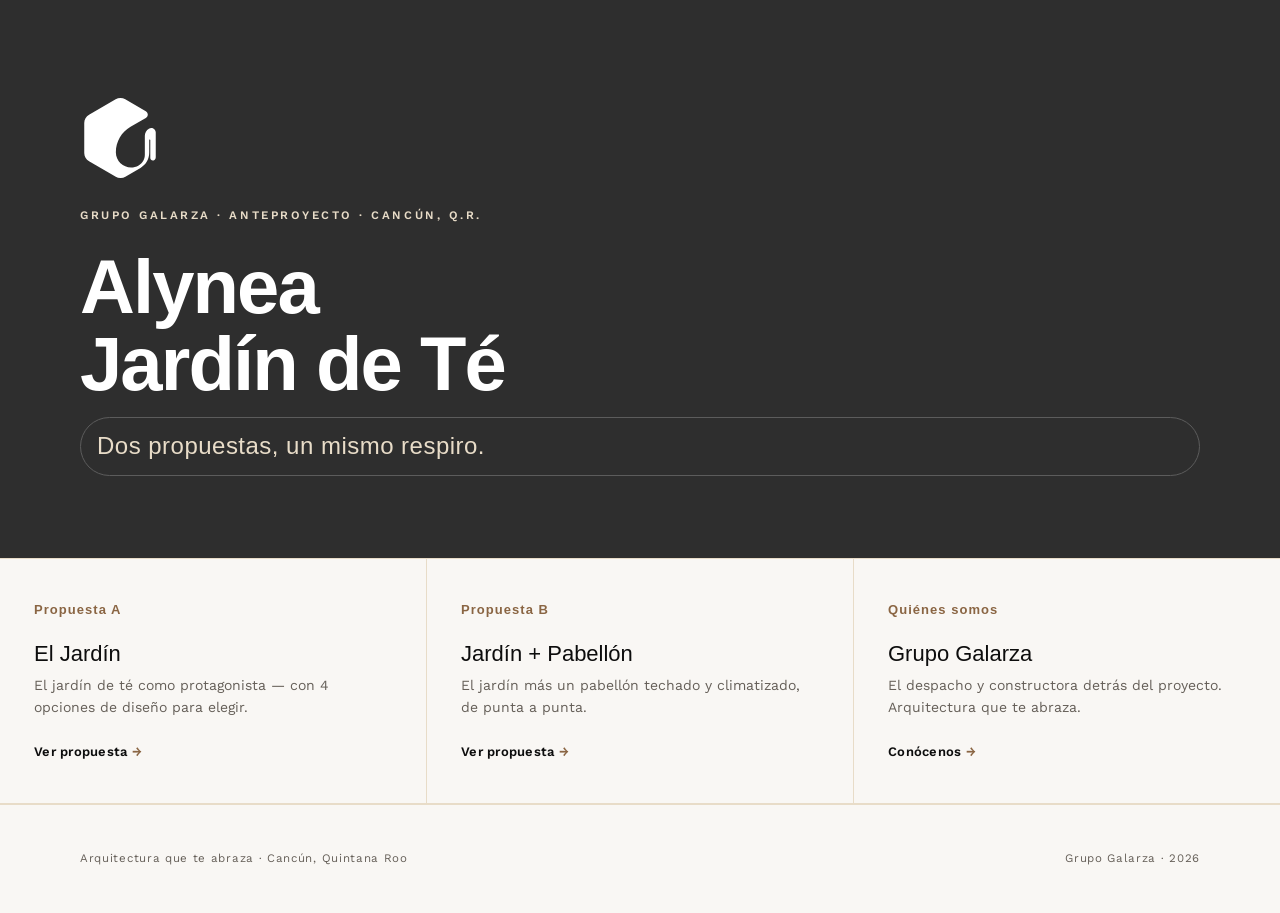
==== index.html @ d34dcee9 "Alynea - Jardin de Te: anteproyecto (Propuestas A y B)" ====
<!DOCTYPE html>
<html lang="es">
<head>
<meta charset="UTF-8">
<meta name="viewport" content="width=device-width, initial-scale=1.0">
<title>Alynea · Jardín de Té — Grupo Galarza</title>
<link rel="preconnect" href="https://fonts.googleapis.com"><link rel="preconnect" href="https://api.fontshare.com">
<link href="https://api.fontshare.com/v2/css?f[]=satoshi@300,400,500,700,900&display=swap" rel="stylesheet">
<link href="https://fonts.googleapis.com/css2?family=Work+Sans:wght@300;400;500;600;700&display=swap" rel="stylesheet">
<link rel="stylesheet" href="assets/brand/galarza.css">
<style>
  .hero{ min-height:62vh; display:flex; flex-direction:column; justify-content:center; padding:64px var(--pad) 48px; }
  .hero .iso{ width:80px; height:80px; margin-bottom:28px; }
  .hero .kick{ color:var(--arena); }
  .hero .tag{ font-family:var(--font-head); font-weight:500; font-size:clamp(18px,2.2vw,24px); color:var(--arena); margin-top:14px; }
  .cards{ display:grid; grid-template-columns:repeat(3,1fr); gap:1px; background:var(--line); border-top:1px solid var(--line); border-bottom:1px solid var(--line); }
  a.card{ background:var(--bg); padding:40px 34px; text-decoration:none; color:inherit; display:flex; flex-direction:column; min-height:230px; transition:background .25s ease; }
  a.card:hover{ background:#F3EEE6; }
  a.card .n{ font-family:var(--font-head); font-weight:700; font-size:13px; color:var(--ocre-text); letter-spacing:0.08em; margin-bottom:20px; }
  a.card h3{ margin:0 0 8px; }
  a.card p{ font-size:14px; color:var(--fg-muted); margin:0; line-height:1.55; }
  a.card .go{ margin-top:auto; font-family:var(--font-body); font-weight:600; font-size:13px; color:var(--fg-strong); letter-spacing:0.02em; padding-top:22px; }
  a.card .go::after{ content:" →"; color:var(--ocre-text); }
  @media (max-width:820px){ .cards{ grid-template-columns:1fr; } }
</style>
</head>
<body>

<header class="hero scheme-b">
  <svg class="iso" viewBox="0 0 223.18 249.69" style="color:#fff" aria-hidden="true"><path fill="currentColor" d="M98.65,169.26h0c0,36.53,39.54,59.35,71.16,41.09h0c11.94-6.89,19.3-19.63,19.3-33.42v-59.24c0-9.08,4.84-17.46,12.69-21.99h0c9.5-5.49,21.37,1.37,21.37,12.34v76.74c0,3.82-2.04,7.35-5.35,9.27h0c-5.19,2.99-11.68-.75-11.68-6.75v-56.13c0-1.13-1.21-1.83-2.19-1.26h0c-.73,.42-1.17,1.2-1.17,2.04v39.29c0,19.49-10.4,37.51-27.29,47.26l-47.08,27.18c-9.29,5.36-20.72,5.36-30.01,0L15,197.51c-9.29-5.36-15-15.26-15-25.99V77.93c0-10.72,5.72-20.63,15-25.99L98.01,4.02c9.29-5.36,20.72-5.36,30.01,0l64.16,37.04c8.18,4.73,8.18,16.54,0,21.26l-47.68,27.53c-28.36,16.38-45.84,46.64-45.84,79.4h0Z"/></svg>
  <p class="kicker kick">Grupo Galarza · Anteproyecto · Cancún, Q.R.</p>
  <h1 class="display" style="color:#fff;font-size:clamp(40px,6vw,76px);">Alynea<br>Jardín de Té</h1>
  <p class="tag">Dos propuestas, un mismo respiro.</p>
</header>

<nav class="cards" aria-label="Documentos">
  <a class="card" href="02-Propuesta-A.html">
    <div class="n">Propuesta A</div>
    <h3>El Jardín</h3>
    <p>El jardín de té como protagonista — con 4 opciones de diseño para elegir.</p>
    <span class="go">Ver propuesta</span>
  </a>
  <a class="card" href="03-Propuesta-B.html">
    <div class="n">Propuesta B</div>
    <h3>Jardín + Pabellón</h3>
    <p>El jardín más un pabellón techado y climatizado, de punta a punta.</p>
    <span class="go">Ver propuesta</span>
  </a>
  <a class="card" href="01-Grupo-Galarza.html">
    <div class="n">Quiénes somos</div>
    <h3>Grupo Galarza</h3>
    <p>El despacho y constructora detrás del proyecto. Arquitectura que te abraza.</p>
    <span class="go">Conócenos</span>
  </a>
</nav>

<footer class="foot" style="justify-content:space-between;">
  <span class="t">Arquitectura que te abraza · Cancún, Quintana Roo</span>
  <span class="t">Grupo Galarza · 2026</span>
</footer>

</body>
</html>
---- assets/brand/galarza.css ----
/* ===================================================================
   GRUPO GALARZA — Sistema de entregables
   Basado en el design system oficial (v2.0). Satoshi + Work Sans.
   Esquema A (claro) por defecto · Esquema B (oscuro) con .scheme-b
   =================================================================== */

/* ── FUENTES ─────────────────────────────────────────────────────── */
/* ── TOKENS ──────────────────────────────────────────────────────── */
:root{
  --blanco:#F9F7F4;
  --gris:#2E2E2E;
  --negro:#0D0D0D;
  --arena:#E8DCC8;
  --ocre:#A67C52;          /* acento para bordes/líneas y texto grande */
  --ocre-text:#8a6543;     /* ocre accesible para texto pequeño (≈4.7:1 sobre claro) */
  --ocre-hover:#8a6543;

  --fg:var(--gris);
  --fg-strong:var(--negro);
  --fg-muted:#655f58;      /* ≈5:1 sobre Blanco Roto (WCAG AA) */
  --bg:var(--blanco);
  --line:var(--arena);
  --line-strong:#d8ccb6;

  --font-head:'Satoshi',sans-serif;
  --font-body:'Work Sans',sans-serif;

  --maxw:1080px;
  --pad:80px;
}

*,*::before,*::after{box-sizing:border-box;}
html{ -webkit-text-size-adjust:100%; }
body{
  margin:0; background:var(--bg); color:var(--fg);
  font-family:var(--font-body); font-weight:400; line-height:1.7;
  -webkit-font-smoothing:antialiased; text-rendering:optimizeLegibility;
  overflow-x:hidden;
}
img{ display:block; max-width:100%; }

/* ── ESQUEMA OSCURO ──────────────────────────────────────────────── */
.scheme-b{
  --fg:var(--blanco);
  --fg-strong:#fff;
  --fg-muted:#b4aea5;      /* ≈6:1 sobre Gris Antracita */
  --ocre-text:#d9a878;     /* ocre claro accesible sobre fondo oscuro */
  --bg:var(--gris);
  --line:#4a4a4a;
  --line-strong:#5c5c5c;
  background:var(--gris); color:var(--blanco);
}
.scheme-b.deep{ --bg:var(--negro); background:var(--negro); }

/* ── TIPOGRAFÍA ──────────────────────────────────────────────────── */
.kicker{
  font-family:var(--font-body); font-weight:600; font-size:11.5px;
  letter-spacing:0.22em; text-transform:uppercase; color:var(--ocre-text);
  margin:0 0 22px;
}
.kicker.muted{ color:var(--fg-muted); }
.display{
  font-family:var(--font-head); font-weight:700;
  font-size:clamp(44px,6.5vw,84px); line-height:1.02; letter-spacing:-0.025em;
  color:var(--fg-strong); margin:0;
}
h1,.h1{ font-family:var(--font-head); font-weight:700; font-size:clamp(34px,4.6vw,54px); line-height:1.06; letter-spacing:-0.02em; color:var(--fg-strong); margin:0 0 24px; }
h2,.h2{ font-family:var(--font-head); font-weight:500; font-size:clamp(26px,3.4vw,38px); line-height:1.14; letter-spacing:-0.015em; color:var(--fg-strong); margin:0 0 20px; }
h3,.h3{ font-family:var(--font-head); font-weight:500; font-size:22px; line-height:1.2; color:var(--fg-strong); margin:0 0 12px; }
h4,.h4{ font-family:var(--font-head); font-weight:600; font-size:16px; line-height:1.3; color:var(--fg-strong); margin:0 0 8px; }
p{ margin:0 0 18px; font-size:16.5px; color:var(--fg); }
p:last-child{ margin-bottom:0; }
.lede{ font-family:var(--font-head); font-weight:400; font-size:clamp(20px,2.4vw,27px); line-height:1.45; letter-spacing:-0.01em; color:var(--fg-strong); }
.small{ font-size:14px; line-height:1.6; }
.muted{ color:var(--fg-muted); }
.caption{ font-family:var(--font-body); font-size:12px; letter-spacing:0.02em; color:var(--fg-muted); line-height:1.5; }
strong{ font-weight:600; color:var(--fg-strong); }
.ocre{ color:var(--ocre-text); }

/* ── LAYOUT ──────────────────────────────────────────────────────── */
.wrap{ max-width:var(--maxw); margin:0 auto; padding-left:var(--pad); padding-right:var(--pad); }
section{ position:relative; }
.section{ padding:96px 0; }
.section.tight{ padding:64px 0; }

/* ── BARRA DE MARCA (encabezado de cada página) ──────────────────── */
.brandbar{
  display:flex; align-items:center; justify-content:space-between;
  padding:22px var(--pad); border-bottom:1px solid var(--line);
  position:relative; z-index:3;
}
.brandbar .left{ display:flex; align-items:center; gap:14px; }
.brandbar .iso{ width:30px; height:30px; }
.brandbar .name{ font-family:var(--font-head); font-weight:700; font-size:14px; letter-spacing:0.14em; text-transform:uppercase; color:var(--fg-strong); }
.brandbar .doc{ font-family:var(--font-body); font-weight:500; font-size:11px; letter-spacing:0.16em; text-transform:uppercase; color:var(--fg-muted); }

/* ── RULES / DIVIDERS ────────────────────────────────────────────── */
.rule{ border:none; border-top:1px solid var(--line); margin:0; }
.rule-strong{ border:none; border-top:1px solid var(--line-strong); margin:0; }
.tick{ width:44px; height:2px; background:var(--ocre); border:none; margin:0 0 26px; }

/* ── COVER ───────────────────────────────────────────────────────── */
.cover{ min-height:100vh; display:flex; flex-direction:column; position:relative; overflow:hidden; }
.cover .cover-body{ flex:1; display:flex; flex-direction:column; justify-content:center; padding:0 var(--pad); position:relative; z-index:2; }
.cover .cover-foot{ padding:28px var(--pad); border-top:1px solid var(--line); display:flex; justify-content:space-between; align-items:flex-end; gap:24px; position:relative; z-index:2; }
.cover-media{ position:absolute; inset:0; z-index:0; }
.cover-media img{ width:100%; height:100%; object-fit:cover; }
.cover-media::after{ content:""; position:absolute; inset:0; background:linear-gradient(180deg, rgba(13,13,13,0.62) 0%, rgba(13,13,13,0.34) 40%, rgba(13,13,13,0.72) 100%); }
.wordmark{ width:min(360px,60%); height:auto; margin-bottom:38px; }
.wordmark.sm{ width:210px; }

/* ── GRIDS ───────────────────────────────────────────────────────── */
.grid{ display:grid; gap:56px; }
.grid-2{ grid-template-columns:1fr 1fr; }
.grid-5-7{ grid-template-columns:5fr 7fr; }
.grid-7-5{ grid-template-columns:7fr 5fr; }
.grid-3{ grid-template-columns:repeat(3,1fr); gap:1px; background:var(--line); border:1px solid var(--line); }
.grid-3 > *{ background:var(--bg); }

/* ── SERVICIOS / ECOSISTEMA ──────────────────────────────────────── */
.service{ padding:34px 30px; }
.service .idx{ font-family:var(--font-head); font-weight:500; font-size:13px; color:var(--ocre-text); letter-spacing:0.08em; margin-bottom:18px; }
.service h4{ margin-bottom:8px; }
.service p{ font-size:14px; color:var(--fg-muted); margin:0; line-height:1.6; }

/* ── VALORES / LISTA ─────────────────────────────────────────────── */
.vlist{ list-style:none; margin:0; padding:0; }
.vlist li{ display:grid; grid-template-columns:150px 1fr; gap:28px; padding:22px 0; border-top:1px solid var(--line); align-items:baseline; }
.vlist li:last-child{ border-bottom:1px solid var(--line); }
.vlist .term{ font-family:var(--font-head); font-weight:500; font-size:18px; color:var(--fg-strong); }
.vlist .def{ font-size:15px; color:var(--fg-muted); line-height:1.6; }

/* ── STAT / DATO ─────────────────────────────────────────────────── */
.stats{ display:flex; flex-wrap:wrap; gap:56px; }
.stat .n{ font-family:var(--font-head); font-weight:700; font-size:clamp(34px,4.4vw,52px); line-height:1; letter-spacing:-0.02em; color:var(--fg-strong); }
.stat .n .u{ font-size:0.45em; font-weight:500; color:var(--ocre-text); margin-left:4px; letter-spacing:0; }
.stat .l{ font-family:var(--font-body); font-weight:500; font-size:11.5px; letter-spacing:0.14em; text-transform:uppercase; color:var(--fg-muted); margin-top:12px; }

/* ── FIGURE ──────────────────────────────────────────────────────── */
.figure{ margin:0; break-inside:avoid; }
.figure img{ width:100%; border-radius:4px; }
.grid-2 .figure img{ aspect-ratio:3/2; object-fit:cover; }   /* alinea las figuras del sitio */

/* ── MUNDO ALYNEA (grid de imágenes de marca) ────────────────────── */
.moodgrid{ display:grid; grid-template-columns:repeat(4,1fr); gap:16px; }
.moodgrid .figure img{ width:100%; aspect-ratio:4/5; object-fit:cover; border-radius:4px; }
@media (max-width:900px){ .moodgrid{ grid-template-columns:1fr 1fr; } }
.figure figcaption{ margin-top:14px; display:flex; gap:10px; align-items:baseline; }
.figure figcaption .fnum{ font-family:var(--font-head); font-weight:600; font-size:11px; color:var(--ocre-text); letter-spacing:0.1em; }
.figure.bleed img{ border-radius:0; }

/* ── CALLOUT ─────────────────────────────────────────────────────── */
.callout{ border-left:2px solid var(--ocre); padding:6px 0 6px 26px; }
.callout p{ font-family:var(--font-head); font-weight:400; font-size:19px; line-height:1.5; color:var(--fg-strong); letter-spacing:-0.01em; }

/* ── TAG / PILL ──────────────────────────────────────────────────── */
.tags{ display:flex; flex-wrap:wrap; gap:10px; }
.tag{ font-family:var(--font-body); font-weight:500; font-size:12.5px; letter-spacing:0.02em; color:var(--fg); border:1px solid var(--line-strong); border-radius:999px; padding:8px 16px; }
.scheme-b .tag{ border-color:var(--line-strong); }

/* ── LISTA DE ALCANCE ────────────────────────────────────────────── */
.checklist{ list-style:none; margin:0; padding:0; }
.checklist li{ position:relative; padding:14px 0 14px 30px; border-top:1px solid var(--line); font-size:15.5px; color:var(--fg); }
.checklist li:last-child{ border-bottom:1px solid var(--line); }
.checklist li::before{ content:""; position:absolute; left:0; top:22px; width:9px; height:9px; border:1.5px solid var(--ocre); border-radius:50%; }

/* ── STEPS / PROCESO ─────────────────────────────────────────────── */
.steps{ counter-reset:step; display:grid; gap:1px; background:var(--line); border:1px solid var(--line); }
.steps .step{ background:var(--bg); padding:30px; }
.steps .step .k{ font-family:var(--font-head); font-weight:700; font-size:13px; color:var(--ocre-text); letter-spacing:0.1em; margin-bottom:16px; }
.steps .step h4{ margin-bottom:8px; }
.steps .step p{ font-size:13.5px; color:var(--fg-muted); margin:0; line-height:1.55; }

/* ── CONTACTO (estilo tarjeta) ───────────────────────────────────── */
.contact-grid{ display:grid; grid-template-columns:1fr 1fr; gap:8px 48px; max-width:560px; }
.contact-row{ display:grid; grid-template-columns:26px 1fr; gap:10px; padding:9px 0; border-top:1px solid var(--line); align-items:baseline; }
.contact-row .lab{ font-family:var(--font-body); font-weight:600; font-size:12px; color:var(--ocre-text); }
.contact-row .val{ font-size:14px; color:var(--fg); }

/* ── FOOTER ──────────────────────────────────────────────────────── */
.foot{ padding:44px var(--pad); display:flex; justify-content:space-between; align-items:center; gap:20px; border-top:1px solid var(--line); }
.foot .iso{ width:26px; height:26px; }
.foot .t{ font-size:11.5px; letter-spacing:0.06em; color:var(--fg-muted); }

/* ── UTILS ───────────────────────────────────────────────────────── */
.mono-num{ font-variant-numeric:tabular-nums; }
.center{ text-align:center; }
.mt-0{ margin-top:0; } .mb-0{ margin-bottom:0; }
.maxw-60{ max-width:60ch; } .maxw-52{ max-width:52ch; }

/* ── RESPONSIVE ──────────────────────────────────────────────────── */
@media (max-width:900px){
  :root{ --pad:34px; }
  .grid-2,.grid-5-7,.grid-7-5,.grid-3,.contact-grid{ grid-template-columns:1fr; }
  .grid{ gap:36px; }
  .grid-3,.steps{ border-left:none; border-right:none; }
  .vlist li{ grid-template-columns:1fr; gap:6px; }
}

/* ── ANIMACIONES: SCROLL REVEAL ──────────────────────────────────── */
.reveal{ opacity:0; transform:translateY(22px); transition:opacity .8s cubic-bezier(.22,.61,.36,1), transform .8s cubic-bezier(.22,.61,.36,1); }
.reveal.in{ opacity:1; transform:none; }
.reveal.d1{ transition-delay:.08s; } .reveal.d2{ transition-delay:.16s; } .reveal.d3{ transition-delay:.24s; } .reveal.d4{ transition-delay:.32s; } .reveal.d5{ transition-delay:.40s; }
.reveal-line{ transform-origin:left center; transform:scaleX(0); transition:transform .9s cubic-bezier(.22,.61,.36,1); }
.reveal-line.in{ transform:scaleX(1); }

/* Cover: fade-up del contenido + lento zoom de la imagen (Ken Burns) */
.cover-media img{ animation:kenburns 18s ease-out both; }
@keyframes kenburns{ from{ transform:scale(1.08); } to{ transform:scale(1.0); } }
.cover .cover-body > *{ opacity:0; transform:translateY(16px); animation:coverup .9s cubic-bezier(.22,.61,.36,1) forwards; }
.cover .cover-body > *:nth-child(1){ animation-delay:.15s; }
.cover .cover-body > *:nth-child(2){ animation-delay:.28s; }
.cover .cover-body > *:nth-child(3){ animation-delay:.40s; }
.cover .cover-body > *:nth-child(4){ animation-delay:.52s; }
@keyframes coverup{ to{ opacity:1; transform:none; } }

/* ── GALERÍA DE OPCIONES (interactiva) ───────────────────────────── */
.optgallery{ }
.opt-tabs{ display:flex; flex-wrap:wrap; gap:6px; margin-bottom:22px; border-bottom:1px solid var(--line); }
.opt-tab{
  appearance:none; background:none; border:none; cursor:pointer;
  font-family:var(--font-head); font-weight:500; font-size:14px; color:var(--fg-muted);
  padding:12px 18px 14px; position:relative; letter-spacing:-0.01em; transition:color .3s ease;
  border-bottom:2px solid transparent; margin-bottom:-1px;
}
.opt-tab .on{ font-family:var(--font-body); font-weight:600; font-size:10.5px; letter-spacing:0.12em; text-transform:uppercase; color:var(--ocre-text); display:block; margin-bottom:3px; }
.opt-tab:hover{ color:var(--fg); }
.opt-tab.is-active{ color:var(--fg-strong); border-bottom-color:var(--ocre-text); }
.opt-stage{ position:relative; }
/* Sin JS: se muestran las 3 opciones apiladas (nada queda oculto). Con JS (.has-js): galería por tabs. */
.opt-panel{ display:block; margin:0 0 22px; }
.opt-tabs{ display:none; }
.has-js .opt-tabs{ display:flex; }
.has-js .opt-panel{ display:none; margin:0; }
.has-js .opt-panel.is-active{ display:block; animation:panelin .55s cubic-bezier(.22,.61,.36,1) both; }
@keyframes panelin{ from{ opacity:0; transform:translateY(10px) scale(.995); } to{ opacity:1; transform:none; } }
.opt-panel img{ width:100%; aspect-ratio:3/2; object-fit:cover; border-radius:4px; }  /* ratio uniforme: sin saltos al cambiar de opción */
.opt-desc{ display:grid; grid-template-columns:auto 1fr; gap:18px; align-items:baseline; margin-top:18px; }
.opt-desc .ot{ font-family:var(--font-head); font-weight:500; font-size:18px; color:var(--fg-strong); white-space:nowrap; }
.opt-desc .od{ font-size:14.5px; color:var(--fg-muted); line-height:1.6; }
.opt-hint{ margin-top:14px; font-size:12px; color:var(--fg-muted); letter-spacing:0.02em; }
.opt-hint b{ color:var(--ocre-text); font-weight:600; }

@media (prefers-reduced-motion: reduce){
  .reveal,.reveal-line{ transition:none; opacity:1; transform:none; }
  .cover-media img{ animation:none; }
  .cover .cover-body > *{ animation:none; opacity:1; transform:none; }
  .opt-panel.is-active{ animation:none; }
}

/* ── PRINT ───────────────────────────────────────────────────────── */
@media print{
  .reveal,.reveal-line{ opacity:1 !important; transform:none !important; }
  .cover-media img{ animation:none !important; }
  .cover .cover-body > *{ animation:none !important; opacity:1 !important; transform:none !important; }
  .opt-tabs{ display:none !important; }
  .opt-panel{ display:block !important; margin-bottom:20px; animation:none !important; }
  .opt-panel .opt-desc{ break-inside:avoid; }
  @page{ size:A4; margin:0; }
  body{ -webkit-print-color-adjust:exact; print-color-adjust:exact; }
  .cover{ min-height:100vh; page-break-after:always; }
  .page-break{ page-break-before:always; }
  .no-print{ display:none !important; }
}
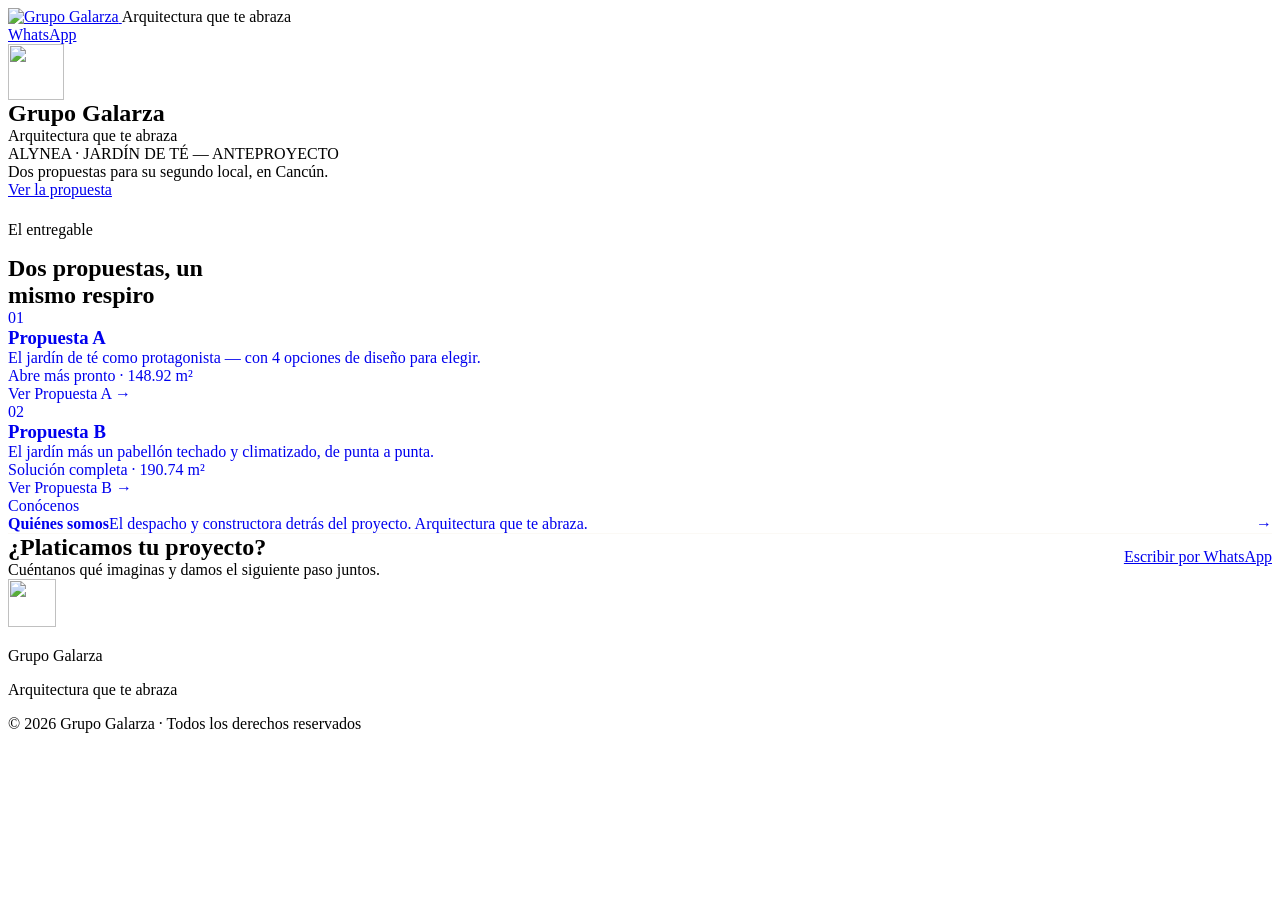
==== commit 7ed0e155: "Migrar a la plantilla Astro del motor de entregables Grupo Galarza Reemplaza el sitio estatico hecho" ====
--- a/index.html
+++ b/index.html
@@ -1,63 +1,16 @@
-<!DOCTYPE html>
-<html lang="es">
-<head>
-<meta charset="UTF-8">
-<meta name="viewport" content="width=device-width, initial-scale=1.0">
-<title>Alynea · Jardín de Té — Grupo Galarza</title>
-<link rel="preconnect" href="https://fonts.googleapis.com"><link rel="preconnect" href="https://api.fontshare.com">
-<link href="https://api.fontshare.com/v2/css?f[]=satoshi@300,400,500,700,900&display=swap" rel="stylesheet">
-<link href="https://fonts.googleapis.com/css2?family=Work+Sans:wght@300;400;500;600;700&display=swap" rel="stylesheet">
-<link rel="stylesheet" href="assets/brand/galarza.css">
-<style>
-  .hero{ min-height:62vh; display:flex; flex-direction:column; justify-content:center; padding:64px var(--pad) 48px; }
-  .hero .iso{ width:80px; height:80px; margin-bottom:28px; }
-  .hero .kick{ color:var(--arena); }
-  .hero .tag{ font-family:var(--font-head); font-weight:500; font-size:clamp(18px,2.2vw,24px); color:var(--arena); margin-top:14px; }
-  .cards{ display:grid; grid-template-columns:repeat(3,1fr); gap:1px; background:var(--line); border-top:1px solid var(--line); border-bottom:1px solid var(--line); }
-  a.card{ background:var(--bg); padding:40px 34px; text-decoration:none; color:inherit; display:flex; flex-direction:column; min-height:230px; transition:background .25s ease; }
-  a.card:hover{ background:#F3EEE6; }
-  a.card .n{ font-family:var(--font-head); font-weight:700; font-size:13px; color:var(--ocre-text); letter-spacing:0.08em; margin-bottom:20px; }
-  a.card h3{ margin:0 0 8px; }
-  a.card p{ font-size:14px; color:var(--fg-muted); margin:0; line-height:1.55; }
-  a.card .go{ margin-top:auto; font-family:var(--font-body); font-weight:600; font-size:13px; color:var(--fg-strong); letter-spacing:0.02em; padding-top:22px; }
-  a.card .go::after{ content:" →"; color:var(--ocre-text); }
-  @media (max-width:820px){ .cards{ grid-template-columns:1fr; } }
-</style>
-</head>
-<body>
-
-<header class="hero scheme-b">
-  <svg class="iso" viewBox="0 0 223.18 249.69" style="color:#fff" aria-hidden="true"><path fill="currentColor" d="M98.65,169.26h0c0,36.53,39.54,59.35,71.16,41.09h0c11.94-6.89,19.3-19.63,19.3-33.42v-59.24c0-9.08,4.84-17.46,12.69-21.99h0c9.5-5.49,21.37,1.37,21.37,12.34v76.74c0,3.82-2.04,7.35-5.35,9.27h0c-5.19,2.99-11.68-.75-11.68-6.75v-56.13c0-1.13-1.21-1.83-2.19-1.26h0c-.73,.42-1.17,1.2-1.17,2.04v39.29c0,19.49-10.4,37.51-27.29,47.26l-47.08,27.18c-9.29,5.36-20.72,5.36-30.01,0L15,197.51c-9.29-5.36-15-15.26-15-25.99V77.93c0-10.72,5.72-20.63,15-25.99L98.01,4.02c9.29-5.36,20.72-5.36,30.01,0l64.16,37.04c8.18,4.73,8.18,16.54,0,21.26l-47.68,27.53c-28.36,16.38-45.84,46.64-45.84,79.4h0Z"/></svg>
-  <p class="kicker kick">Grupo Galarza · Anteproyecto · Cancún, Q.R.</p>
-  <h1 class="display" style="color:#fff;font-size:clamp(40px,6vw,76px);">Alynea<br>Jardín de Té</h1>
-  <p class="tag">Dos propuestas, un mismo respiro.</p>
-</header>
-
-<nav class="cards" aria-label="Documentos">
-  <a class="card" href="02-Propuesta-A.html">
-    <div class="n">Propuesta A</div>
-    <h3>El Jardín</h3>
-    <p>El jardín de té como protagonista — con 4 opciones de diseño para elegir.</p>
-    <span class="go">Ver propuesta</span>
-  </a>
-  <a class="card" href="03-Propuesta-B.html">
-    <div class="n">Propuesta B</div>
-    <h3>Jardín + Pabellón</h3>
-    <p>El jardín más un pabellón techado y climatizado, de punta a punta.</p>
-    <span class="go">Ver propuesta</span>
-  </a>
-  <a class="card" href="01-Grupo-Galarza.html">
-    <div class="n">Quiénes somos</div>
-    <h3>Grupo Galarza</h3>
-    <p>El despacho y constructora detrás del proyecto. Arquitectura que te abraza.</p>
-    <span class="go">Conócenos</span>
-  </a>
-</nav>
-
-<footer class="foot" style="justify-content:space-between;">
-  <span class="t">Arquitectura que te abraza · Cancún, Quintana Roo</span>
-  <span class="t">Grupo Galarza · 2026</span>
-</footer>
-
-</body>
-</html>
+<!DOCTYPE html><html lang="es" style="--clientePrimario: #C9B8E0;--clienteSecundario: #A9D8BE;--clienteAcento: #E6A87E;"> <head><meta charset="utf-8"><meta name="viewport" content="width=device-width, initial-scale=1"><title>Alynea · Jardín de Té</title><meta name="description" content="Dos propuestas para su segundo local, en Cancún."><!-- Open Graph --><meta property="og:type" content="website"><meta property="og:title" content="Alynea · Jardín de Té"><meta property="og:description" content="Dos propuestas para su segundo local, en Cancún."><meta property="og:url" content="https://grupogalarza.github.io/alynea/"><link rel="icon" type="image/svg+xml" href="/alynea/brand/isotipo-negro.svg"><!-- has-js: se activa apenas corre JS; sin JS el contenido sigue legible. --><script>
+      document.documentElement.classList.add('has-js');
+    </script><!-- Reveal-scroll (anime.js v4, self-hosted). Sin JS o si algo falla, los
+         elementos [data-reveal]/[data-reveal-title] quedan en su estado
+         estático normal (100% visibles) — no hay pre-hide por CSS a propósito,
+         ver docs/APRENDIZAJES.md § Fase 3.
+         GOTCHA: un script tag con atributo src se trata como is:inline
+         (passthrough crudo, sin bundling de Vite) — el import de animejs
+         nunca se resolvería en el build. El import va DENTRO de un tag
+         SIN atributos para que Astro lo procese/bundlee. --><script type="module" src="/alynea/_astro/Base.astro_astro_type_script_index_0_lang.B79JQ8iV.js"></script><!-- Paleta del cliente: variables --cliente-* (NO las tocan los componentes galarza/). --><link rel="stylesheet" href="/alynea/_astro/grupo-galarza.CFqa31GN.css">
+<style>.gg-hero[data-astro-cid-5wiz7kos]{background:radial-gradient(120% 120% at 100% 0%,rgba(166,124,82,.22) 0%,transparent 55%),var(--scheme-b-bg-deep);padding-block:var(--space-32) var(--space-24)}.gg-hero__inner[data-astro-cid-5wiz7kos]{max-width:900px}.gg-hero__iso[data-astro-cid-5wiz7kos]{display:block;margin-bottom:var(--space-8)}.gg-hero__wordmark[data-astro-cid-5wiz7kos]{margin:0;max-width:14ch}.gg-hero__tagline[data-astro-cid-5wiz7kos]{margin:var(--space-3) 0 0;font-family:var(--font-heading);font-weight:500;font-size:var(--text-lg);color:var(--detail)}.gg-hero__breadcrumb[data-astro-cid-5wiz7kos]{margin:var(--space-6) 0 0;font-family:var(--font-body);font-weight:500;font-size:var(--text-md);letter-spacing:var(--tracking-wide);text-transform:uppercase;color:var(--fg-muted)}.gg-hero__sub[data-astro-cid-5wiz7kos]{margin:var(--space-4) 0 0;max-width:46ch;color:var(--fg-muted)}.gg-cta[data-astro-cid-h3vn2gkp]{background:var(--scheme-b-bg-deep);border-top:1px solid rgba(232,220,200,.18)}.gg-cta__inner[data-astro-cid-h3vn2gkp]{display:flex;align-items:center;justify-content:space-between;gap:var(--space-8);flex-wrap:wrap}.gg-cta__titulo[data-astro-cid-h3vn2gkp]{margin:0}.gg-cta__texto[data-astro-cid-h3vn2gkp]{margin:var(--space-3) 0 0;color:var(--fg-muted)}.gg-cta__btn[data-astro-cid-h3vn2gkp]{flex-shrink:0}.hero-cta[data-astro-cid-j7pv25f6]{margin-top:var(--space-8)}.acento-cliente[data-astro-cid-j7pv25f6]{height:6px;background:linear-gradient(90deg,var(--cliente-primario) 0%,var(--cliente-secundario) 50%,var(--cliente-acento) 100%)}.documentos__titulo[data-astro-cid-j7pv25f6]{margin:var(--space-2) 0 var(--space-12);max-width:20ch}.documentos__grid[data-astro-cid-j7pv25f6]{margin-top:var(--space-8)}.doc-card[data-astro-cid-j7pv25f6]{position:relative;display:flex;flex-direction:column;gap:var(--space-3);padding:var(--space-8);background:var(--color-blanco-roto);border:1px solid var(--divider);border-radius:var(--radius-lg);text-decoration:none;transition:border-color .2s ease,box-shadow .2s ease,transform .2s ease}.doc-card[data-astro-cid-j7pv25f6]:hover{border-color:var(--divider-strong);box-shadow:var(--shadow-md);transform:translateY(-2px)}.doc-card__idx[data-astro-cid-j7pv25f6]{margin:0;color:var(--cta-text)}.doc-card__titulo[data-astro-cid-j7pv25f6],.doc-card__desc[data-astro-cid-j7pv25f6],.doc-card__dato[data-astro-cid-j7pv25f6]{margin:0}.doc-card__cta[data-astro-cid-j7pv25f6]{align-self:flex-start;margin-top:var(--space-2);pointer-events:none}.doc-ref[data-astro-cid-j7pv25f6]{display:flex;align-items:baseline;flex-wrap:wrap;gap:var(--space-2) var(--space-4);padding-block:var(--space-6);margin-top:var(--space-10);border-top:1px solid var(--divider);text-decoration:none;transition:color .2s ease}.doc-ref[data-astro-cid-j7pv25f6]:hover{color:var(--cta-text)}.doc-ref__eyebrow[data-astro-cid-j7pv25f6]{margin:0;flex-basis:100%}.doc-ref__titulo[data-astro-cid-j7pv25f6]{margin:0;font-size:var(--text-lg)}.doc-ref__desc[data-astro-cid-j7pv25f6]{margin:0;flex:1 1 260px;color:var(--fg-muted)}.doc-ref__flecha[data-astro-cid-j7pv25f6]{font-family:var(--font-heading);font-size:var(--text-lg);color:var(--cta-text)}
+</style></head> <body style="--clientePrimario: #C9B8E0;--clienteSecundario: #A9D8BE;--clienteAcento: #E6A87E;">  <header class="gg-header no-print" data-astro-cid-jdhq7kue> <div class="container gg-header__inner" data-astro-cid-jdhq7kue> <div class="gg-header__brand-group" data-astro-cid-jdhq7kue> <a href="/alynea/" class="gg-header__brand" aria-label="Grupo Galarza — inicio" data-astro-cid-jdhq7kue> <img src="/alynea/brand/logo-negro.svg" alt="Grupo Galarza" class="gg-header__logo" width="150" height="28" data-astro-cid-jdhq7kue> </a> <span class="label gg-header__tagline" data-astro-cid-jdhq7kue>Arquitectura que te abraza</span> </div> <style>astro-island,astro-slot,astro-static-slot{display:contents}</style><script>(()=>{var a=(s,i,o)=>{let r=async()=>{await(await s())()},t=typeof i.value=="object"?i.value:void 0,c={rootMargin:t==null?void 0:t.rootMargin},n=new IntersectionObserver(e=>{for(let l of e)if(l.isIntersecting){n.disconnect(),r();break}},c);for(let e of o.children)n.observe(e)};(self.Astro||(self.Astro={})).visible=a;window.dispatchEvent(new Event("astro:visible"));})();</script><script>(()=>{var A=Object.defineProperty;var g=(i,o,a)=>o in i?A(i,o,{enumerable:!0,configurable:!0,writable:!0,value:a}):i[o]=a;var d=(i,o,a)=>g(i,typeof o!="symbol"?o+"":o,a);{let i={0:t=>m(t),1:t=>a(t),2:t=>new RegExp(t),3:t=>new Date(t),4:t=>new Map(a(t)),5:t=>new Set(a(t)),6:t=>BigInt(t),7:t=>new URL(t),8:t=>new Uint8Array(t),9:t=>new Uint16Array(t),10:t=>new Uint32Array(t),11:t=>1/0*t},o=t=>{let[l,e]=t;return l in i?i[l](e):void 0},a=t=>t.map(o),m=t=>typeof t!="object"||t===null?t:Object.fromEntries(Object.entries(t).map(([l,e])=>[l,o(e)]));class y extends HTMLElement{constructor(){super(...arguments);d(this,"Component");d(this,"hydrator");d(this,"hydrate",async()=>{var b;if(!this.hydrator||!this.isConnected)return;let e=(b=this.parentElement)==null?void 0:b.closest("astro-island[ssr]");if(e){e.addEventListener("astro:hydrate",this.hydrate,{once:!0});return}let c=this.querySelectorAll("astro-slot"),n={},h=this.querySelectorAll("template[data-astro-template]");for(let r of h){let s=r.closest(this.tagName);s!=null&&s.isSameNode(this)&&(n[r.getAttribute("data-astro-template")||"default"]=r.innerHTML,r.remove())}for(let r of c){let s=r.closest(this.tagName);s!=null&&s.isSameNode(this)&&(n[r.getAttribute("name")||"default"]=r.innerHTML)}let p;try{p=this.hasAttribute("props")?m(JSON.parse(this.getAttribute("props"))):{}}catch(r){let s=this.getAttribute("component-url")||"<unknown>",v=this.getAttribute("component-export");throw v&&(s+=` (export ${v})`),console.error(`[hydrate] Error parsing props for component ${s}`,this.getAttribute("props"),r),r}let u;await this.hydrator(this)(this.Component,p,n,{client:this.getAttribute("client")}),this.removeAttribute("ssr"),this.dispatchEvent(new CustomEvent("astro:hydrate"))});d(this,"unmount",()=>{this.isConnected||this.dispatchEvent(new CustomEvent("astro:unmount"))})}disconnectedCallback(){document.removeEventListener("astro:after-swap",this.unmount),document.addEventListener("astro:after-swap",this.unmount,{once:!0})}connectedCallback(){if(!this.hasAttribute("await-children")||document.readyState==="interactive"||document.readyState==="complete")this.childrenConnectedCallback();else{let e=()=>{document.removeEventListener("DOMContentLoaded",e),c.disconnect(),this.childrenConnectedCallback()},c=new MutationObserver(()=>{var n;((n=this.lastChild)==null?void 0:n.nodeType)===Node.COMMENT_NODE&&this.lastChild.nodeValue==="astro:end"&&(this.lastChild.remove(),e())});c.observe(this,{childList:!0}),document.addEventListener("DOMContentLoaded",e)}}async childrenConnectedCallback(){let e=this.getAttribute("before-hydration-url");e&&await import(e),this.start()}async start(){let e=JSON.parse(this.getAttribute("opts")),c=this.getAttribute("client");if(Astro[c]===void 0){window.addEventListener(`astro:${c}`,()=>this.start(),{once:!0});return}try{await Astro[c](async()=>{let n=this.getAttribute("renderer-url"),[h,{default:p}]=await Promise.all([import(this.getAttribute("component-url")),n?import(n):()=>()=>{}]),u=this.getAttribute("component-export")||"default";if(!u.includes("."))this.Component=h[u];else{this.Component=h;for(let f of u.split("."))this.Component=this.Component[f]}return this.hydrator=p,this.hydrate},e,this)}catch(n){console.error(`[astro-island] Error hydrating ${this.getAttribute("component-url")}`,n)}}attributeChangedCallback(){this.hydrate()}}d(y,"observedAttributes",["props"]),customElements.get("astro-island")||customElements.define("astro-island",y)}})();</script><astro-island uid="Z2793uD" prefix="r7" component-url="/alynea/_astro/Magnet.DsvVa4Si.js" component-export="default" renderer-url="/alynea/_astro/client.nFz3bvDj.js" props="{&quot;strength&quot;:[0,0.25],&quot;data-astro-cid-jdhq7kue&quot;:[0,true]}" ssr client="visible" opts="{&quot;name&quot;:&quot;Magnet&quot;,&quot;value&quot;:true}" await-children><div class="magnet"><astro-slot> <a class="btn btn-ghost gg-header__whatsapp" href="https://wa.me/529988703670?text=Hola%20Grupo%20Galarza%2C%20vi%20la%20propuesta%20de%20Alynea%20y%20me%20interesa%20platicar." target="_blank" rel="noopener" data-astro-cid-jdhq7kue>
+WhatsApp
+</a> </astro-slot></div><!--astro:end--></astro-island> </div> </header>  <section class="gg-hero scheme-b" data-reveal data-astro-cid-5wiz7kos> <div class="container gg-hero__inner" data-astro-cid-5wiz7kos> <img src="/alynea/brand/isotipo-arena.svg" alt="" class="gg-hero__iso" width="56" height="56" aria-hidden="true" data-astro-cid-5wiz7kos> <h1 class="display gg-hero__wordmark" data-astro-cid-5wiz7kos>Grupo Galarza</h1> <p class="gg-hero__tagline" data-astro-cid-5wiz7kos>Arquitectura que te abraza</p> <p class="gg-hero__breadcrumb" data-astro-cid-5wiz7kos>Alynea · Jardín de Té — anteproyecto</p> <p class="body-lg gg-hero__sub" data-astro-cid-5wiz7kos>Dos propuestas para su segundo local, en Cancún.</p>  <div class="hero-cta" data-astro-cid-j7pv25f6> <astro-island uid="QxH9H" prefix="r4" component-url="/alynea/_astro/Magnet.DsvVa4Si.js" component-export="default" renderer-url="/alynea/_astro/client.nFz3bvDj.js" props="{&quot;data-astro-cid-j7pv25f6&quot;:[0,true]}" ssr client="visible" opts="{&quot;name&quot;:&quot;Magnet&quot;,&quot;value&quot;:true}" await-children><div class="magnet"><astro-slot> <a class="btn btn-cta" href="#documentos" data-astro-cid-j7pv25f6>Ver la propuesta</a> </astro-slot></div><!--astro:end--></astro-island> </div>  </div> </section>   <div class="acento-cliente" aria-hidden="true" data-astro-cid-j7pv25f6></div> <main class="section" data-astro-cid-j7pv25f6> <div class="container" data-astro-cid-j7pv25f6> <nav aria-label="Documentos del proyecto" id="documentos" data-astro-cid-j7pv25f6> <p class="label" data-reveal data-astro-cid-j7pv25f6>El entregable</p> <h2 class="documentos__titulo" data-reveal-title data-astro-cid-j7pv25f6>Dos propuestas, un mismo respiro</h2> <div class="grid grid-auto documentos__grid" data-astro-cid-j7pv25f6> <astro-island uid="Z2x4H1n" prefix="r5" component-url="/alynea/_astro/TiltedCard.B5UEDt1S.js" component-export="default" renderer-url="/alynea/_astro/client.nFz3bvDj.js" props="{&quot;data-astro-cid-j7pv25f6&quot;:[0,true]}" ssr client="visible" opts="{&quot;name&quot;:&quot;TiltedCard&quot;,&quot;value&quot;:true}" await-children><div class="tilted-card"><astro-slot> <a class="doc-card" data-reveal href="/alynea/propuesta-a" data-astro-cid-j7pv25f6> <span class="doc-card__idx label" aria-hidden="true" data-astro-cid-j7pv25f6>01</span> <h3 class="doc-card__titulo" data-astro-cid-j7pv25f6>Propuesta A</h3> <p class="body-sm doc-card__desc" data-astro-cid-j7pv25f6>El jardín de té como protagonista — con 4 opciones de diseño para elegir.</p> <p class="caption doc-card__dato" data-astro-cid-j7pv25f6> Abre más pronto · 148.92 m² </p> <span class="btn btn-ghost doc-card__cta" data-astro-cid-j7pv25f6>Ver Propuesta A →</span> </a> </astro-slot></div><!--astro:end--></astro-island><astro-island uid="ZjYHI3" prefix="r6" component-url="/alynea/_astro/TiltedCard.B5UEDt1S.js" component-export="default" renderer-url="/alynea/_astro/client.nFz3bvDj.js" props="{&quot;data-astro-cid-j7pv25f6&quot;:[0,true]}" ssr client="visible" opts="{&quot;name&quot;:&quot;TiltedCard&quot;,&quot;value&quot;:true}" await-children><div class="tilted-card"><astro-slot> <a class="doc-card" data-reveal href="/alynea/propuesta-b" data-astro-cid-j7pv25f6> <span class="doc-card__idx label" aria-hidden="true" data-astro-cid-j7pv25f6>02</span> <h3 class="doc-card__titulo" data-astro-cid-j7pv25f6>Propuesta B</h3> <p class="body-sm doc-card__desc" data-astro-cid-j7pv25f6>El jardín más un pabellón techado y climatizado, de punta a punta.</p> <p class="caption doc-card__dato" data-astro-cid-j7pv25f6> Solución completa · 190.74 m² </p> <span class="btn btn-ghost doc-card__cta" data-astro-cid-j7pv25f6>Ver Propuesta B →</span> </a> </astro-slot></div><!--astro:end--></astro-island> </div> </nav> <a class="doc-ref" data-reveal href="/alynea/grupo-galarza" data-astro-cid-j7pv25f6> <span class="doc-ref__eyebrow label" data-astro-cid-j7pv25f6>Conócenos</span> <h3 class="doc-ref__titulo" data-astro-cid-j7pv25f6>Quiénes somos</h3> <p class="body-sm doc-ref__desc" data-astro-cid-j7pv25f6>El despacho y constructora detrás del proyecto. Arquitectura que te abraza.</p> <span class="doc-ref__flecha" aria-hidden="true" data-astro-cid-j7pv25f6>→</span> </a> </div> </main> <section class="gg-cta scheme-b section-sm" data-astro-cid-h3vn2gkp> <div class="container gg-cta__inner" data-astro-cid-h3vn2gkp> <div data-astro-cid-h3vn2gkp> <h2 class="gg-cta__titulo" data-astro-cid-h3vn2gkp>¿Platicamos tu proyecto?</h2> <p class="body-lg gg-cta__texto" data-astro-cid-h3vn2gkp>Cuéntanos qué imaginas y damos el siguiente paso juntos.</p> </div> <a class="btn btn-cta gg-cta__btn" href="https://wa.me/529988703670?text=Hola%20Grupo%20Galarza%2C%20vi%20la%20propuesta%20de%20Alynea%20y%20me%20interesa%20platicar." target="_blank" rel="noopener" data-astro-cid-h3vn2gkp>
+Escribir por WhatsApp
+</a> </div> </section>  <footer class="gg-footer scheme-b" data-astro-cid-f2x45eq6> <div class="container gg-footer__inner" data-astro-cid-f2x45eq6> <div class="gg-footer__brand" data-astro-cid-f2x45eq6> <img src="/alynea/brand/isotipo-arena.svg" alt="" class="isotipo" width="48" height="48" aria-hidden="true" data-astro-cid-f2x45eq6> <div data-astro-cid-f2x45eq6> <p class="gg-footer__nombre" data-astro-cid-f2x45eq6>Grupo Galarza</p> <p class="caption gg-footer__tag" data-astro-cid-f2x45eq6>Arquitectura que te abraza</p> </div> </div> <p class="caption gg-footer__legal" data-astro-cid-f2x45eq6>© 2026 Grupo Galarza · Todos los derechos reservados</p> </div> </footer>   </body></html> 
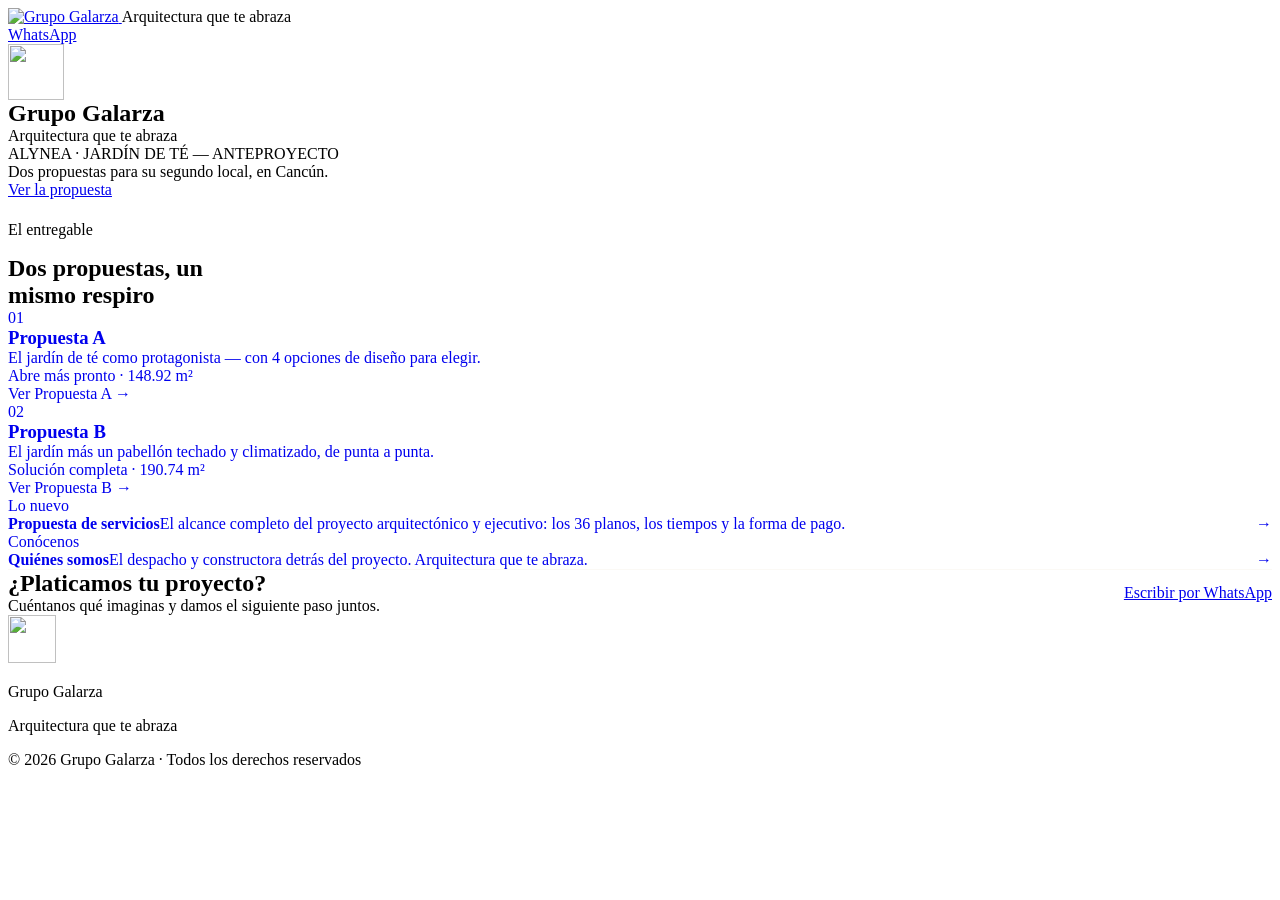
==== commit 3ffc3590: "Agrega la propuesta de servicios y saca el sitio de los buscadores - /alynea/propuesta/ : propuesta " ====
--- a/index.html
+++ b/index.html
@@ -1,4 +1,4 @@
-<!DOCTYPE html><html lang="es" style="--clientePrimario: #C9B8E0;--clienteSecundario: #A9D8BE;--clienteAcento: #E6A87E;"> <head><meta charset="utf-8"><meta name="viewport" content="width=device-width, initial-scale=1"><title>Alynea · Jardín de Té</title><meta name="description" content="Dos propuestas para su segundo local, en Cancún."><!-- Open Graph --><meta property="og:type" content="website"><meta property="og:title" content="Alynea · Jardín de Té"><meta property="og:description" content="Dos propuestas para su segundo local, en Cancún."><meta property="og:url" content="https://grupogalarza.github.io/alynea/"><link rel="icon" type="image/svg+xml" href="/alynea/brand/isotipo-negro.svg"><!-- has-js: se activa apenas corre JS; sin JS el contenido sigue legible. --><script>
+<!DOCTYPE html><html lang="es" style="--clientePrimario: #C9B8E0;--clienteSecundario: #A9D8BE;--clienteAcento: #E6A87E;"> <head><meta charset="utf-8"><meta name="robots" content="noindex, nofollow"><meta name="viewport" content="width=device-width, initial-scale=1"><title>Alynea · Jardín de Té</title><meta name="description" content="Dos propuestas para su segundo local, en Cancún."><!-- Open Graph --><meta property="og:type" content="website"><meta property="og:title" content="Alynea · Jardín de Té"><meta property="og:description" content="Dos propuestas para su segundo local, en Cancún."><meta property="og:url" content="https://grupogalarza.github.io/alynea/"><link rel="icon" type="image/svg+xml" href="/alynea/brand/isotipo-negro.svg"><!-- has-js: se activa apenas corre JS; sin JS el contenido sigue legible. --><script>
       document.documentElement.classList.add('has-js');
     </script><!-- Reveal-scroll (anime.js v4, self-hosted). Sin JS o si algo falla, los
          elementos [data-reveal]/[data-reveal-title] quedan en su estado
@@ -11,6 +11,6 @@
 <style>.gg-hero[data-astro-cid-5wiz7kos]{background:radial-gradient(120% 120% at 100% 0%,rgba(166,124,82,.22) 0%,transparent 55%),var(--scheme-b-bg-deep);padding-block:var(--space-32) var(--space-24)}.gg-hero__inner[data-astro-cid-5wiz7kos]{max-width:900px}.gg-hero__iso[data-astro-cid-5wiz7kos]{display:block;margin-bottom:var(--space-8)}.gg-hero__wordmark[data-astro-cid-5wiz7kos]{margin:0;max-width:14ch}.gg-hero__tagline[data-astro-cid-5wiz7kos]{margin:var(--space-3) 0 0;font-family:var(--font-heading);font-weight:500;font-size:var(--text-lg);color:var(--detail)}.gg-hero__breadcrumb[data-astro-cid-5wiz7kos]{margin:var(--space-6) 0 0;font-family:var(--font-body);font-weight:500;font-size:var(--text-md);letter-spacing:var(--tracking-wide);text-transform:uppercase;color:var(--fg-muted)}.gg-hero__sub[data-astro-cid-5wiz7kos]{margin:var(--space-4) 0 0;max-width:46ch;color:var(--fg-muted)}.gg-cta[data-astro-cid-h3vn2gkp]{background:var(--scheme-b-bg-deep);border-top:1px solid rgba(232,220,200,.18)}.gg-cta__inner[data-astro-cid-h3vn2gkp]{display:flex;align-items:center;justify-content:space-between;gap:var(--space-8);flex-wrap:wrap}.gg-cta__titulo[data-astro-cid-h3vn2gkp]{margin:0}.gg-cta__texto[data-astro-cid-h3vn2gkp]{margin:var(--space-3) 0 0;color:var(--fg-muted)}.gg-cta__btn[data-astro-cid-h3vn2gkp]{flex-shrink:0}.hero-cta[data-astro-cid-j7pv25f6]{margin-top:var(--space-8)}.acento-cliente[data-astro-cid-j7pv25f6]{height:6px;background:linear-gradient(90deg,var(--cliente-primario) 0%,var(--cliente-secundario) 50%,var(--cliente-acento) 100%)}.documentos__titulo[data-astro-cid-j7pv25f6]{margin:var(--space-2) 0 var(--space-12);max-width:20ch}.documentos__grid[data-astro-cid-j7pv25f6]{margin-top:var(--space-8)}.doc-card[data-astro-cid-j7pv25f6]{position:relative;display:flex;flex-direction:column;gap:var(--space-3);padding:var(--space-8);background:var(--color-blanco-roto);border:1px solid var(--divider);border-radius:var(--radius-lg);text-decoration:none;transition:border-color .2s ease,box-shadow .2s ease,transform .2s ease}.doc-card[data-astro-cid-j7pv25f6]:hover{border-color:var(--divider-strong);box-shadow:var(--shadow-md);transform:translateY(-2px)}.doc-card__idx[data-astro-cid-j7pv25f6]{margin:0;color:var(--cta-text)}.doc-card__titulo[data-astro-cid-j7pv25f6],.doc-card__desc[data-astro-cid-j7pv25f6],.doc-card__dato[data-astro-cid-j7pv25f6]{margin:0}.doc-card__cta[data-astro-cid-j7pv25f6]{align-self:flex-start;margin-top:var(--space-2);pointer-events:none}.doc-ref[data-astro-cid-j7pv25f6]{display:flex;align-items:baseline;flex-wrap:wrap;gap:var(--space-2) var(--space-4);padding-block:var(--space-6);margin-top:var(--space-10);border-top:1px solid var(--divider);text-decoration:none;transition:color .2s ease}.doc-ref[data-astro-cid-j7pv25f6]:hover{color:var(--cta-text)}.doc-ref__eyebrow[data-astro-cid-j7pv25f6]{margin:0;flex-basis:100%}.doc-ref__titulo[data-astro-cid-j7pv25f6]{margin:0;font-size:var(--text-lg)}.doc-ref__desc[data-astro-cid-j7pv25f6]{margin:0;flex:1 1 260px;color:var(--fg-muted)}.doc-ref__flecha[data-astro-cid-j7pv25f6]{font-family:var(--font-heading);font-size:var(--text-lg);color:var(--cta-text)}
 </style></head> <body style="--clientePrimario: #C9B8E0;--clienteSecundario: #A9D8BE;--clienteAcento: #E6A87E;">  <header class="gg-header no-print" data-astro-cid-jdhq7kue> <div class="container gg-header__inner" data-astro-cid-jdhq7kue> <div class="gg-header__brand-group" data-astro-cid-jdhq7kue> <a href="/alynea/" class="gg-header__brand" aria-label="Grupo Galarza — inicio" data-astro-cid-jdhq7kue> <img src="/alynea/brand/logo-negro.svg" alt="Grupo Galarza" class="gg-header__logo" width="150" height="28" data-astro-cid-jdhq7kue> </a> <span class="label gg-header__tagline" data-astro-cid-jdhq7kue>Arquitectura que te abraza</span> </div> <style>astro-island,astro-slot,astro-static-slot{display:contents}</style><script>(()=>{var a=(s,i,o)=>{let r=async()=>{await(await s())()},t=typeof i.value=="object"?i.value:void 0,c={rootMargin:t==null?void 0:t.rootMargin},n=new IntersectionObserver(e=>{for(let l of e)if(l.isIntersecting){n.disconnect(),r();break}},c);for(let e of o.children)n.observe(e)};(self.Astro||(self.Astro={})).visible=a;window.dispatchEvent(new Event("astro:visible"));})();</script><script>(()=>{var A=Object.defineProperty;var g=(i,o,a)=>o in i?A(i,o,{enumerable:!0,configurable:!0,writable:!0,value:a}):i[o]=a;var d=(i,o,a)=>g(i,typeof o!="symbol"?o+"":o,a);{let i={0:t=>m(t),1:t=>a(t),2:t=>new RegExp(t),3:t=>new Date(t),4:t=>new Map(a(t)),5:t=>new Set(a(t)),6:t=>BigInt(t),7:t=>new URL(t),8:t=>new Uint8Array(t),9:t=>new Uint16Array(t),10:t=>new Uint32Array(t),11:t=>1/0*t},o=t=>{let[l,e]=t;return l in i?i[l](e):void 0},a=t=>t.map(o),m=t=>typeof t!="object"||t===null?t:Object.fromEntries(Object.entries(t).map(([l,e])=>[l,o(e)]));class y extends HTMLElement{constructor(){super(...arguments);d(this,"Component");d(this,"hydrator");d(this,"hydrate",async()=>{var b;if(!this.hydrator||!this.isConnected)return;let e=(b=this.parentElement)==null?void 0:b.closest("astro-island[ssr]");if(e){e.addEventListener("astro:hydrate",this.hydrate,{once:!0});return}let c=this.querySelectorAll("astro-slot"),n={},h=this.querySelectorAll("template[data-astro-template]");for(let r of h){let s=r.closest(this.tagName);s!=null&&s.isSameNode(this)&&(n[r.getAttribute("data-astro-template")||"default"]=r.innerHTML,r.remove())}for(let r of c){let s=r.closest(this.tagName);s!=null&&s.isSameNode(this)&&(n[r.getAttribute("name")||"default"]=r.innerHTML)}let p;try{p=this.hasAttribute("props")?m(JSON.parse(this.getAttribute("props"))):{}}catch(r){let s=this.getAttribute("component-url")||"<unknown>",v=this.getAttribute("component-export");throw v&&(s+=` (export ${v})`),console.error(`[hydrate] Error parsing props for component ${s}`,this.getAttribute("props"),r),r}let u;await this.hydrator(this)(this.Component,p,n,{client:this.getAttribute("client")}),this.removeAttribute("ssr"),this.dispatchEvent(new CustomEvent("astro:hydrate"))});d(this,"unmount",()=>{this.isConnected||this.dispatchEvent(new CustomEvent("astro:unmount"))})}disconnectedCallback(){document.removeEventListener("astro:after-swap",this.unmount),document.addEventListener("astro:after-swap",this.unmount,{once:!0})}connectedCallback(){if(!this.hasAttribute("await-children")||document.readyState==="interactive"||document.readyState==="complete")this.childrenConnectedCallback();else{let e=()=>{document.removeEventListener("DOMContentLoaded",e),c.disconnect(),this.childrenConnectedCallback()},c=new MutationObserver(()=>{var n;((n=this.lastChild)==null?void 0:n.nodeType)===Node.COMMENT_NODE&&this.lastChild.nodeValue==="astro:end"&&(this.lastChild.remove(),e())});c.observe(this,{childList:!0}),document.addEventListener("DOMContentLoaded",e)}}async childrenConnectedCallback(){let e=this.getAttribute("before-hydration-url");e&&await import(e),this.start()}async start(){let e=JSON.parse(this.getAttribute("opts")),c=this.getAttribute("client");if(Astro[c]===void 0){window.addEventListener(`astro:${c}`,()=>this.start(),{once:!0});return}try{await Astro[c](async()=>{let n=this.getAttribute("renderer-url"),[h,{default:p}]=await Promise.all([import(this.getAttribute("component-url")),n?import(n):()=>()=>{}]),u=this.getAttribute("component-export")||"default";if(!u.includes("."))this.Component=h[u];else{this.Component=h;for(let f of u.split("."))this.Component=this.Component[f]}return this.hydrator=p,this.hydrate},e,this)}catch(n){console.error(`[astro-island] Error hydrating ${this.getAttribute("component-url")}`,n)}}attributeChangedCallback(){this.hydrate()}}d(y,"observedAttributes",["props"]),customElements.get("astro-island")||customElements.define("astro-island",y)}})();</script><astro-island uid="Z2793uD" prefix="r7" component-url="/alynea/_astro/Magnet.DsvVa4Si.js" component-export="default" renderer-url="/alynea/_astro/client.nFz3bvDj.js" props="{&quot;strength&quot;:[0,0.25],&quot;data-astro-cid-jdhq7kue&quot;:[0,true]}" ssr client="visible" opts="{&quot;name&quot;:&quot;Magnet&quot;,&quot;value&quot;:true}" await-children><div class="magnet"><astro-slot> <a class="btn btn-ghost gg-header__whatsapp" href="https://wa.me/529988703670?text=Hola%20Grupo%20Galarza%2C%20vi%20la%20propuesta%20de%20Alynea%20y%20me%20interesa%20platicar." target="_blank" rel="noopener" data-astro-cid-jdhq7kue>
 WhatsApp
-</a> </astro-slot></div><!--astro:end--></astro-island> </div> </header>  <section class="gg-hero scheme-b" data-reveal data-astro-cid-5wiz7kos> <div class="container gg-hero__inner" data-astro-cid-5wiz7kos> <img src="/alynea/brand/isotipo-arena.svg" alt="" class="gg-hero__iso" width="56" height="56" aria-hidden="true" data-astro-cid-5wiz7kos> <h1 class="display gg-hero__wordmark" data-astro-cid-5wiz7kos>Grupo Galarza</h1> <p class="gg-hero__tagline" data-astro-cid-5wiz7kos>Arquitectura que te abraza</p> <p class="gg-hero__breadcrumb" data-astro-cid-5wiz7kos>Alynea · Jardín de Té — anteproyecto</p> <p class="body-lg gg-hero__sub" data-astro-cid-5wiz7kos>Dos propuestas para su segundo local, en Cancún.</p>  <div class="hero-cta" data-astro-cid-j7pv25f6> <astro-island uid="QxH9H" prefix="r4" component-url="/alynea/_astro/Magnet.DsvVa4Si.js" component-export="default" renderer-url="/alynea/_astro/client.nFz3bvDj.js" props="{&quot;data-astro-cid-j7pv25f6&quot;:[0,true]}" ssr client="visible" opts="{&quot;name&quot;:&quot;Magnet&quot;,&quot;value&quot;:true}" await-children><div class="magnet"><astro-slot> <a class="btn btn-cta" href="#documentos" data-astro-cid-j7pv25f6>Ver la propuesta</a> </astro-slot></div><!--astro:end--></astro-island> </div>  </div> </section>   <div class="acento-cliente" aria-hidden="true" data-astro-cid-j7pv25f6></div> <main class="section" data-astro-cid-j7pv25f6> <div class="container" data-astro-cid-j7pv25f6> <nav aria-label="Documentos del proyecto" id="documentos" data-astro-cid-j7pv25f6> <p class="label" data-reveal data-astro-cid-j7pv25f6>El entregable</p> <h2 class="documentos__titulo" data-reveal-title data-astro-cid-j7pv25f6>Dos propuestas, un mismo respiro</h2> <div class="grid grid-auto documentos__grid" data-astro-cid-j7pv25f6> <astro-island uid="Z2x4H1n" prefix="r5" component-url="/alynea/_astro/TiltedCard.B5UEDt1S.js" component-export="default" renderer-url="/alynea/_astro/client.nFz3bvDj.js" props="{&quot;data-astro-cid-j7pv25f6&quot;:[0,true]}" ssr client="visible" opts="{&quot;name&quot;:&quot;TiltedCard&quot;,&quot;value&quot;:true}" await-children><div class="tilted-card"><astro-slot> <a class="doc-card" data-reveal href="/alynea/propuesta-a" data-astro-cid-j7pv25f6> <span class="doc-card__idx label" aria-hidden="true" data-astro-cid-j7pv25f6>01</span> <h3 class="doc-card__titulo" data-astro-cid-j7pv25f6>Propuesta A</h3> <p class="body-sm doc-card__desc" data-astro-cid-j7pv25f6>El jardín de té como protagonista — con 4 opciones de diseño para elegir.</p> <p class="caption doc-card__dato" data-astro-cid-j7pv25f6> Abre más pronto · 148.92 m² </p> <span class="btn btn-ghost doc-card__cta" data-astro-cid-j7pv25f6>Ver Propuesta A →</span> </a> </astro-slot></div><!--astro:end--></astro-island><astro-island uid="ZjYHI3" prefix="r6" component-url="/alynea/_astro/TiltedCard.B5UEDt1S.js" component-export="default" renderer-url="/alynea/_astro/client.nFz3bvDj.js" props="{&quot;data-astro-cid-j7pv25f6&quot;:[0,true]}" ssr client="visible" opts="{&quot;name&quot;:&quot;TiltedCard&quot;,&quot;value&quot;:true}" await-children><div class="tilted-card"><astro-slot> <a class="doc-card" data-reveal href="/alynea/propuesta-b" data-astro-cid-j7pv25f6> <span class="doc-card__idx label" aria-hidden="true" data-astro-cid-j7pv25f6>02</span> <h3 class="doc-card__titulo" data-astro-cid-j7pv25f6>Propuesta B</h3> <p class="body-sm doc-card__desc" data-astro-cid-j7pv25f6>El jardín más un pabellón techado y climatizado, de punta a punta.</p> <p class="caption doc-card__dato" data-astro-cid-j7pv25f6> Solución completa · 190.74 m² </p> <span class="btn btn-ghost doc-card__cta" data-astro-cid-j7pv25f6>Ver Propuesta B →</span> </a> </astro-slot></div><!--astro:end--></astro-island> </div> </nav> <a class="doc-ref" data-reveal href="/alynea/grupo-galarza" data-astro-cid-j7pv25f6> <span class="doc-ref__eyebrow label" data-astro-cid-j7pv25f6>Conócenos</span> <h3 class="doc-ref__titulo" data-astro-cid-j7pv25f6>Quiénes somos</h3> <p class="body-sm doc-ref__desc" data-astro-cid-j7pv25f6>El despacho y constructora detrás del proyecto. Arquitectura que te abraza.</p> <span class="doc-ref__flecha" aria-hidden="true" data-astro-cid-j7pv25f6>→</span> </a> </div> </main> <section class="gg-cta scheme-b section-sm" data-astro-cid-h3vn2gkp> <div class="container gg-cta__inner" data-astro-cid-h3vn2gkp> <div data-astro-cid-h3vn2gkp> <h2 class="gg-cta__titulo" data-astro-cid-h3vn2gkp>¿Platicamos tu proyecto?</h2> <p class="body-lg gg-cta__texto" data-astro-cid-h3vn2gkp>Cuéntanos qué imaginas y damos el siguiente paso juntos.</p> </div> <a class="btn btn-cta gg-cta__btn" href="https://wa.me/529988703670?text=Hola%20Grupo%20Galarza%2C%20vi%20la%20propuesta%20de%20Alynea%20y%20me%20interesa%20platicar." target="_blank" rel="noopener" data-astro-cid-h3vn2gkp>
+</a> </astro-slot></div><!--astro:end--></astro-island> </div> </header>  <section class="gg-hero scheme-b" data-reveal data-astro-cid-5wiz7kos> <div class="container gg-hero__inner" data-astro-cid-5wiz7kos> <img src="/alynea/brand/isotipo-arena.svg" alt="" class="gg-hero__iso" width="56" height="56" aria-hidden="true" data-astro-cid-5wiz7kos> <h1 class="display gg-hero__wordmark" data-astro-cid-5wiz7kos>Grupo Galarza</h1> <p class="gg-hero__tagline" data-astro-cid-5wiz7kos>Arquitectura que te abraza</p> <p class="gg-hero__breadcrumb" data-astro-cid-5wiz7kos>Alynea · Jardín de Té — anteproyecto</p> <p class="body-lg gg-hero__sub" data-astro-cid-5wiz7kos>Dos propuestas para su segundo local, en Cancún.</p>  <div class="hero-cta" data-astro-cid-j7pv25f6> <astro-island uid="QxH9H" prefix="r4" component-url="/alynea/_astro/Magnet.DsvVa4Si.js" component-export="default" renderer-url="/alynea/_astro/client.nFz3bvDj.js" props="{&quot;data-astro-cid-j7pv25f6&quot;:[0,true]}" ssr client="visible" opts="{&quot;name&quot;:&quot;Magnet&quot;,&quot;value&quot;:true}" await-children><div class="magnet"><astro-slot> <a class="btn btn-cta" href="#documentos" data-astro-cid-j7pv25f6>Ver la propuesta</a> </astro-slot></div><!--astro:end--></astro-island> </div>  </div> </section>   <div class="acento-cliente" aria-hidden="true" data-astro-cid-j7pv25f6></div> <main class="section" data-astro-cid-j7pv25f6> <div class="container" data-astro-cid-j7pv25f6> <nav aria-label="Documentos del proyecto" id="documentos" data-astro-cid-j7pv25f6> <p class="label" data-reveal data-astro-cid-j7pv25f6>El entregable</p> <h2 class="documentos__titulo" data-reveal-title data-astro-cid-j7pv25f6>Dos propuestas, un mismo respiro</h2> <div class="grid grid-auto documentos__grid" data-astro-cid-j7pv25f6> <astro-island uid="Z2x4H1n" prefix="r5" component-url="/alynea/_astro/TiltedCard.B5UEDt1S.js" component-export="default" renderer-url="/alynea/_astro/client.nFz3bvDj.js" props="{&quot;data-astro-cid-j7pv25f6&quot;:[0,true]}" ssr client="visible" opts="{&quot;name&quot;:&quot;TiltedCard&quot;,&quot;value&quot;:true}" await-children><div class="tilted-card"><astro-slot> <a class="doc-card" data-reveal href="/alynea/propuesta-a" data-astro-cid-j7pv25f6> <span class="doc-card__idx label" aria-hidden="true" data-astro-cid-j7pv25f6>01</span> <h3 class="doc-card__titulo" data-astro-cid-j7pv25f6>Propuesta A</h3> <p class="body-sm doc-card__desc" data-astro-cid-j7pv25f6>El jardín de té como protagonista — con 4 opciones de diseño para elegir.</p> <p class="caption doc-card__dato" data-astro-cid-j7pv25f6> Abre más pronto · 148.92 m² </p> <span class="btn btn-ghost doc-card__cta" data-astro-cid-j7pv25f6>Ver Propuesta A →</span> </a> </astro-slot></div><!--astro:end--></astro-island><astro-island uid="ZjYHI3" prefix="r6" component-url="/alynea/_astro/TiltedCard.B5UEDt1S.js" component-export="default" renderer-url="/alynea/_astro/client.nFz3bvDj.js" props="{&quot;data-astro-cid-j7pv25f6&quot;:[0,true]}" ssr client="visible" opts="{&quot;name&quot;:&quot;TiltedCard&quot;,&quot;value&quot;:true}" await-children><div class="tilted-card"><astro-slot> <a class="doc-card" data-reveal href="/alynea/propuesta-b" data-astro-cid-j7pv25f6> <span class="doc-card__idx label" aria-hidden="true" data-astro-cid-j7pv25f6>02</span> <h3 class="doc-card__titulo" data-astro-cid-j7pv25f6>Propuesta B</h3> <p class="body-sm doc-card__desc" data-astro-cid-j7pv25f6>El jardín más un pabellón techado y climatizado, de punta a punta.</p> <p class="caption doc-card__dato" data-astro-cid-j7pv25f6> Solución completa · 190.74 m² </p> <span class="btn btn-ghost doc-card__cta" data-astro-cid-j7pv25f6>Ver Propuesta B →</span> </a> </astro-slot></div><!--astro:end--></astro-island> </div> </nav> <a class="doc-ref" data-reveal href="/alynea/propuesta" data-astro-cid-j7pv25f6 style="border-top:2px solid var(--cliente-primario)"> <span class="doc-ref__eyebrow label" data-astro-cid-j7pv25f6>Lo nuevo</span> <h3 class="doc-ref__titulo" data-astro-cid-j7pv25f6>Propuesta de servicios</h3> <p class="body-sm doc-ref__desc" data-astro-cid-j7pv25f6>El alcance completo del proyecto arquitectónico y ejecutivo: los 36 planos, los tiempos y la forma de pago.</p> <span class="doc-ref__flecha" aria-hidden="true" data-astro-cid-j7pv25f6>→</span> </a> <a class="doc-ref" data-reveal href="/alynea/grupo-galarza" data-astro-cid-j7pv25f6> <span class="doc-ref__eyebrow label" data-astro-cid-j7pv25f6>Conócenos</span> <h3 class="doc-ref__titulo" data-astro-cid-j7pv25f6>Quiénes somos</h3> <p class="body-sm doc-ref__desc" data-astro-cid-j7pv25f6>El despacho y constructora detrás del proyecto. Arquitectura que te abraza.</p> <span class="doc-ref__flecha" aria-hidden="true" data-astro-cid-j7pv25f6>→</span> </a> </div> </main> <section class="gg-cta scheme-b section-sm" data-astro-cid-h3vn2gkp> <div class="container gg-cta__inner" data-astro-cid-h3vn2gkp> <div data-astro-cid-h3vn2gkp> <h2 class="gg-cta__titulo" data-astro-cid-h3vn2gkp>¿Platicamos tu proyecto?</h2> <p class="body-lg gg-cta__texto" data-astro-cid-h3vn2gkp>Cuéntanos qué imaginas y damos el siguiente paso juntos.</p> </div> <a class="btn btn-cta gg-cta__btn" href="https://wa.me/529988703670?text=Hola%20Grupo%20Galarza%2C%20vi%20la%20propuesta%20de%20Alynea%20y%20me%20interesa%20platicar." target="_blank" rel="noopener" data-astro-cid-h3vn2gkp>
 Escribir por WhatsApp
 </a> </div> </section>  <footer class="gg-footer scheme-b" data-astro-cid-f2x45eq6> <div class="container gg-footer__inner" data-astro-cid-f2x45eq6> <div class="gg-footer__brand" data-astro-cid-f2x45eq6> <img src="/alynea/brand/isotipo-arena.svg" alt="" class="isotipo" width="48" height="48" aria-hidden="true" data-astro-cid-f2x45eq6> <div data-astro-cid-f2x45eq6> <p class="gg-footer__nombre" data-astro-cid-f2x45eq6>Grupo Galarza</p> <p class="caption gg-footer__tag" data-astro-cid-f2x45eq6>Arquitectura que te abraza</p> </div> </div> <p class="caption gg-footer__legal" data-astro-cid-f2x45eq6>© 2026 Grupo Galarza · Todos los derechos reservados</p> </div> </footer>   </body></html> 
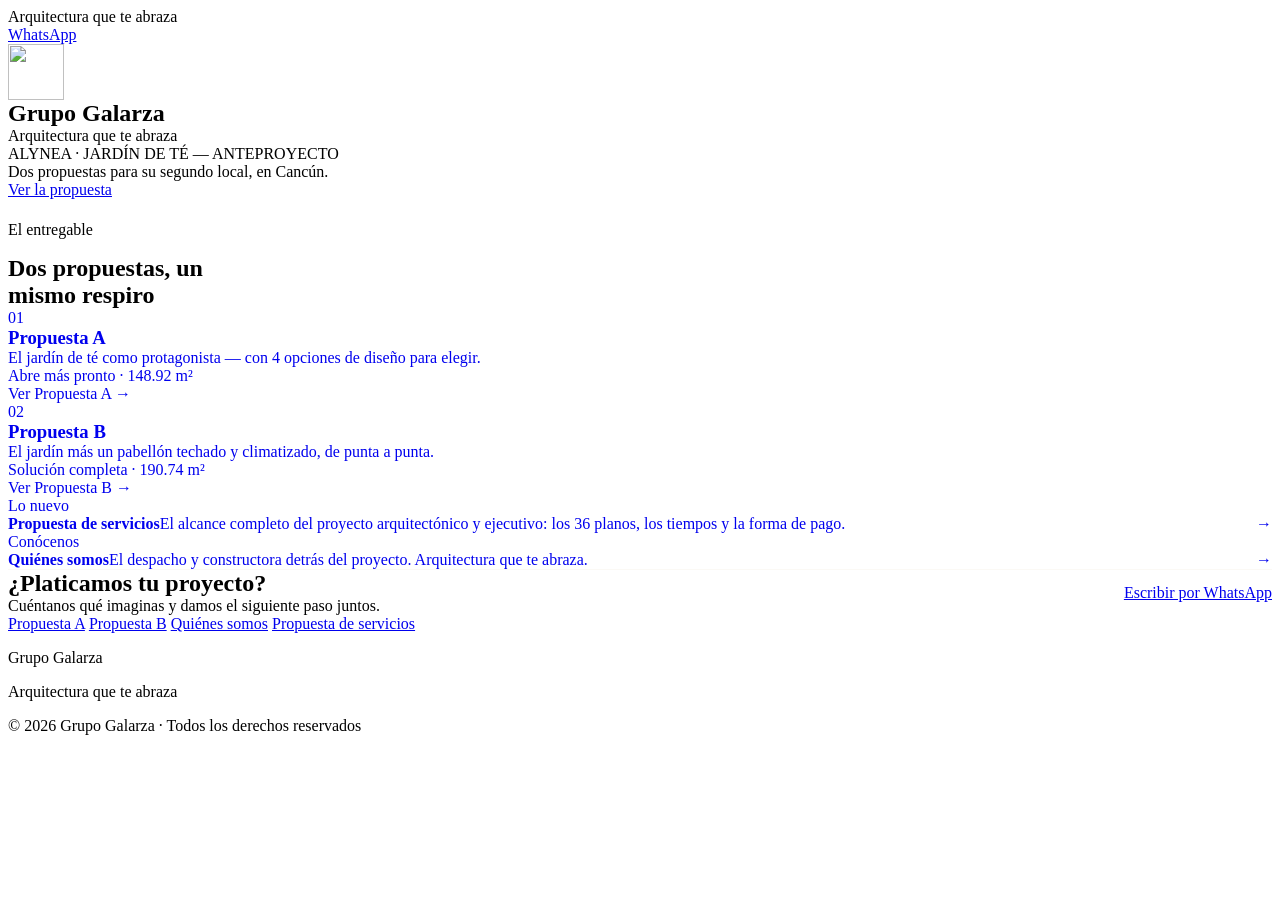
==== commit 8a1d2d99: "Auditoria de diseno completa (8 lentes): correcciones sitio Alynea Bloqueante: - Contraste --fg-mute" ====
--- a/index.html
+++ b/index.html
@@ -9,8 +9,8 @@
          nunca se resolvería en el build. El import va DENTRO de un tag
          SIN atributos para que Astro lo procese/bundlee. --><script type="module" src="/alynea/_astro/Base.astro_astro_type_script_index_0_lang.B79JQ8iV.js"></script><!-- Paleta del cliente: variables --cliente-* (NO las tocan los componentes galarza/). --><link rel="stylesheet" href="/alynea/_astro/grupo-galarza.CFqa31GN.css">
 <style>.gg-hero[data-astro-cid-5wiz7kos]{background:radial-gradient(120% 120% at 100% 0%,rgba(166,124,82,.22) 0%,transparent 55%),var(--scheme-b-bg-deep);padding-block:var(--space-32) var(--space-24)}.gg-hero__inner[data-astro-cid-5wiz7kos]{max-width:900px}.gg-hero__iso[data-astro-cid-5wiz7kos]{display:block;margin-bottom:var(--space-8)}.gg-hero__wordmark[data-astro-cid-5wiz7kos]{margin:0;max-width:14ch}.gg-hero__tagline[data-astro-cid-5wiz7kos]{margin:var(--space-3) 0 0;font-family:var(--font-heading);font-weight:500;font-size:var(--text-lg);color:var(--detail)}.gg-hero__breadcrumb[data-astro-cid-5wiz7kos]{margin:var(--space-6) 0 0;font-family:var(--font-body);font-weight:500;font-size:var(--text-md);letter-spacing:var(--tracking-wide);text-transform:uppercase;color:var(--fg-muted)}.gg-hero__sub[data-astro-cid-5wiz7kos]{margin:var(--space-4) 0 0;max-width:46ch;color:var(--fg-muted)}.gg-cta[data-astro-cid-h3vn2gkp]{background:var(--scheme-b-bg-deep);border-top:1px solid rgba(232,220,200,.18)}.gg-cta__inner[data-astro-cid-h3vn2gkp]{display:flex;align-items:center;justify-content:space-between;gap:var(--space-8);flex-wrap:wrap}.gg-cta__titulo[data-astro-cid-h3vn2gkp]{margin:0}.gg-cta__texto[data-astro-cid-h3vn2gkp]{margin:var(--space-3) 0 0;color:var(--fg-muted)}.gg-cta__btn[data-astro-cid-h3vn2gkp]{flex-shrink:0}.hero-cta[data-astro-cid-j7pv25f6]{margin-top:var(--space-8)}.acento-cliente[data-astro-cid-j7pv25f6]{height:6px;background:linear-gradient(90deg,var(--cliente-primario) 0%,var(--cliente-secundario) 50%,var(--cliente-acento) 100%)}.documentos__titulo[data-astro-cid-j7pv25f6]{margin:var(--space-2) 0 var(--space-12);max-width:20ch}.documentos__grid[data-astro-cid-j7pv25f6]{margin-top:var(--space-8)}.doc-card[data-astro-cid-j7pv25f6]{position:relative;display:flex;flex-direction:column;gap:var(--space-3);padding:var(--space-8);background:var(--color-blanco-roto);border:1px solid var(--divider);border-radius:var(--radius-lg);text-decoration:none;transition:border-color .2s ease,box-shadow .2s ease,transform .2s ease}.doc-card[data-astro-cid-j7pv25f6]:hover{border-color:var(--divider-strong);box-shadow:var(--shadow-md);transform:translateY(-2px)}.doc-card__idx[data-astro-cid-j7pv25f6]{margin:0;color:var(--cta-text)}.doc-card__titulo[data-astro-cid-j7pv25f6],.doc-card__desc[data-astro-cid-j7pv25f6],.doc-card__dato[data-astro-cid-j7pv25f6]{margin:0}.doc-card__cta[data-astro-cid-j7pv25f6]{align-self:flex-start;margin-top:var(--space-2);pointer-events:none}.doc-ref[data-astro-cid-j7pv25f6]{display:flex;align-items:baseline;flex-wrap:wrap;gap:var(--space-2) var(--space-4);padding-block:var(--space-6);margin-top:var(--space-10);border-top:1px solid var(--divider);text-decoration:none;transition:color .2s ease}.doc-ref[data-astro-cid-j7pv25f6]:hover{color:var(--cta-text)}.doc-ref__eyebrow[data-astro-cid-j7pv25f6]{margin:0;flex-basis:100%}.doc-ref__titulo[data-astro-cid-j7pv25f6]{margin:0;font-size:var(--text-lg)}.doc-ref__desc[data-astro-cid-j7pv25f6]{margin:0;flex:1 1 260px;color:var(--fg-muted)}.doc-ref__flecha[data-astro-cid-j7pv25f6]{font-family:var(--font-heading);font-size:var(--text-lg);color:var(--cta-text)}
-</style></head> <body style="--clientePrimario: #C9B8E0;--clienteSecundario: #A9D8BE;--clienteAcento: #E6A87E;">  <header class="gg-header no-print" data-astro-cid-jdhq7kue> <div class="container gg-header__inner" data-astro-cid-jdhq7kue> <div class="gg-header__brand-group" data-astro-cid-jdhq7kue> <a href="/alynea/" class="gg-header__brand" aria-label="Grupo Galarza — inicio" data-astro-cid-jdhq7kue> <img src="/alynea/brand/logo-negro.svg" alt="Grupo Galarza" class="gg-header__logo" width="150" height="28" data-astro-cid-jdhq7kue> </a> <span class="label gg-header__tagline" data-astro-cid-jdhq7kue>Arquitectura que te abraza</span> </div> <style>astro-island,astro-slot,astro-static-slot{display:contents}</style><script>(()=>{var a=(s,i,o)=>{let r=async()=>{await(await s())()},t=typeof i.value=="object"?i.value:void 0,c={rootMargin:t==null?void 0:t.rootMargin},n=new IntersectionObserver(e=>{for(let l of e)if(l.isIntersecting){n.disconnect(),r();break}},c);for(let e of o.children)n.observe(e)};(self.Astro||(self.Astro={})).visible=a;window.dispatchEvent(new Event("astro:visible"));})();</script><script>(()=>{var A=Object.defineProperty;var g=(i,o,a)=>o in i?A(i,o,{enumerable:!0,configurable:!0,writable:!0,value:a}):i[o]=a;var d=(i,o,a)=>g(i,typeof o!="symbol"?o+"":o,a);{let i={0:t=>m(t),1:t=>a(t),2:t=>new RegExp(t),3:t=>new Date(t),4:t=>new Map(a(t)),5:t=>new Set(a(t)),6:t=>BigInt(t),7:t=>new URL(t),8:t=>new Uint8Array(t),9:t=>new Uint16Array(t),10:t=>new Uint32Array(t),11:t=>1/0*t},o=t=>{let[l,e]=t;return l in i?i[l](e):void 0},a=t=>t.map(o),m=t=>typeof t!="object"||t===null?t:Object.fromEntries(Object.entries(t).map(([l,e])=>[l,o(e)]));class y extends HTMLElement{constructor(){super(...arguments);d(this,"Component");d(this,"hydrator");d(this,"hydrate",async()=>{var b;if(!this.hydrator||!this.isConnected)return;let e=(b=this.parentElement)==null?void 0:b.closest("astro-island[ssr]");if(e){e.addEventListener("astro:hydrate",this.hydrate,{once:!0});return}let c=this.querySelectorAll("astro-slot"),n={},h=this.querySelectorAll("template[data-astro-template]");for(let r of h){let s=r.closest(this.tagName);s!=null&&s.isSameNode(this)&&(n[r.getAttribute("data-astro-template")||"default"]=r.innerHTML,r.remove())}for(let r of c){let s=r.closest(this.tagName);s!=null&&s.isSameNode(this)&&(n[r.getAttribute("name")||"default"]=r.innerHTML)}let p;try{p=this.hasAttribute("props")?m(JSON.parse(this.getAttribute("props"))):{}}catch(r){let s=this.getAttribute("component-url")||"<unknown>",v=this.getAttribute("component-export");throw v&&(s+=` (export ${v})`),console.error(`[hydrate] Error parsing props for component ${s}`,this.getAttribute("props"),r),r}let u;await this.hydrator(this)(this.Component,p,n,{client:this.getAttribute("client")}),this.removeAttribute("ssr"),this.dispatchEvent(new CustomEvent("astro:hydrate"))});d(this,"unmount",()=>{this.isConnected||this.dispatchEvent(new CustomEvent("astro:unmount"))})}disconnectedCallback(){document.removeEventListener("astro:after-swap",this.unmount),document.addEventListener("astro:after-swap",this.unmount,{once:!0})}connectedCallback(){if(!this.hasAttribute("await-children")||document.readyState==="interactive"||document.readyState==="complete")this.childrenConnectedCallback();else{let e=()=>{document.removeEventListener("DOMContentLoaded",e),c.disconnect(),this.childrenConnectedCallback()},c=new MutationObserver(()=>{var n;((n=this.lastChild)==null?void 0:n.nodeType)===Node.COMMENT_NODE&&this.lastChild.nodeValue==="astro:end"&&(this.lastChild.remove(),e())});c.observe(this,{childList:!0}),document.addEventListener("DOMContentLoaded",e)}}async childrenConnectedCallback(){let e=this.getAttribute("before-hydration-url");e&&await import(e),this.start()}async start(){let e=JSON.parse(this.getAttribute("opts")),c=this.getAttribute("client");if(Astro[c]===void 0){window.addEventListener(`astro:${c}`,()=>this.start(),{once:!0});return}try{await Astro[c](async()=>{let n=this.getAttribute("renderer-url"),[h,{default:p}]=await Promise.all([import(this.getAttribute("component-url")),n?import(n):()=>()=>{}]),u=this.getAttribute("component-export")||"default";if(!u.includes("."))this.Component=h[u];else{this.Component=h;for(let f of u.split("."))this.Component=this.Component[f]}return this.hydrator=p,this.hydrate},e,this)}catch(n){console.error(`[astro-island] Error hydrating ${this.getAttribute("component-url")}`,n)}}attributeChangedCallback(){this.hydrate()}}d(y,"observedAttributes",["props"]),customElements.get("astro-island")||customElements.define("astro-island",y)}})();</script><astro-island uid="Z2793uD" prefix="r7" component-url="/alynea/_astro/Magnet.DsvVa4Si.js" component-export="default" renderer-url="/alynea/_astro/client.nFz3bvDj.js" props="{&quot;strength&quot;:[0,0.25],&quot;data-astro-cid-jdhq7kue&quot;:[0,true]}" ssr client="visible" opts="{&quot;name&quot;:&quot;Magnet&quot;,&quot;value&quot;:true}" await-children><div class="magnet"><astro-slot> <a class="btn btn-ghost gg-header__whatsapp" href="https://wa.me/529988703670?text=Hola%20Grupo%20Galarza%2C%20vi%20la%20propuesta%20de%20Alynea%20y%20me%20interesa%20platicar." target="_blank" rel="noopener" data-astro-cid-jdhq7kue>
+</style></head> <body style="--clientePrimario: #C9B8E0;--clienteSecundario: #A9D8BE;--clienteAcento: #E6A87E;">  <header class="gg-header no-print" data-astro-cid-jdhq7kue> <div class="container gg-header__inner" data-astro-cid-jdhq7kue> <div class="gg-header__brand-group" data-astro-cid-jdhq7kue> <a href="/alynea/" class="gg-header__brand" aria-label="Grupo Galarza — inicio" data-astro-cid-jdhq7kue> <span class="gg-header__logo" style="mask-image:url(/alynea/brand/isotipo-negro.svg);-webkit-mask-image:url(/alynea/brand/isotipo-negro.svg)" aria-hidden="true" data-astro-cid-jdhq7kue></span> </a> <span class="label gg-header__tagline" data-astro-cid-jdhq7kue>Arquitectura que te abraza</span> </div> <style>astro-island,astro-slot,astro-static-slot{display:contents}</style><script>(()=>{var a=(s,i,o)=>{let r=async()=>{await(await s())()},t=typeof i.value=="object"?i.value:void 0,c={rootMargin:t==null?void 0:t.rootMargin},n=new IntersectionObserver(e=>{for(let l of e)if(l.isIntersecting){n.disconnect(),r();break}},c);for(let e of o.children)n.observe(e)};(self.Astro||(self.Astro={})).visible=a;window.dispatchEvent(new Event("astro:visible"));})();</script><script>(()=>{var A=Object.defineProperty;var g=(i,o,a)=>o in i?A(i,o,{enumerable:!0,configurable:!0,writable:!0,value:a}):i[o]=a;var d=(i,o,a)=>g(i,typeof o!="symbol"?o+"":o,a);{let i={0:t=>m(t),1:t=>a(t),2:t=>new RegExp(t),3:t=>new Date(t),4:t=>new Map(a(t)),5:t=>new Set(a(t)),6:t=>BigInt(t),7:t=>new URL(t),8:t=>new Uint8Array(t),9:t=>new Uint16Array(t),10:t=>new Uint32Array(t),11:t=>1/0*t},o=t=>{let[l,e]=t;return l in i?i[l](e):void 0},a=t=>t.map(o),m=t=>typeof t!="object"||t===null?t:Object.fromEntries(Object.entries(t).map(([l,e])=>[l,o(e)]));class y extends HTMLElement{constructor(){super(...arguments);d(this,"Component");d(this,"hydrator");d(this,"hydrate",async()=>{var b;if(!this.hydrator||!this.isConnected)return;let e=(b=this.parentElement)==null?void 0:b.closest("astro-island[ssr]");if(e){e.addEventListener("astro:hydrate",this.hydrate,{once:!0});return}let c=this.querySelectorAll("astro-slot"),n={},h=this.querySelectorAll("template[data-astro-template]");for(let r of h){let s=r.closest(this.tagName);s!=null&&s.isSameNode(this)&&(n[r.getAttribute("data-astro-template")||"default"]=r.innerHTML,r.remove())}for(let r of c){let s=r.closest(this.tagName);s!=null&&s.isSameNode(this)&&(n[r.getAttribute("name")||"default"]=r.innerHTML)}let p;try{p=this.hasAttribute("props")?m(JSON.parse(this.getAttribute("props"))):{}}catch(r){let s=this.getAttribute("component-url")||"<unknown>",v=this.getAttribute("component-export");throw v&&(s+=` (export ${v})`),console.error(`[hydrate] Error parsing props for component ${s}`,this.getAttribute("props"),r),r}let u;await this.hydrator(this)(this.Component,p,n,{client:this.getAttribute("client")}),this.removeAttribute("ssr"),this.dispatchEvent(new CustomEvent("astro:hydrate"))});d(this,"unmount",()=>{this.isConnected||this.dispatchEvent(new CustomEvent("astro:unmount"))})}disconnectedCallback(){document.removeEventListener("astro:after-swap",this.unmount),document.addEventListener("astro:after-swap",this.unmount,{once:!0})}connectedCallback(){if(!this.hasAttribute("await-children")||document.readyState==="interactive"||document.readyState==="complete")this.childrenConnectedCallback();else{let e=()=>{document.removeEventListener("DOMContentLoaded",e),c.disconnect(),this.childrenConnectedCallback()},c=new MutationObserver(()=>{var n;((n=this.lastChild)==null?void 0:n.nodeType)===Node.COMMENT_NODE&&this.lastChild.nodeValue==="astro:end"&&(this.lastChild.remove(),e())});c.observe(this,{childList:!0}),document.addEventListener("DOMContentLoaded",e)}}async childrenConnectedCallback(){let e=this.getAttribute("before-hydration-url");e&&await import(e),this.start()}async start(){let e=JSON.parse(this.getAttribute("opts")),c=this.getAttribute("client");if(Astro[c]===void 0){window.addEventListener(`astro:${c}`,()=>this.start(),{once:!0});return}try{await Astro[c](async()=>{let n=this.getAttribute("renderer-url"),[h,{default:p}]=await Promise.all([import(this.getAttribute("component-url")),n?import(n):()=>()=>{}]),u=this.getAttribute("component-export")||"default";if(!u.includes("."))this.Component=h[u];else{this.Component=h;for(let f of u.split("."))this.Component=this.Component[f]}return this.hydrator=p,this.hydrate},e,this)}catch(n){console.error(`[astro-island] Error hydrating ${this.getAttribute("component-url")}`,n)}}attributeChangedCallback(){this.hydrate()}}d(y,"observedAttributes",["props"]),customElements.get("astro-island")||customElements.define("astro-island",y)}})();</script><astro-island uid="Z2793uD" prefix="r7" component-url="/alynea/_astro/Magnet.DsvVa4Si.js" component-export="default" renderer-url="/alynea/_astro/client.nFz3bvDj.js" props="{&quot;strength&quot;:[0,0.25],&quot;data-astro-cid-jdhq7kue&quot;:[0,true]}" ssr client="visible" opts="{&quot;name&quot;:&quot;Magnet&quot;,&quot;value&quot;:true}" await-children><div class="magnet"><astro-slot> <a class="btn btn-ghost gg-header__whatsapp" href="https://wa.me/529988703670?text=Hola%20Grupo%20Galarza%2C%20vi%20la%20propuesta%20de%20Alynea%20y%20me%20interesa%20platicar." target="_blank" rel="noopener" data-astro-cid-jdhq7kue>
 WhatsApp
 </a> </astro-slot></div><!--astro:end--></astro-island> </div> </header>  <section class="gg-hero scheme-b" data-reveal data-astro-cid-5wiz7kos> <div class="container gg-hero__inner" data-astro-cid-5wiz7kos> <img src="/alynea/brand/isotipo-arena.svg" alt="" class="gg-hero__iso" width="56" height="56" aria-hidden="true" data-astro-cid-5wiz7kos> <h1 class="display gg-hero__wordmark" data-astro-cid-5wiz7kos>Grupo Galarza</h1> <p class="gg-hero__tagline" data-astro-cid-5wiz7kos>Arquitectura que te abraza</p> <p class="gg-hero__breadcrumb" data-astro-cid-5wiz7kos>Alynea · Jardín de Té — anteproyecto</p> <p class="body-lg gg-hero__sub" data-astro-cid-5wiz7kos>Dos propuestas para su segundo local, en Cancún.</p>  <div class="hero-cta" data-astro-cid-j7pv25f6> <astro-island uid="QxH9H" prefix="r4" component-url="/alynea/_astro/Magnet.DsvVa4Si.js" component-export="default" renderer-url="/alynea/_astro/client.nFz3bvDj.js" props="{&quot;data-astro-cid-j7pv25f6&quot;:[0,true]}" ssr client="visible" opts="{&quot;name&quot;:&quot;Magnet&quot;,&quot;value&quot;:true}" await-children><div class="magnet"><astro-slot> <a class="btn btn-cta" href="#documentos" data-astro-cid-j7pv25f6>Ver la propuesta</a> </astro-slot></div><!--astro:end--></astro-island> </div>  </div> </section>   <div class="acento-cliente" aria-hidden="true" data-astro-cid-j7pv25f6></div> <main class="section" data-astro-cid-j7pv25f6> <div class="container" data-astro-cid-j7pv25f6> <nav aria-label="Documentos del proyecto" id="documentos" data-astro-cid-j7pv25f6> <p class="label" data-reveal data-astro-cid-j7pv25f6>El entregable</p> <h2 class="documentos__titulo" data-reveal-title data-astro-cid-j7pv25f6>Dos propuestas, un mismo respiro</h2> <div class="grid grid-auto documentos__grid" data-astro-cid-j7pv25f6> <astro-island uid="Z2x4H1n" prefix="r5" component-url="/alynea/_astro/TiltedCard.B5UEDt1S.js" component-export="default" renderer-url="/alynea/_astro/client.nFz3bvDj.js" props="{&quot;data-astro-cid-j7pv25f6&quot;:[0,true]}" ssr client="visible" opts="{&quot;name&quot;:&quot;TiltedCard&quot;,&quot;value&quot;:true}" await-children><div class="tilted-card"><astro-slot> <a class="doc-card" data-reveal href="/alynea/propuesta-a" data-astro-cid-j7pv25f6> <span class="doc-card__idx label" aria-hidden="true" data-astro-cid-j7pv25f6>01</span> <h3 class="doc-card__titulo" data-astro-cid-j7pv25f6>Propuesta A</h3> <p class="body-sm doc-card__desc" data-astro-cid-j7pv25f6>El jardín de té como protagonista — con 4 opciones de diseño para elegir.</p> <p class="caption doc-card__dato" data-astro-cid-j7pv25f6> Abre más pronto · 148.92 m² </p> <span class="btn btn-ghost doc-card__cta" data-astro-cid-j7pv25f6>Ver Propuesta A →</span> </a> </astro-slot></div><!--astro:end--></astro-island><astro-island uid="ZjYHI3" prefix="r6" component-url="/alynea/_astro/TiltedCard.B5UEDt1S.js" component-export="default" renderer-url="/alynea/_astro/client.nFz3bvDj.js" props="{&quot;data-astro-cid-j7pv25f6&quot;:[0,true]}" ssr client="visible" opts="{&quot;name&quot;:&quot;TiltedCard&quot;,&quot;value&quot;:true}" await-children><div class="tilted-card"><astro-slot> <a class="doc-card" data-reveal href="/alynea/propuesta-b" data-astro-cid-j7pv25f6> <span class="doc-card__idx label" aria-hidden="true" data-astro-cid-j7pv25f6>02</span> <h3 class="doc-card__titulo" data-astro-cid-j7pv25f6>Propuesta B</h3> <p class="body-sm doc-card__desc" data-astro-cid-j7pv25f6>El jardín más un pabellón techado y climatizado, de punta a punta.</p> <p class="caption doc-card__dato" data-astro-cid-j7pv25f6> Solución completa · 190.74 m² </p> <span class="btn btn-ghost doc-card__cta" data-astro-cid-j7pv25f6>Ver Propuesta B →</span> </a> </astro-slot></div><!--astro:end--></astro-island> </div> </nav> <a class="doc-ref" data-reveal href="/alynea/propuesta" data-astro-cid-j7pv25f6 style="border-top:2px solid var(--cliente-primario)"> <span class="doc-ref__eyebrow label" data-astro-cid-j7pv25f6>Lo nuevo</span> <h3 class="doc-ref__titulo" data-astro-cid-j7pv25f6>Propuesta de servicios</h3> <p class="body-sm doc-ref__desc" data-astro-cid-j7pv25f6>El alcance completo del proyecto arquitectónico y ejecutivo: los 36 planos, los tiempos y la forma de pago.</p> <span class="doc-ref__flecha" aria-hidden="true" data-astro-cid-j7pv25f6>→</span> </a> <a class="doc-ref" data-reveal href="/alynea/grupo-galarza" data-astro-cid-j7pv25f6> <span class="doc-ref__eyebrow label" data-astro-cid-j7pv25f6>Conócenos</span> <h3 class="doc-ref__titulo" data-astro-cid-j7pv25f6>Quiénes somos</h3> <p class="body-sm doc-ref__desc" data-astro-cid-j7pv25f6>El despacho y constructora detrás del proyecto. Arquitectura que te abraza.</p> <span class="doc-ref__flecha" aria-hidden="true" data-astro-cid-j7pv25f6>→</span> </a> </div> </main> <section class="gg-cta scheme-b section-sm" data-astro-cid-h3vn2gkp> <div class="container gg-cta__inner" data-astro-cid-h3vn2gkp> <div data-astro-cid-h3vn2gkp> <h2 class="gg-cta__titulo" data-astro-cid-h3vn2gkp>¿Platicamos tu proyecto?</h2> <p class="body-lg gg-cta__texto" data-astro-cid-h3vn2gkp>Cuéntanos qué imaginas y damos el siguiente paso juntos.</p> </div> <a class="btn btn-cta gg-cta__btn" href="https://wa.me/529988703670?text=Hola%20Grupo%20Galarza%2C%20vi%20la%20propuesta%20de%20Alynea%20y%20me%20interesa%20platicar." target="_blank" rel="noopener" data-astro-cid-h3vn2gkp>
 Escribir por WhatsApp
-</a> </div> </section>  <footer class="gg-footer scheme-b" data-astro-cid-f2x45eq6> <div class="container gg-footer__inner" data-astro-cid-f2x45eq6> <div class="gg-footer__brand" data-astro-cid-f2x45eq6> <img src="/alynea/brand/isotipo-arena.svg" alt="" class="isotipo" width="48" height="48" aria-hidden="true" data-astro-cid-f2x45eq6> <div data-astro-cid-f2x45eq6> <p class="gg-footer__nombre" data-astro-cid-f2x45eq6>Grupo Galarza</p> <p class="caption gg-footer__tag" data-astro-cid-f2x45eq6>Arquitectura que te abraza</p> </div> </div> <p class="caption gg-footer__legal" data-astro-cid-f2x45eq6>© 2026 Grupo Galarza · Todos los derechos reservados</p> </div> </footer>   </body></html> +</a> </div> </section>  <footer class="gg-footer scheme-b" data-astro-cid-f2x45eq6> <div class="container" data-astro-cid-f2x45eq6> <nav class="gg-footer__nav" aria-label="Más del proyecto" data-astro-cid-f2x45eq6> <a href="/alynea/propuesta-a" data-astro-cid-f2x45eq6>Propuesta A</a> <a href="/alynea/propuesta-b" data-astro-cid-f2x45eq6>Propuesta B</a> <a href="/alynea/grupo-galarza" data-astro-cid-f2x45eq6>Quiénes somos</a> <a href="/alynea/propuesta/" data-astro-cid-f2x45eq6>Propuesta de servicios</a> </nav> <div class="gg-footer__inner" data-astro-cid-f2x45eq6> <div class="gg-footer__brand" data-astro-cid-f2x45eq6> <span class="isotipo" style="mask-image:url(/alynea/brand/isotipo-arena.svg);-webkit-mask-image:url(/alynea/brand/isotipo-arena.svg)" aria-hidden="true" data-astro-cid-f2x45eq6></span> <div data-astro-cid-f2x45eq6> <p class="gg-footer__nombre" data-astro-cid-f2x45eq6>Grupo Galarza</p> <p class="caption gg-footer__tag" data-astro-cid-f2x45eq6>Arquitectura que te abraza</p> </div> </div> <p class="caption gg-footer__legal" data-astro-cid-f2x45eq6>© 2026 Grupo Galarza · Todos los derechos reservados</p> </div> </div> </footer>   </body></html> 
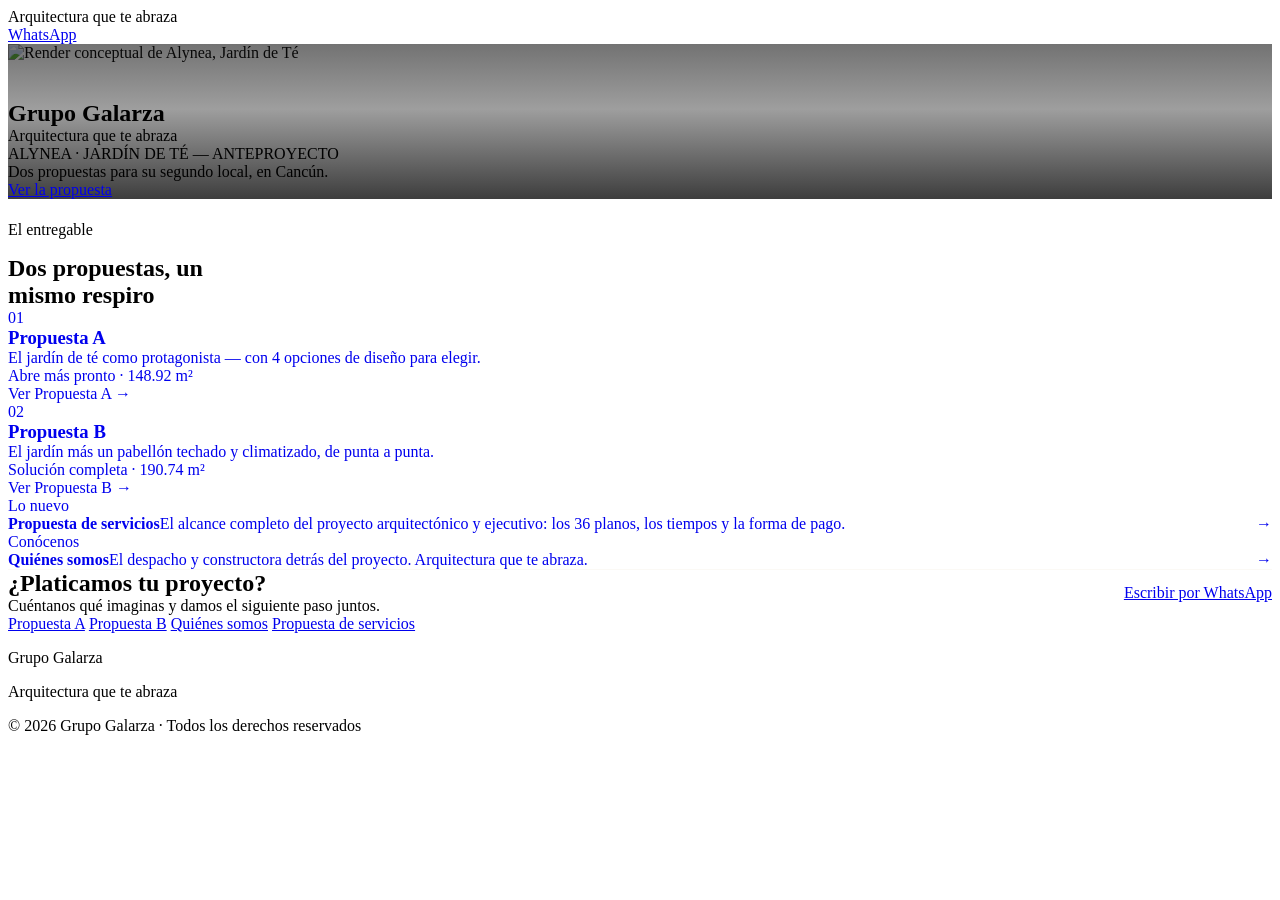
==== commit a7fd786e: "Hero del inicio con imagen de fondo y portafolio real en Quienes somos - Hero de / (isotipo negro-so" ====
--- a/index.html
+++ b/index.html
@@ -8,9 +8,9 @@
          (passthrough crudo, sin bundling de Vite) — el import de animejs
          nunca se resolvería en el build. El import va DENTRO de un tag
          SIN atributos para que Astro lo procese/bundlee. --><script type="module" src="/alynea/_astro/Base.astro_astro_type_script_index_0_lang.B79JQ8iV.js"></script><!-- Paleta del cliente: variables --cliente-* (NO las tocan los componentes galarza/). --><link rel="stylesheet" href="/alynea/_astro/grupo-galarza.CFqa31GN.css">
-<style>.gg-hero[data-astro-cid-5wiz7kos]{background:radial-gradient(120% 120% at 100% 0%,rgba(166,124,82,.22) 0%,transparent 55%),var(--scheme-b-bg-deep);padding-block:var(--space-32) var(--space-24)}.gg-hero__inner[data-astro-cid-5wiz7kos]{max-width:900px}.gg-hero__iso[data-astro-cid-5wiz7kos]{display:block;margin-bottom:var(--space-8)}.gg-hero__wordmark[data-astro-cid-5wiz7kos]{margin:0;max-width:14ch}.gg-hero__tagline[data-astro-cid-5wiz7kos]{margin:var(--space-3) 0 0;font-family:var(--font-heading);font-weight:500;font-size:var(--text-lg);color:var(--detail)}.gg-hero__breadcrumb[data-astro-cid-5wiz7kos]{margin:var(--space-6) 0 0;font-family:var(--font-body);font-weight:500;font-size:var(--text-md);letter-spacing:var(--tracking-wide);text-transform:uppercase;color:var(--fg-muted)}.gg-hero__sub[data-astro-cid-5wiz7kos]{margin:var(--space-4) 0 0;max-width:46ch;color:var(--fg-muted)}.gg-cta[data-astro-cid-h3vn2gkp]{background:var(--scheme-b-bg-deep);border-top:1px solid rgba(232,220,200,.18)}.gg-cta__inner[data-astro-cid-h3vn2gkp]{display:flex;align-items:center;justify-content:space-between;gap:var(--space-8);flex-wrap:wrap}.gg-cta__titulo[data-astro-cid-h3vn2gkp]{margin:0}.gg-cta__texto[data-astro-cid-h3vn2gkp]{margin:var(--space-3) 0 0;color:var(--fg-muted)}.gg-cta__btn[data-astro-cid-h3vn2gkp]{flex-shrink:0}.hero-cta[data-astro-cid-j7pv25f6]{margin-top:var(--space-8)}.acento-cliente[data-astro-cid-j7pv25f6]{height:6px;background:linear-gradient(90deg,var(--cliente-primario) 0%,var(--cliente-secundario) 50%,var(--cliente-acento) 100%)}.documentos__titulo[data-astro-cid-j7pv25f6]{margin:var(--space-2) 0 var(--space-12);max-width:20ch}.documentos__grid[data-astro-cid-j7pv25f6]{margin-top:var(--space-8)}.doc-card[data-astro-cid-j7pv25f6]{position:relative;display:flex;flex-direction:column;gap:var(--space-3);padding:var(--space-8);background:var(--color-blanco-roto);border:1px solid var(--divider);border-radius:var(--radius-lg);text-decoration:none;transition:border-color .2s ease,box-shadow .2s ease,transform .2s ease}.doc-card[data-astro-cid-j7pv25f6]:hover{border-color:var(--divider-strong);box-shadow:var(--shadow-md);transform:translateY(-2px)}.doc-card__idx[data-astro-cid-j7pv25f6]{margin:0;color:var(--cta-text)}.doc-card__titulo[data-astro-cid-j7pv25f6],.doc-card__desc[data-astro-cid-j7pv25f6],.doc-card__dato[data-astro-cid-j7pv25f6]{margin:0}.doc-card__cta[data-astro-cid-j7pv25f6]{align-self:flex-start;margin-top:var(--space-2);pointer-events:none}.doc-ref[data-astro-cid-j7pv25f6]{display:flex;align-items:baseline;flex-wrap:wrap;gap:var(--space-2) var(--space-4);padding-block:var(--space-6);margin-top:var(--space-10);border-top:1px solid var(--divider);text-decoration:none;transition:color .2s ease}.doc-ref[data-astro-cid-j7pv25f6]:hover{color:var(--cta-text)}.doc-ref__eyebrow[data-astro-cid-j7pv25f6]{margin:0;flex-basis:100%}.doc-ref__titulo[data-astro-cid-j7pv25f6]{margin:0;font-size:var(--text-lg)}.doc-ref__desc[data-astro-cid-j7pv25f6]{margin:0;flex:1 1 260px;color:var(--fg-muted)}.doc-ref__flecha[data-astro-cid-j7pv25f6]{font-family:var(--font-heading);font-size:var(--text-lg);color:var(--cta-text)}
+<style>.gg-hero[data-astro-cid-5wiz7kos]{position:relative;overflow:hidden;background:radial-gradient(120% 120% at 100% 0%,rgba(166,124,82,.22) 0%,transparent 55%),var(--scheme-b-bg-deep);padding-block:var(--space-32) var(--space-24)}.gg-hero__media[data-astro-cid-5wiz7kos]{position:absolute;inset:0;z-index:0}.gg-hero__media[data-astro-cid-5wiz7kos] img{width:100%;height:100%;object-fit:cover}.gg-hero__media[data-astro-cid-5wiz7kos]:after{content:"";position:absolute;inset:0;background:linear-gradient(180deg,#0d0d0d94,#0d0d0d66 42%,#0d0d0dcc)}.gg-hero__inner[data-astro-cid-5wiz7kos]{position:relative;z-index:1;max-width:900px}.gg-hero__iso[data-astro-cid-5wiz7kos]{display:block;margin-bottom:var(--space-8);width:56px;height:56px;background-color:var(--color-arena-calida);-webkit-mask-size:contain;mask-size:contain;-webkit-mask-repeat:no-repeat;mask-repeat:no-repeat;-webkit-mask-position:center;mask-position:center}.gg-hero__wordmark[data-astro-cid-5wiz7kos]{margin:0;max-width:14ch}.gg-hero__tagline[data-astro-cid-5wiz7kos]{margin:var(--space-3) 0 0;font-family:var(--font-heading);font-weight:500;font-size:var(--text-lg);color:var(--detail)}.gg-hero__breadcrumb[data-astro-cid-5wiz7kos]{margin:var(--space-6) 0 0;font-family:var(--font-body);font-weight:500;font-size:var(--text-md);letter-spacing:var(--tracking-wide);text-transform:uppercase;color:var(--fg-muted)}.gg-hero__sub[data-astro-cid-5wiz7kos]{margin:var(--space-4) 0 0;max-width:46ch;color:var(--fg-muted)}.gg-cta[data-astro-cid-h3vn2gkp]{background:var(--scheme-b-bg-deep);border-top:1px solid rgba(232,220,200,.18)}.gg-cta__inner[data-astro-cid-h3vn2gkp]{display:flex;align-items:center;justify-content:space-between;gap:var(--space-8);flex-wrap:wrap}.gg-cta__titulo[data-astro-cid-h3vn2gkp]{margin:0}.gg-cta__texto[data-astro-cid-h3vn2gkp]{margin:var(--space-3) 0 0;color:var(--fg-muted)}.gg-cta__btn[data-astro-cid-h3vn2gkp]{flex-shrink:0}.hero-cta[data-astro-cid-j7pv25f6]{margin-top:var(--space-8)}.acento-cliente[data-astro-cid-j7pv25f6]{height:6px;background:linear-gradient(90deg,var(--cliente-primario) 0%,var(--cliente-secundario) 50%,var(--cliente-acento) 100%)}.documentos__titulo[data-astro-cid-j7pv25f6]{margin:var(--space-2) 0 var(--space-12);max-width:20ch}.documentos__grid[data-astro-cid-j7pv25f6]{margin-top:var(--space-8)}.doc-card[data-astro-cid-j7pv25f6]{position:relative;display:flex;flex-direction:column;gap:var(--space-3);padding:var(--space-8);background:var(--color-blanco-roto);border:1px solid var(--divider);border-radius:var(--radius-lg);text-decoration:none;transition:border-color .2s ease,box-shadow .2s ease,transform .2s ease}.doc-card[data-astro-cid-j7pv25f6]:hover{border-color:var(--divider-strong);box-shadow:var(--shadow-md);transform:translateY(-2px)}.doc-card__idx[data-astro-cid-j7pv25f6]{margin:0;color:var(--cta-text)}.doc-card__titulo[data-astro-cid-j7pv25f6],.doc-card__desc[data-astro-cid-j7pv25f6],.doc-card__dato[data-astro-cid-j7pv25f6]{margin:0}.doc-card__cta[data-astro-cid-j7pv25f6]{align-self:flex-start;margin-top:var(--space-2);pointer-events:none}.doc-ref[data-astro-cid-j7pv25f6]{display:flex;align-items:baseline;flex-wrap:wrap;gap:var(--space-2) var(--space-4);padding-block:var(--space-6);margin-top:var(--space-10);border-top:1px solid var(--divider);text-decoration:none;transition:color .2s ease}.doc-ref[data-astro-cid-j7pv25f6]:hover{color:var(--cta-text)}.doc-ref__eyebrow[data-astro-cid-j7pv25f6]{margin:0;flex-basis:100%}.doc-ref__titulo[data-astro-cid-j7pv25f6]{margin:0;font-size:var(--text-lg)}.doc-ref__desc[data-astro-cid-j7pv25f6]{margin:0;flex:1 1 260px;color:var(--fg-muted)}.doc-ref__flecha[data-astro-cid-j7pv25f6]{font-family:var(--font-heading);font-size:var(--text-lg);color:var(--cta-text)}
 </style></head> <body style="--clientePrimario: #C9B8E0;--clienteSecundario: #A9D8BE;--clienteAcento: #E6A87E;">  <header class="gg-header no-print" data-astro-cid-jdhq7kue> <div class="container gg-header__inner" data-astro-cid-jdhq7kue> <div class="gg-header__brand-group" data-astro-cid-jdhq7kue> <a href="/alynea/" class="gg-header__brand" aria-label="Grupo Galarza — inicio" data-astro-cid-jdhq7kue> <span class="gg-header__logo" style="mask-image:url(/alynea/brand/isotipo-negro.svg);-webkit-mask-image:url(/alynea/brand/isotipo-negro.svg)" aria-hidden="true" data-astro-cid-jdhq7kue></span> </a> <span class="label gg-header__tagline" data-astro-cid-jdhq7kue>Arquitectura que te abraza</span> </div> <style>astro-island,astro-slot,astro-static-slot{display:contents}</style><script>(()=>{var a=(s,i,o)=>{let r=async()=>{await(await s())()},t=typeof i.value=="object"?i.value:void 0,c={rootMargin:t==null?void 0:t.rootMargin},n=new IntersectionObserver(e=>{for(let l of e)if(l.isIntersecting){n.disconnect(),r();break}},c);for(let e of o.children)n.observe(e)};(self.Astro||(self.Astro={})).visible=a;window.dispatchEvent(new Event("astro:visible"));})();</script><script>(()=>{var A=Object.defineProperty;var g=(i,o,a)=>o in i?A(i,o,{enumerable:!0,configurable:!0,writable:!0,value:a}):i[o]=a;var d=(i,o,a)=>g(i,typeof o!="symbol"?o+"":o,a);{let i={0:t=>m(t),1:t=>a(t),2:t=>new RegExp(t),3:t=>new Date(t),4:t=>new Map(a(t)),5:t=>new Set(a(t)),6:t=>BigInt(t),7:t=>new URL(t),8:t=>new Uint8Array(t),9:t=>new Uint16Array(t),10:t=>new Uint32Array(t),11:t=>1/0*t},o=t=>{let[l,e]=t;return l in i?i[l](e):void 0},a=t=>t.map(o),m=t=>typeof t!="object"||t===null?t:Object.fromEntries(Object.entries(t).map(([l,e])=>[l,o(e)]));class y extends HTMLElement{constructor(){super(...arguments);d(this,"Component");d(this,"hydrator");d(this,"hydrate",async()=>{var b;if(!this.hydrator||!this.isConnected)return;let e=(b=this.parentElement)==null?void 0:b.closest("astro-island[ssr]");if(e){e.addEventListener("astro:hydrate",this.hydrate,{once:!0});return}let c=this.querySelectorAll("astro-slot"),n={},h=this.querySelectorAll("template[data-astro-template]");for(let r of h){let s=r.closest(this.tagName);s!=null&&s.isSameNode(this)&&(n[r.getAttribute("data-astro-template")||"default"]=r.innerHTML,r.remove())}for(let r of c){let s=r.closest(this.tagName);s!=null&&s.isSameNode(this)&&(n[r.getAttribute("name")||"default"]=r.innerHTML)}let p;try{p=this.hasAttribute("props")?m(JSON.parse(this.getAttribute("props"))):{}}catch(r){let s=this.getAttribute("component-url")||"<unknown>",v=this.getAttribute("component-export");throw v&&(s+=` (export ${v})`),console.error(`[hydrate] Error parsing props for component ${s}`,this.getAttribute("props"),r),r}let u;await this.hydrator(this)(this.Component,p,n,{client:this.getAttribute("client")}),this.removeAttribute("ssr"),this.dispatchEvent(new CustomEvent("astro:hydrate"))});d(this,"unmount",()=>{this.isConnected||this.dispatchEvent(new CustomEvent("astro:unmount"))})}disconnectedCallback(){document.removeEventListener("astro:after-swap",this.unmount),document.addEventListener("astro:after-swap",this.unmount,{once:!0})}connectedCallback(){if(!this.hasAttribute("await-children")||document.readyState==="interactive"||document.readyState==="complete")this.childrenConnectedCallback();else{let e=()=>{document.removeEventListener("DOMContentLoaded",e),c.disconnect(),this.childrenConnectedCallback()},c=new MutationObserver(()=>{var n;((n=this.lastChild)==null?void 0:n.nodeType)===Node.COMMENT_NODE&&this.lastChild.nodeValue==="astro:end"&&(this.lastChild.remove(),e())});c.observe(this,{childList:!0}),document.addEventListener("DOMContentLoaded",e)}}async childrenConnectedCallback(){let e=this.getAttribute("before-hydration-url");e&&await import(e),this.start()}async start(){let e=JSON.parse(this.getAttribute("opts")),c=this.getAttribute("client");if(Astro[c]===void 0){window.addEventListener(`astro:${c}`,()=>this.start(),{once:!0});return}try{await Astro[c](async()=>{let n=this.getAttribute("renderer-url"),[h,{default:p}]=await Promise.all([import(this.getAttribute("component-url")),n?import(n):()=>()=>{}]),u=this.getAttribute("component-export")||"default";if(!u.includes("."))this.Component=h[u];else{this.Component=h;for(let f of u.split("."))this.Component=this.Component[f]}return this.hydrator=p,this.hydrate},e,this)}catch(n){console.error(`[astro-island] Error hydrating ${this.getAttribute("component-url")}`,n)}}attributeChangedCallback(){this.hydrate()}}d(y,"observedAttributes",["props"]),customElements.get("astro-island")||customElements.define("astro-island",y)}})();</script><astro-island uid="Z2793uD" prefix="r7" component-url="/alynea/_astro/Magnet.DsvVa4Si.js" component-export="default" renderer-url="/alynea/_astro/client.nFz3bvDj.js" props="{&quot;strength&quot;:[0,0.25],&quot;data-astro-cid-jdhq7kue&quot;:[0,true]}" ssr client="visible" opts="{&quot;name&quot;:&quot;Magnet&quot;,&quot;value&quot;:true}" await-children><div class="magnet"><astro-slot> <a class="btn btn-ghost gg-header__whatsapp" href="https://wa.me/529988703670?text=Hola%20Grupo%20Galarza%2C%20vi%20la%20propuesta%20de%20Alynea%20y%20me%20interesa%20platicar." target="_blank" rel="noopener" data-astro-cid-jdhq7kue>
 WhatsApp
-</a> </astro-slot></div><!--astro:end--></astro-island> </div> </header>  <section class="gg-hero scheme-b" data-reveal data-astro-cid-5wiz7kos> <div class="container gg-hero__inner" data-astro-cid-5wiz7kos> <img src="/alynea/brand/isotipo-arena.svg" alt="" class="gg-hero__iso" width="56" height="56" aria-hidden="true" data-astro-cid-5wiz7kos> <h1 class="display gg-hero__wordmark" data-astro-cid-5wiz7kos>Grupo Galarza</h1> <p class="gg-hero__tagline" data-astro-cid-5wiz7kos>Arquitectura que te abraza</p> <p class="gg-hero__breadcrumb" data-astro-cid-5wiz7kos>Alynea · Jardín de Té — anteproyecto</p> <p class="body-lg gg-hero__sub" data-astro-cid-5wiz7kos>Dos propuestas para su segundo local, en Cancún.</p>  <div class="hero-cta" data-astro-cid-j7pv25f6> <astro-island uid="QxH9H" prefix="r4" component-url="/alynea/_astro/Magnet.DsvVa4Si.js" component-export="default" renderer-url="/alynea/_astro/client.nFz3bvDj.js" props="{&quot;data-astro-cid-j7pv25f6&quot;:[0,true]}" ssr client="visible" opts="{&quot;name&quot;:&quot;Magnet&quot;,&quot;value&quot;:true}" await-children><div class="magnet"><astro-slot> <a class="btn btn-cta" href="#documentos" data-astro-cid-j7pv25f6>Ver la propuesta</a> </astro-slot></div><!--astro:end--></astro-island> </div>  </div> </section>   <div class="acento-cliente" aria-hidden="true" data-astro-cid-j7pv25f6></div> <main class="section" data-astro-cid-j7pv25f6> <div class="container" data-astro-cid-j7pv25f6> <nav aria-label="Documentos del proyecto" id="documentos" data-astro-cid-j7pv25f6> <p class="label" data-reveal data-astro-cid-j7pv25f6>El entregable</p> <h2 class="documentos__titulo" data-reveal-title data-astro-cid-j7pv25f6>Dos propuestas, un mismo respiro</h2> <div class="grid grid-auto documentos__grid" data-astro-cid-j7pv25f6> <astro-island uid="Z2x4H1n" prefix="r5" component-url="/alynea/_astro/TiltedCard.B5UEDt1S.js" component-export="default" renderer-url="/alynea/_astro/client.nFz3bvDj.js" props="{&quot;data-astro-cid-j7pv25f6&quot;:[0,true]}" ssr client="visible" opts="{&quot;name&quot;:&quot;TiltedCard&quot;,&quot;value&quot;:true}" await-children><div class="tilted-card"><astro-slot> <a class="doc-card" data-reveal href="/alynea/propuesta-a" data-astro-cid-j7pv25f6> <span class="doc-card__idx label" aria-hidden="true" data-astro-cid-j7pv25f6>01</span> <h3 class="doc-card__titulo" data-astro-cid-j7pv25f6>Propuesta A</h3> <p class="body-sm doc-card__desc" data-astro-cid-j7pv25f6>El jardín de té como protagonista — con 4 opciones de diseño para elegir.</p> <p class="caption doc-card__dato" data-astro-cid-j7pv25f6> Abre más pronto · 148.92 m² </p> <span class="btn btn-ghost doc-card__cta" data-astro-cid-j7pv25f6>Ver Propuesta A →</span> </a> </astro-slot></div><!--astro:end--></astro-island><astro-island uid="ZjYHI3" prefix="r6" component-url="/alynea/_astro/TiltedCard.B5UEDt1S.js" component-export="default" renderer-url="/alynea/_astro/client.nFz3bvDj.js" props="{&quot;data-astro-cid-j7pv25f6&quot;:[0,true]}" ssr client="visible" opts="{&quot;name&quot;:&quot;TiltedCard&quot;,&quot;value&quot;:true}" await-children><div class="tilted-card"><astro-slot> <a class="doc-card" data-reveal href="/alynea/propuesta-b" data-astro-cid-j7pv25f6> <span class="doc-card__idx label" aria-hidden="true" data-astro-cid-j7pv25f6>02</span> <h3 class="doc-card__titulo" data-astro-cid-j7pv25f6>Propuesta B</h3> <p class="body-sm doc-card__desc" data-astro-cid-j7pv25f6>El jardín más un pabellón techado y climatizado, de punta a punta.</p> <p class="caption doc-card__dato" data-astro-cid-j7pv25f6> Solución completa · 190.74 m² </p> <span class="btn btn-ghost doc-card__cta" data-astro-cid-j7pv25f6>Ver Propuesta B →</span> </a> </astro-slot></div><!--astro:end--></astro-island> </div> </nav> <a class="doc-ref" data-reveal href="/alynea/propuesta" data-astro-cid-j7pv25f6 style="border-top:2px solid var(--cliente-primario)"> <span class="doc-ref__eyebrow label" data-astro-cid-j7pv25f6>Lo nuevo</span> <h3 class="doc-ref__titulo" data-astro-cid-j7pv25f6>Propuesta de servicios</h3> <p class="body-sm doc-ref__desc" data-astro-cid-j7pv25f6>El alcance completo del proyecto arquitectónico y ejecutivo: los 36 planos, los tiempos y la forma de pago.</p> <span class="doc-ref__flecha" aria-hidden="true" data-astro-cid-j7pv25f6>→</span> </a> <a class="doc-ref" data-reveal href="/alynea/grupo-galarza" data-astro-cid-j7pv25f6> <span class="doc-ref__eyebrow label" data-astro-cid-j7pv25f6>Conócenos</span> <h3 class="doc-ref__titulo" data-astro-cid-j7pv25f6>Quiénes somos</h3> <p class="body-sm doc-ref__desc" data-astro-cid-j7pv25f6>El despacho y constructora detrás del proyecto. Arquitectura que te abraza.</p> <span class="doc-ref__flecha" aria-hidden="true" data-astro-cid-j7pv25f6>→</span> </a> </div> </main> <section class="gg-cta scheme-b section-sm" data-astro-cid-h3vn2gkp> <div class="container gg-cta__inner" data-astro-cid-h3vn2gkp> <div data-astro-cid-h3vn2gkp> <h2 class="gg-cta__titulo" data-astro-cid-h3vn2gkp>¿Platicamos tu proyecto?</h2> <p class="body-lg gg-cta__texto" data-astro-cid-h3vn2gkp>Cuéntanos qué imaginas y damos el siguiente paso juntos.</p> </div> <a class="btn btn-cta gg-cta__btn" href="https://wa.me/529988703670?text=Hola%20Grupo%20Galarza%2C%20vi%20la%20propuesta%20de%20Alynea%20y%20me%20interesa%20platicar." target="_blank" rel="noopener" data-astro-cid-h3vn2gkp>
+</a> </astro-slot></div><!--astro:end--></astro-island> </div> </header>  <section class="gg-hero scheme-b" data-reveal data-astro-cid-5wiz7kos> <div class="gg-hero__media" data-astro-cid-5wiz7kos><img src="/alynea/assets/renders/propB_hero.jpg" alt="Render conceptual de Alynea, Jardín de Té" data-astro-cid-5wiz7kos></div> <div class="container gg-hero__inner" data-astro-cid-5wiz7kos> <span class="gg-hero__iso" style="mask-image:url(/alynea/brand/isotipo-arena.svg);-webkit-mask-image:url(/alynea/brand/isotipo-arena.svg)" aria-hidden="true" data-astro-cid-5wiz7kos></span> <h1 class="display gg-hero__wordmark" data-astro-cid-5wiz7kos>Grupo Galarza</h1> <p class="gg-hero__tagline" data-astro-cid-5wiz7kos>Arquitectura que te abraza</p> <p class="gg-hero__breadcrumb" data-astro-cid-5wiz7kos>Alynea · Jardín de Té — anteproyecto</p> <p class="body-lg gg-hero__sub" data-astro-cid-5wiz7kos>Dos propuestas para su segundo local, en Cancún.</p>  <div class="hero-cta" data-astro-cid-j7pv25f6> <astro-island uid="QxH9H" prefix="r4" component-url="/alynea/_astro/Magnet.DsvVa4Si.js" component-export="default" renderer-url="/alynea/_astro/client.nFz3bvDj.js" props="{&quot;data-astro-cid-j7pv25f6&quot;:[0,true]}" ssr client="visible" opts="{&quot;name&quot;:&quot;Magnet&quot;,&quot;value&quot;:true}" await-children><div class="magnet"><astro-slot> <a class="btn btn-cta" href="#documentos" data-astro-cid-j7pv25f6>Ver la propuesta</a> </astro-slot></div><!--astro:end--></astro-island> </div>  </div> </section>   <div class="acento-cliente" aria-hidden="true" data-astro-cid-j7pv25f6></div> <main class="section" data-astro-cid-j7pv25f6> <div class="container" data-astro-cid-j7pv25f6> <nav aria-label="Documentos del proyecto" id="documentos" data-astro-cid-j7pv25f6> <p class="label" data-reveal data-astro-cid-j7pv25f6>El entregable</p> <h2 class="documentos__titulo" data-reveal-title data-astro-cid-j7pv25f6>Dos propuestas, un mismo respiro</h2> <div class="grid grid-auto documentos__grid" data-astro-cid-j7pv25f6> <astro-island uid="Z2x4H1n" prefix="r5" component-url="/alynea/_astro/TiltedCard.B5UEDt1S.js" component-export="default" renderer-url="/alynea/_astro/client.nFz3bvDj.js" props="{&quot;data-astro-cid-j7pv25f6&quot;:[0,true]}" ssr client="visible" opts="{&quot;name&quot;:&quot;TiltedCard&quot;,&quot;value&quot;:true}" await-children><div class="tilted-card"><astro-slot> <a class="doc-card" data-reveal href="/alynea/propuesta-a" data-astro-cid-j7pv25f6> <span class="doc-card__idx label" aria-hidden="true" data-astro-cid-j7pv25f6>01</span> <h3 class="doc-card__titulo" data-astro-cid-j7pv25f6>Propuesta A</h3> <p class="body-sm doc-card__desc" data-astro-cid-j7pv25f6>El jardín de té como protagonista — con 4 opciones de diseño para elegir.</p> <p class="caption doc-card__dato" data-astro-cid-j7pv25f6> Abre más pronto · 148.92 m² </p> <span class="btn btn-ghost doc-card__cta" data-astro-cid-j7pv25f6>Ver Propuesta A →</span> </a> </astro-slot></div><!--astro:end--></astro-island><astro-island uid="ZjYHI3" prefix="r6" component-url="/alynea/_astro/TiltedCard.B5UEDt1S.js" component-export="default" renderer-url="/alynea/_astro/client.nFz3bvDj.js" props="{&quot;data-astro-cid-j7pv25f6&quot;:[0,true]}" ssr client="visible" opts="{&quot;name&quot;:&quot;TiltedCard&quot;,&quot;value&quot;:true}" await-children><div class="tilted-card"><astro-slot> <a class="doc-card" data-reveal href="/alynea/propuesta-b" data-astro-cid-j7pv25f6> <span class="doc-card__idx label" aria-hidden="true" data-astro-cid-j7pv25f6>02</span> <h3 class="doc-card__titulo" data-astro-cid-j7pv25f6>Propuesta B</h3> <p class="body-sm doc-card__desc" data-astro-cid-j7pv25f6>El jardín más un pabellón techado y climatizado, de punta a punta.</p> <p class="caption doc-card__dato" data-astro-cid-j7pv25f6> Solución completa · 190.74 m² </p> <span class="btn btn-ghost doc-card__cta" data-astro-cid-j7pv25f6>Ver Propuesta B →</span> </a> </astro-slot></div><!--astro:end--></astro-island> </div> </nav> <a class="doc-ref" data-reveal href="/alynea/propuesta" data-astro-cid-j7pv25f6 style="border-top:2px solid var(--cliente-primario)"> <span class="doc-ref__eyebrow label" data-astro-cid-j7pv25f6>Lo nuevo</span> <h3 class="doc-ref__titulo" data-astro-cid-j7pv25f6>Propuesta de servicios</h3> <p class="body-sm doc-ref__desc" data-astro-cid-j7pv25f6>El alcance completo del proyecto arquitectónico y ejecutivo: los 36 planos, los tiempos y la forma de pago.</p> <span class="doc-ref__flecha" aria-hidden="true" data-astro-cid-j7pv25f6>→</span> </a> <a class="doc-ref" data-reveal href="/alynea/grupo-galarza" data-astro-cid-j7pv25f6> <span class="doc-ref__eyebrow label" data-astro-cid-j7pv25f6>Conócenos</span> <h3 class="doc-ref__titulo" data-astro-cid-j7pv25f6>Quiénes somos</h3> <p class="body-sm doc-ref__desc" data-astro-cid-j7pv25f6>El despacho y constructora detrás del proyecto. Arquitectura que te abraza.</p> <span class="doc-ref__flecha" aria-hidden="true" data-astro-cid-j7pv25f6>→</span> </a> </div> </main> <section class="gg-cta scheme-b section-sm" data-astro-cid-h3vn2gkp> <div class="container gg-cta__inner" data-astro-cid-h3vn2gkp> <div data-astro-cid-h3vn2gkp> <h2 class="gg-cta__titulo" data-astro-cid-h3vn2gkp>¿Platicamos tu proyecto?</h2> <p class="body-lg gg-cta__texto" data-astro-cid-h3vn2gkp>Cuéntanos qué imaginas y damos el siguiente paso juntos.</p> </div> <a class="btn btn-cta gg-cta__btn" href="https://wa.me/529988703670?text=Hola%20Grupo%20Galarza%2C%20vi%20la%20propuesta%20de%20Alynea%20y%20me%20interesa%20platicar." target="_blank" rel="noopener" data-astro-cid-h3vn2gkp>
 Escribir por WhatsApp
 </a> </div> </section>  <footer class="gg-footer scheme-b" data-astro-cid-f2x45eq6> <div class="container" data-astro-cid-f2x45eq6> <nav class="gg-footer__nav" aria-label="Más del proyecto" data-astro-cid-f2x45eq6> <a href="/alynea/propuesta-a" data-astro-cid-f2x45eq6>Propuesta A</a> <a href="/alynea/propuesta-b" data-astro-cid-f2x45eq6>Propuesta B</a> <a href="/alynea/grupo-galarza" data-astro-cid-f2x45eq6>Quiénes somos</a> <a href="/alynea/propuesta/" data-astro-cid-f2x45eq6>Propuesta de servicios</a> </nav> <div class="gg-footer__inner" data-astro-cid-f2x45eq6> <div class="gg-footer__brand" data-astro-cid-f2x45eq6> <span class="isotipo" style="mask-image:url(/alynea/brand/isotipo-arena.svg);-webkit-mask-image:url(/alynea/brand/isotipo-arena.svg)" aria-hidden="true" data-astro-cid-f2x45eq6></span> <div data-astro-cid-f2x45eq6> <p class="gg-footer__nombre" data-astro-cid-f2x45eq6>Grupo Galarza</p> <p class="caption gg-footer__tag" data-astro-cid-f2x45eq6>Arquitectura que te abraza</p> </div> </div> <p class="caption gg-footer__legal" data-astro-cid-f2x45eq6>© 2026 Grupo Galarza · Todos los derechos reservados</p> </div> </div> </footer>   </body></html> 
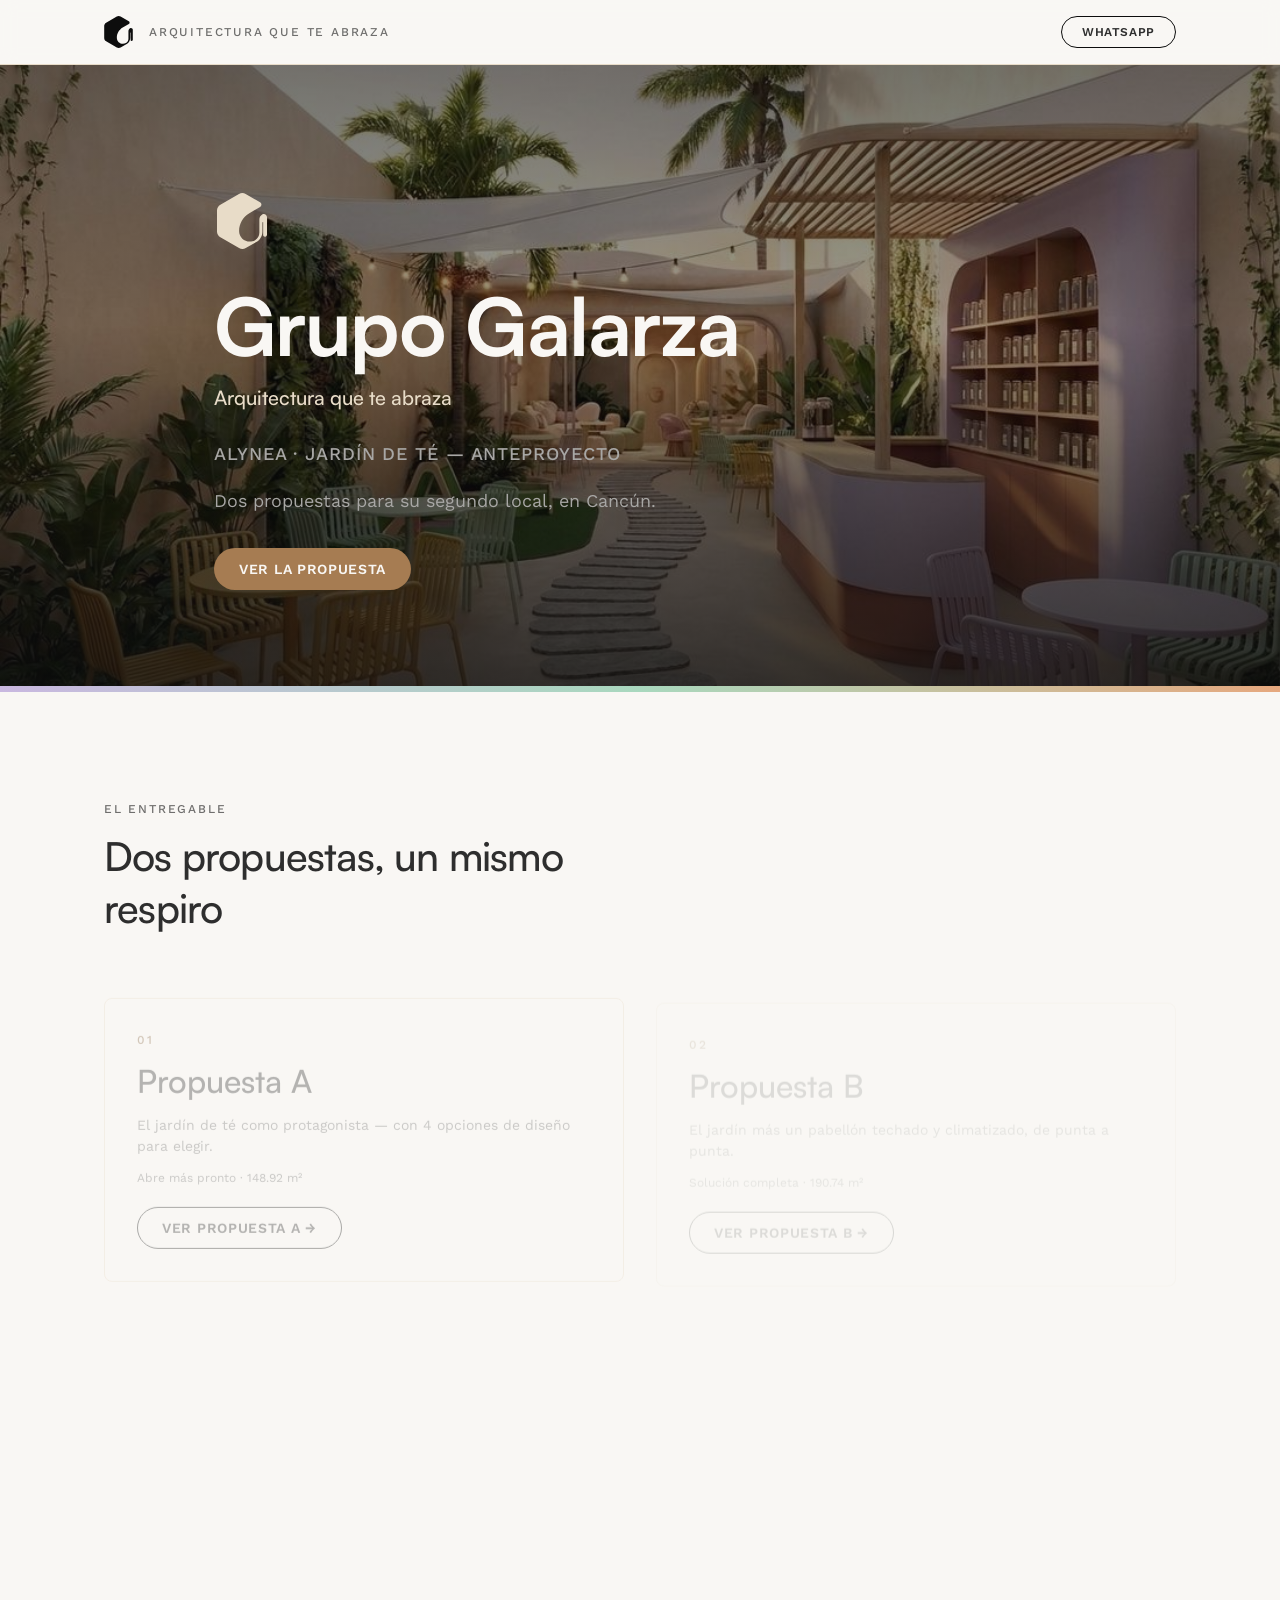
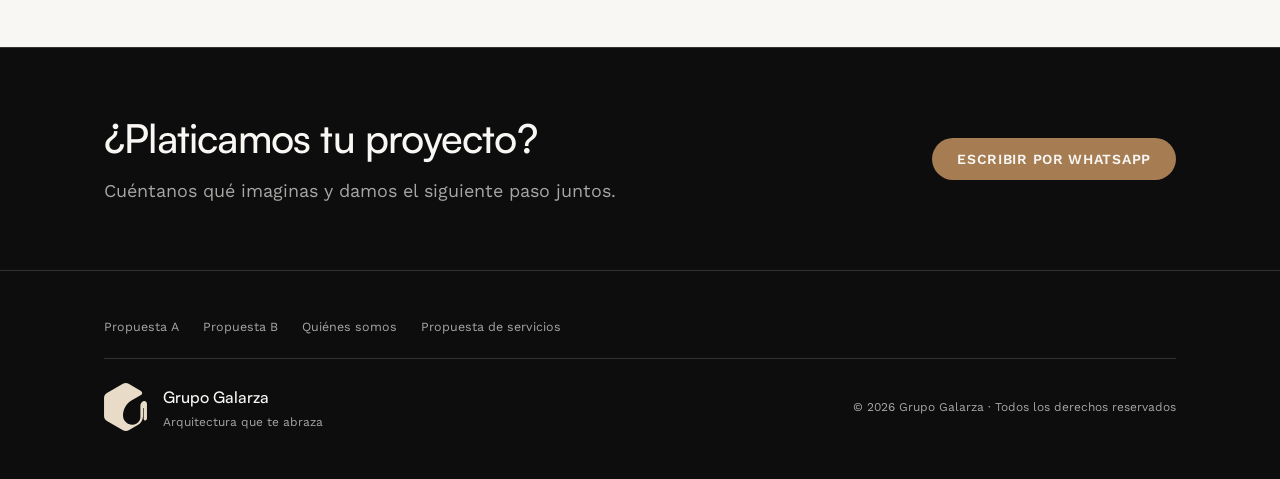
==== commit 395f6261: "fix: quitar prefijo /alynea/ de rutas para servir desde raíz El build traía base: '/alynea/' (GitHub" ====
--- a/index.html
+++ b/index.html
@@ -1,4 +1,4 @@
-<!DOCTYPE html><html lang="es" style="--clientePrimario: #C9B8E0;--clienteSecundario: #A9D8BE;--clienteAcento: #E6A87E;"> <head><meta charset="utf-8"><meta name="robots" content="noindex, nofollow"><meta name="viewport" content="width=device-width, initial-scale=1"><title>Alynea · Jardín de Té</title><meta name="description" content="Dos propuestas para su segundo local, en Cancún."><!-- Open Graph --><meta property="og:type" content="website"><meta property="og:title" content="Alynea · Jardín de Té"><meta property="og:description" content="Dos propuestas para su segundo local, en Cancún."><meta property="og:url" content="https://grupogalarza.github.io/alynea/"><link rel="icon" type="image/svg+xml" href="/alynea/brand/isotipo-negro.svg"><!-- has-js: se activa apenas corre JS; sin JS el contenido sigue legible. --><script>
+<!DOCTYPE html><html lang="es" style="--clientePrimario: #C9B8E0;--clienteSecundario: #A9D8BE;--clienteAcento: #E6A87E;"> <head><meta charset="utf-8"><meta name="robots" content="noindex, nofollow"><meta name="viewport" content="width=device-width, initial-scale=1"><title>Alynea · Jardín de Té</title><meta name="description" content="Dos propuestas para su segundo local, en Cancún."><!-- Open Graph --><meta property="og:type" content="website"><meta property="og:title" content="Alynea · Jardín de Té"><meta property="og:description" content="Dos propuestas para su segundo local, en Cancún."><meta property="og:url" content="https://grupogalarza.github.io/alynea/"><link rel="icon" type="image/svg+xml" href="/brand/isotipo-negro.svg"><!-- has-js: se activa apenas corre JS; sin JS el contenido sigue legible. --><script>
       document.documentElement.classList.add('has-js');
     </script><!-- Reveal-scroll (anime.js v4, self-hosted). Sin JS o si algo falla, los
          elementos [data-reveal]/[data-reveal-title] quedan en su estado
@@ -7,10 +7,10 @@
          GOTCHA: un script tag con atributo src se trata como is:inline
          (passthrough crudo, sin bundling de Vite) — el import de animejs
          nunca se resolvería en el build. El import va DENTRO de un tag
-         SIN atributos para que Astro lo procese/bundlee. --><script type="module" src="/alynea/_astro/Base.astro_astro_type_script_index_0_lang.B79JQ8iV.js"></script><!-- Paleta del cliente: variables --cliente-* (NO las tocan los componentes galarza/). --><link rel="stylesheet" href="/alynea/_astro/grupo-galarza.CFqa31GN.css">
+         SIN atributos para que Astro lo procese/bundlee. --><script type="module" src="/_astro/Base.astro_astro_type_script_index_0_lang.B79JQ8iV.js"></script><!-- Paleta del cliente: variables --cliente-* (NO las tocan los componentes galarza/). --><link rel="stylesheet" href="/_astro/grupo-galarza.CFqa31GN.css">
 <style>.gg-hero[data-astro-cid-5wiz7kos]{position:relative;overflow:hidden;background:radial-gradient(120% 120% at 100% 0%,rgba(166,124,82,.22) 0%,transparent 55%),var(--scheme-b-bg-deep);padding-block:var(--space-32) var(--space-24)}.gg-hero__media[data-astro-cid-5wiz7kos]{position:absolute;inset:0;z-index:0}.gg-hero__media[data-astro-cid-5wiz7kos] img{width:100%;height:100%;object-fit:cover}.gg-hero__media[data-astro-cid-5wiz7kos]:after{content:"";position:absolute;inset:0;background:linear-gradient(180deg,#0d0d0d94,#0d0d0d66 42%,#0d0d0dcc)}.gg-hero__inner[data-astro-cid-5wiz7kos]{position:relative;z-index:1;max-width:900px}.gg-hero__iso[data-astro-cid-5wiz7kos]{display:block;margin-bottom:var(--space-8);width:56px;height:56px;background-color:var(--color-arena-calida);-webkit-mask-size:contain;mask-size:contain;-webkit-mask-repeat:no-repeat;mask-repeat:no-repeat;-webkit-mask-position:center;mask-position:center}.gg-hero__wordmark[data-astro-cid-5wiz7kos]{margin:0;max-width:14ch}.gg-hero__tagline[data-astro-cid-5wiz7kos]{margin:var(--space-3) 0 0;font-family:var(--font-heading);font-weight:500;font-size:var(--text-lg);color:var(--detail)}.gg-hero__breadcrumb[data-astro-cid-5wiz7kos]{margin:var(--space-6) 0 0;font-family:var(--font-body);font-weight:500;font-size:var(--text-md);letter-spacing:var(--tracking-wide);text-transform:uppercase;color:var(--fg-muted)}.gg-hero__sub[data-astro-cid-5wiz7kos]{margin:var(--space-4) 0 0;max-width:46ch;color:var(--fg-muted)}.gg-cta[data-astro-cid-h3vn2gkp]{background:var(--scheme-b-bg-deep);border-top:1px solid rgba(232,220,200,.18)}.gg-cta__inner[data-astro-cid-h3vn2gkp]{display:flex;align-items:center;justify-content:space-between;gap:var(--space-8);flex-wrap:wrap}.gg-cta__titulo[data-astro-cid-h3vn2gkp]{margin:0}.gg-cta__texto[data-astro-cid-h3vn2gkp]{margin:var(--space-3) 0 0;color:var(--fg-muted)}.gg-cta__btn[data-astro-cid-h3vn2gkp]{flex-shrink:0}.hero-cta[data-astro-cid-j7pv25f6]{margin-top:var(--space-8)}.acento-cliente[data-astro-cid-j7pv25f6]{height:6px;background:linear-gradient(90deg,var(--cliente-primario) 0%,var(--cliente-secundario) 50%,var(--cliente-acento) 100%)}.documentos__titulo[data-astro-cid-j7pv25f6]{margin:var(--space-2) 0 var(--space-12);max-width:20ch}.documentos__grid[data-astro-cid-j7pv25f6]{margin-top:var(--space-8)}.doc-card[data-astro-cid-j7pv25f6]{position:relative;display:flex;flex-direction:column;gap:var(--space-3);padding:var(--space-8);background:var(--color-blanco-roto);border:1px solid var(--divider);border-radius:var(--radius-lg);text-decoration:none;transition:border-color .2s ease,box-shadow .2s ease,transform .2s ease}.doc-card[data-astro-cid-j7pv25f6]:hover{border-color:var(--divider-strong);box-shadow:var(--shadow-md);transform:translateY(-2px)}.doc-card__idx[data-astro-cid-j7pv25f6]{margin:0;color:var(--cta-text)}.doc-card__titulo[data-astro-cid-j7pv25f6],.doc-card__desc[data-astro-cid-j7pv25f6],.doc-card__dato[data-astro-cid-j7pv25f6]{margin:0}.doc-card__cta[data-astro-cid-j7pv25f6]{align-self:flex-start;margin-top:var(--space-2);pointer-events:none}.doc-ref[data-astro-cid-j7pv25f6]{display:flex;align-items:baseline;flex-wrap:wrap;gap:var(--space-2) var(--space-4);padding-block:var(--space-6);margin-top:var(--space-10);border-top:1px solid var(--divider);text-decoration:none;transition:color .2s ease}.doc-ref[data-astro-cid-j7pv25f6]:hover{color:var(--cta-text)}.doc-ref__eyebrow[data-astro-cid-j7pv25f6]{margin:0;flex-basis:100%}.doc-ref__titulo[data-astro-cid-j7pv25f6]{margin:0;font-size:var(--text-lg)}.doc-ref__desc[data-astro-cid-j7pv25f6]{margin:0;flex:1 1 260px;color:var(--fg-muted)}.doc-ref__flecha[data-astro-cid-j7pv25f6]{font-family:var(--font-heading);font-size:var(--text-lg);color:var(--cta-text)}
-</style></head> <body style="--clientePrimario: #C9B8E0;--clienteSecundario: #A9D8BE;--clienteAcento: #E6A87E;">  <header class="gg-header no-print" data-astro-cid-jdhq7kue> <div class="container gg-header__inner" data-astro-cid-jdhq7kue> <div class="gg-header__brand-group" data-astro-cid-jdhq7kue> <a href="/alynea/" class="gg-header__brand" aria-label="Grupo Galarza — inicio" data-astro-cid-jdhq7kue> <span class="gg-header__logo" style="mask-image:url(/alynea/brand/isotipo-negro.svg);-webkit-mask-image:url(/alynea/brand/isotipo-negro.svg)" aria-hidden="true" data-astro-cid-jdhq7kue></span> </a> <span class="label gg-header__tagline" data-astro-cid-jdhq7kue>Arquitectura que te abraza</span> </div> <style>astro-island,astro-slot,astro-static-slot{display:contents}</style><script>(()=>{var a=(s,i,o)=>{let r=async()=>{await(await s())()},t=typeof i.value=="object"?i.value:void 0,c={rootMargin:t==null?void 0:t.rootMargin},n=new IntersectionObserver(e=>{for(let l of e)if(l.isIntersecting){n.disconnect(),r();break}},c);for(let e of o.children)n.observe(e)};(self.Astro||(self.Astro={})).visible=a;window.dispatchEvent(new Event("astro:visible"));})();</script><script>(()=>{var A=Object.defineProperty;var g=(i,o,a)=>o in i?A(i,o,{enumerable:!0,configurable:!0,writable:!0,value:a}):i[o]=a;var d=(i,o,a)=>g(i,typeof o!="symbol"?o+"":o,a);{let i={0:t=>m(t),1:t=>a(t),2:t=>new RegExp(t),3:t=>new Date(t),4:t=>new Map(a(t)),5:t=>new Set(a(t)),6:t=>BigInt(t),7:t=>new URL(t),8:t=>new Uint8Array(t),9:t=>new Uint16Array(t),10:t=>new Uint32Array(t),11:t=>1/0*t},o=t=>{let[l,e]=t;return l in i?i[l](e):void 0},a=t=>t.map(o),m=t=>typeof t!="object"||t===null?t:Object.fromEntries(Object.entries(t).map(([l,e])=>[l,o(e)]));class y extends HTMLElement{constructor(){super(...arguments);d(this,"Component");d(this,"hydrator");d(this,"hydrate",async()=>{var b;if(!this.hydrator||!this.isConnected)return;let e=(b=this.parentElement)==null?void 0:b.closest("astro-island[ssr]");if(e){e.addEventListener("astro:hydrate",this.hydrate,{once:!0});return}let c=this.querySelectorAll("astro-slot"),n={},h=this.querySelectorAll("template[data-astro-template]");for(let r of h){let s=r.closest(this.tagName);s!=null&&s.isSameNode(this)&&(n[r.getAttribute("data-astro-template")||"default"]=r.innerHTML,r.remove())}for(let r of c){let s=r.closest(this.tagName);s!=null&&s.isSameNode(this)&&(n[r.getAttribute("name")||"default"]=r.innerHTML)}let p;try{p=this.hasAttribute("props")?m(JSON.parse(this.getAttribute("props"))):{}}catch(r){let s=this.getAttribute("component-url")||"<unknown>",v=this.getAttribute("component-export");throw v&&(s+=` (export ${v})`),console.error(`[hydrate] Error parsing props for component ${s}`,this.getAttribute("props"),r),r}let u;await this.hydrator(this)(this.Component,p,n,{client:this.getAttribute("client")}),this.removeAttribute("ssr"),this.dispatchEvent(new CustomEvent("astro:hydrate"))});d(this,"unmount",()=>{this.isConnected||this.dispatchEvent(new CustomEvent("astro:unmount"))})}disconnectedCallback(){document.removeEventListener("astro:after-swap",this.unmount),document.addEventListener("astro:after-swap",this.unmount,{once:!0})}connectedCallback(){if(!this.hasAttribute("await-children")||document.readyState==="interactive"||document.readyState==="complete")this.childrenConnectedCallback();else{let e=()=>{document.removeEventListener("DOMContentLoaded",e),c.disconnect(),this.childrenConnectedCallback()},c=new MutationObserver(()=>{var n;((n=this.lastChild)==null?void 0:n.nodeType)===Node.COMMENT_NODE&&this.lastChild.nodeValue==="astro:end"&&(this.lastChild.remove(),e())});c.observe(this,{childList:!0}),document.addEventListener("DOMContentLoaded",e)}}async childrenConnectedCallback(){let e=this.getAttribute("before-hydration-url");e&&await import(e),this.start()}async start(){let e=JSON.parse(this.getAttribute("opts")),c=this.getAttribute("client");if(Astro[c]===void 0){window.addEventListener(`astro:${c}`,()=>this.start(),{once:!0});return}try{await Astro[c](async()=>{let n=this.getAttribute("renderer-url"),[h,{default:p}]=await Promise.all([import(this.getAttribute("component-url")),n?import(n):()=>()=>{}]),u=this.getAttribute("component-export")||"default";if(!u.includes("."))this.Component=h[u];else{this.Component=h;for(let f of u.split("."))this.Component=this.Component[f]}return this.hydrator=p,this.hydrate},e,this)}catch(n){console.error(`[astro-island] Error hydrating ${this.getAttribute("component-url")}`,n)}}attributeChangedCallback(){this.hydrate()}}d(y,"observedAttributes",["props"]),customElements.get("astro-island")||customElements.define("astro-island",y)}})();</script><astro-island uid="Z2793uD" prefix="r7" component-url="/alynea/_astro/Magnet.DsvVa4Si.js" component-export="default" renderer-url="/alynea/_astro/client.nFz3bvDj.js" props="{&quot;strength&quot;:[0,0.25],&quot;data-astro-cid-jdhq7kue&quot;:[0,true]}" ssr client="visible" opts="{&quot;name&quot;:&quot;Magnet&quot;,&quot;value&quot;:true}" await-children><div class="magnet"><astro-slot> <a class="btn btn-ghost gg-header__whatsapp" href="https://wa.me/529988703670?text=Hola%20Grupo%20Galarza%2C%20vi%20la%20propuesta%20de%20Alynea%20y%20me%20interesa%20platicar." target="_blank" rel="noopener" data-astro-cid-jdhq7kue>
+</style></head> <body style="--clientePrimario: #C9B8E0;--clienteSecundario: #A9D8BE;--clienteAcento: #E6A87E;">  <header class="gg-header no-print" data-astro-cid-jdhq7kue> <div class="container gg-header__inner" data-astro-cid-jdhq7kue> <div class="gg-header__brand-group" data-astro-cid-jdhq7kue> <a href="/" class="gg-header__brand" aria-label="Grupo Galarza — inicio" data-astro-cid-jdhq7kue> <span class="gg-header__logo" style="mask-image:url(/brand/isotipo-negro.svg);-webkit-mask-image:url(/brand/isotipo-negro.svg)" aria-hidden="true" data-astro-cid-jdhq7kue></span> </a> <span class="label gg-header__tagline" data-astro-cid-jdhq7kue>Arquitectura que te abraza</span> </div> <style>astro-island,astro-slot,astro-static-slot{display:contents}</style><script>(()=>{var a=(s,i,o)=>{let r=async()=>{await(await s())()},t=typeof i.value=="object"?i.value:void 0,c={rootMargin:t==null?void 0:t.rootMargin},n=new IntersectionObserver(e=>{for(let l of e)if(l.isIntersecting){n.disconnect(),r();break}},c);for(let e of o.children)n.observe(e)};(self.Astro||(self.Astro={})).visible=a;window.dispatchEvent(new Event("astro:visible"));})();</script><script>(()=>{var A=Object.defineProperty;var g=(i,o,a)=>o in i?A(i,o,{enumerable:!0,configurable:!0,writable:!0,value:a}):i[o]=a;var d=(i,o,a)=>g(i,typeof o!="symbol"?o+"":o,a);{let i={0:t=>m(t),1:t=>a(t),2:t=>new RegExp(t),3:t=>new Date(t),4:t=>new Map(a(t)),5:t=>new Set(a(t)),6:t=>BigInt(t),7:t=>new URL(t),8:t=>new Uint8Array(t),9:t=>new Uint16Array(t),10:t=>new Uint32Array(t),11:t=>1/0*t},o=t=>{let[l,e]=t;return l in i?i[l](e):void 0},a=t=>t.map(o),m=t=>typeof t!="object"||t===null?t:Object.fromEntries(Object.entries(t).map(([l,e])=>[l,o(e)]));class y extends HTMLElement{constructor(){super(...arguments);d(this,"Component");d(this,"hydrator");d(this,"hydrate",async()=>{var b;if(!this.hydrator||!this.isConnected)return;let e=(b=this.parentElement)==null?void 0:b.closest("astro-island[ssr]");if(e){e.addEventListener("astro:hydrate",this.hydrate,{once:!0});return}let c=this.querySelectorAll("astro-slot"),n={},h=this.querySelectorAll("template[data-astro-template]");for(let r of h){let s=r.closest(this.tagName);s!=null&&s.isSameNode(this)&&(n[r.getAttribute("data-astro-template")||"default"]=r.innerHTML,r.remove())}for(let r of c){let s=r.closest(this.tagName);s!=null&&s.isSameNode(this)&&(n[r.getAttribute("name")||"default"]=r.innerHTML)}let p;try{p=this.hasAttribute("props")?m(JSON.parse(this.getAttribute("props"))):{}}catch(r){let s=this.getAttribute("component-url")||"<unknown>",v=this.getAttribute("component-export");throw v&&(s+=` (export ${v})`),console.error(`[hydrate] Error parsing props for component ${s}`,this.getAttribute("props"),r),r}let u;await this.hydrator(this)(this.Component,p,n,{client:this.getAttribute("client")}),this.removeAttribute("ssr"),this.dispatchEvent(new CustomEvent("astro:hydrate"))});d(this,"unmount",()=>{this.isConnected||this.dispatchEvent(new CustomEvent("astro:unmount"))})}disconnectedCallback(){document.removeEventListener("astro:after-swap",this.unmount),document.addEventListener("astro:after-swap",this.unmount,{once:!0})}connectedCallback(){if(!this.hasAttribute("await-children")||document.readyState==="interactive"||document.readyState==="complete")this.childrenConnectedCallback();else{let e=()=>{document.removeEventListener("DOMContentLoaded",e),c.disconnect(),this.childrenConnectedCallback()},c=new MutationObserver(()=>{var n;((n=this.lastChild)==null?void 0:n.nodeType)===Node.COMMENT_NODE&&this.lastChild.nodeValue==="astro:end"&&(this.lastChild.remove(),e())});c.observe(this,{childList:!0}),document.addEventListener("DOMContentLoaded",e)}}async childrenConnectedCallback(){let e=this.getAttribute("before-hydration-url");e&&await import(e),this.start()}async start(){let e=JSON.parse(this.getAttribute("opts")),c=this.getAttribute("client");if(Astro[c]===void 0){window.addEventListener(`astro:${c}`,()=>this.start(),{once:!0});return}try{await Astro[c](async()=>{let n=this.getAttribute("renderer-url"),[h,{default:p}]=await Promise.all([import(this.getAttribute("component-url")),n?import(n):()=>()=>{}]),u=this.getAttribute("component-export")||"default";if(!u.includes("."))this.Component=h[u];else{this.Component=h;for(let f of u.split("."))this.Component=this.Component[f]}return this.hydrator=p,this.hydrate},e,this)}catch(n){console.error(`[astro-island] Error hydrating ${this.getAttribute("component-url")}`,n)}}attributeChangedCallback(){this.hydrate()}}d(y,"observedAttributes",["props"]),customElements.get("astro-island")||customElements.define("astro-island",y)}})();</script><astro-island uid="Z2793uD" prefix="r7" component-url="/_astro/Magnet.DsvVa4Si.js" component-export="default" renderer-url="/_astro/client.nFz3bvDj.js" props="{&quot;strength&quot;:[0,0.25],&quot;data-astro-cid-jdhq7kue&quot;:[0,true]}" ssr client="visible" opts="{&quot;name&quot;:&quot;Magnet&quot;,&quot;value&quot;:true}" await-children><div class="magnet"><astro-slot> <a class="btn btn-ghost gg-header__whatsapp" href="https://wa.me/529988703670?text=Hola%20Grupo%20Galarza%2C%20vi%20la%20propuesta%20de%20Alynea%20y%20me%20interesa%20platicar." target="_blank" rel="noopener" data-astro-cid-jdhq7kue>
 WhatsApp
-</a> </astro-slot></div><!--astro:end--></astro-island> </div> </header>  <section class="gg-hero scheme-b" data-reveal data-astro-cid-5wiz7kos> <div class="gg-hero__media" data-astro-cid-5wiz7kos><img src="/alynea/assets/renders/propB_hero.jpg" alt="Render conceptual de Alynea, Jardín de Té" data-astro-cid-5wiz7kos></div> <div class="container gg-hero__inner" data-astro-cid-5wiz7kos> <span class="gg-hero__iso" style="mask-image:url(/alynea/brand/isotipo-arena.svg);-webkit-mask-image:url(/alynea/brand/isotipo-arena.svg)" aria-hidden="true" data-astro-cid-5wiz7kos></span> <h1 class="display gg-hero__wordmark" data-astro-cid-5wiz7kos>Grupo Galarza</h1> <p class="gg-hero__tagline" data-astro-cid-5wiz7kos>Arquitectura que te abraza</p> <p class="gg-hero__breadcrumb" data-astro-cid-5wiz7kos>Alynea · Jardín de Té — anteproyecto</p> <p class="body-lg gg-hero__sub" data-astro-cid-5wiz7kos>Dos propuestas para su segundo local, en Cancún.</p>  <div class="hero-cta" data-astro-cid-j7pv25f6> <astro-island uid="QxH9H" prefix="r4" component-url="/alynea/_astro/Magnet.DsvVa4Si.js" component-export="default" renderer-url="/alynea/_astro/client.nFz3bvDj.js" props="{&quot;data-astro-cid-j7pv25f6&quot;:[0,true]}" ssr client="visible" opts="{&quot;name&quot;:&quot;Magnet&quot;,&quot;value&quot;:true}" await-children><div class="magnet"><astro-slot> <a class="btn btn-cta" href="#documentos" data-astro-cid-j7pv25f6>Ver la propuesta</a> </astro-slot></div><!--astro:end--></astro-island> </div>  </div> </section>   <div class="acento-cliente" aria-hidden="true" data-astro-cid-j7pv25f6></div> <main class="section" data-astro-cid-j7pv25f6> <div class="container" data-astro-cid-j7pv25f6> <nav aria-label="Documentos del proyecto" id="documentos" data-astro-cid-j7pv25f6> <p class="label" data-reveal data-astro-cid-j7pv25f6>El entregable</p> <h2 class="documentos__titulo" data-reveal-title data-astro-cid-j7pv25f6>Dos propuestas, un mismo respiro</h2> <div class="grid grid-auto documentos__grid" data-astro-cid-j7pv25f6> <astro-island uid="Z2x4H1n" prefix="r5" component-url="/alynea/_astro/TiltedCard.B5UEDt1S.js" component-export="default" renderer-url="/alynea/_astro/client.nFz3bvDj.js" props="{&quot;data-astro-cid-j7pv25f6&quot;:[0,true]}" ssr client="visible" opts="{&quot;name&quot;:&quot;TiltedCard&quot;,&quot;value&quot;:true}" await-children><div class="tilted-card"><astro-slot> <a class="doc-card" data-reveal href="/alynea/propuesta-a" data-astro-cid-j7pv25f6> <span class="doc-card__idx label" aria-hidden="true" data-astro-cid-j7pv25f6>01</span> <h3 class="doc-card__titulo" data-astro-cid-j7pv25f6>Propuesta A</h3> <p class="body-sm doc-card__desc" data-astro-cid-j7pv25f6>El jardín de té como protagonista — con 4 opciones de diseño para elegir.</p> <p class="caption doc-card__dato" data-astro-cid-j7pv25f6> Abre más pronto · 148.92 m² </p> <span class="btn btn-ghost doc-card__cta" data-astro-cid-j7pv25f6>Ver Propuesta A →</span> </a> </astro-slot></div><!--astro:end--></astro-island><astro-island uid="ZjYHI3" prefix="r6" component-url="/alynea/_astro/TiltedCard.B5UEDt1S.js" component-export="default" renderer-url="/alynea/_astro/client.nFz3bvDj.js" props="{&quot;data-astro-cid-j7pv25f6&quot;:[0,true]}" ssr client="visible" opts="{&quot;name&quot;:&quot;TiltedCard&quot;,&quot;value&quot;:true}" await-children><div class="tilted-card"><astro-slot> <a class="doc-card" data-reveal href="/alynea/propuesta-b" data-astro-cid-j7pv25f6> <span class="doc-card__idx label" aria-hidden="true" data-astro-cid-j7pv25f6>02</span> <h3 class="doc-card__titulo" data-astro-cid-j7pv25f6>Propuesta B</h3> <p class="body-sm doc-card__desc" data-astro-cid-j7pv25f6>El jardín más un pabellón techado y climatizado, de punta a punta.</p> <p class="caption doc-card__dato" data-astro-cid-j7pv25f6> Solución completa · 190.74 m² </p> <span class="btn btn-ghost doc-card__cta" data-astro-cid-j7pv25f6>Ver Propuesta B →</span> </a> </astro-slot></div><!--astro:end--></astro-island> </div> </nav> <a class="doc-ref" data-reveal href="/alynea/propuesta" data-astro-cid-j7pv25f6 style="border-top:2px solid var(--cliente-primario)"> <span class="doc-ref__eyebrow label" data-astro-cid-j7pv25f6>Lo nuevo</span> <h3 class="doc-ref__titulo" data-astro-cid-j7pv25f6>Propuesta de servicios</h3> <p class="body-sm doc-ref__desc" data-astro-cid-j7pv25f6>El alcance completo del proyecto arquitectónico y ejecutivo: los 36 planos, los tiempos y la forma de pago.</p> <span class="doc-ref__flecha" aria-hidden="true" data-astro-cid-j7pv25f6>→</span> </a> <a class="doc-ref" data-reveal href="/alynea/grupo-galarza" data-astro-cid-j7pv25f6> <span class="doc-ref__eyebrow label" data-astro-cid-j7pv25f6>Conócenos</span> <h3 class="doc-ref__titulo" data-astro-cid-j7pv25f6>Quiénes somos</h3> <p class="body-sm doc-ref__desc" data-astro-cid-j7pv25f6>El despacho y constructora detrás del proyecto. Arquitectura que te abraza.</p> <span class="doc-ref__flecha" aria-hidden="true" data-astro-cid-j7pv25f6>→</span> </a> </div> </main> <section class="gg-cta scheme-b section-sm" data-astro-cid-h3vn2gkp> <div class="container gg-cta__inner" data-astro-cid-h3vn2gkp> <div data-astro-cid-h3vn2gkp> <h2 class="gg-cta__titulo" data-astro-cid-h3vn2gkp>¿Platicamos tu proyecto?</h2> <p class="body-lg gg-cta__texto" data-astro-cid-h3vn2gkp>Cuéntanos qué imaginas y damos el siguiente paso juntos.</p> </div> <a class="btn btn-cta gg-cta__btn" href="https://wa.me/529988703670?text=Hola%20Grupo%20Galarza%2C%20vi%20la%20propuesta%20de%20Alynea%20y%20me%20interesa%20platicar." target="_blank" rel="noopener" data-astro-cid-h3vn2gkp>
+</a> </astro-slot></div><!--astro:end--></astro-island> </div> </header>  <section class="gg-hero scheme-b" data-reveal data-astro-cid-5wiz7kos> <div class="gg-hero__media" data-astro-cid-5wiz7kos><img src="/assets/renders/propB_hero.jpg" alt="Render conceptual de Alynea, Jardín de Té" data-astro-cid-5wiz7kos></div> <div class="container gg-hero__inner" data-astro-cid-5wiz7kos> <span class="gg-hero__iso" style="mask-image:url(/brand/isotipo-arena.svg);-webkit-mask-image:url(/brand/isotipo-arena.svg)" aria-hidden="true" data-astro-cid-5wiz7kos></span> <h1 class="display gg-hero__wordmark" data-astro-cid-5wiz7kos>Grupo Galarza</h1> <p class="gg-hero__tagline" data-astro-cid-5wiz7kos>Arquitectura que te abraza</p> <p class="gg-hero__breadcrumb" data-astro-cid-5wiz7kos>Alynea · Jardín de Té — anteproyecto</p> <p class="body-lg gg-hero__sub" data-astro-cid-5wiz7kos>Dos propuestas para su segundo local, en Cancún.</p>  <div class="hero-cta" data-astro-cid-j7pv25f6> <astro-island uid="QxH9H" prefix="r4" component-url="/_astro/Magnet.DsvVa4Si.js" component-export="default" renderer-url="/_astro/client.nFz3bvDj.js" props="{&quot;data-astro-cid-j7pv25f6&quot;:[0,true]}" ssr client="visible" opts="{&quot;name&quot;:&quot;Magnet&quot;,&quot;value&quot;:true}" await-children><div class="magnet"><astro-slot> <a class="btn btn-cta" href="#documentos" data-astro-cid-j7pv25f6>Ver la propuesta</a> </astro-slot></div><!--astro:end--></astro-island> </div>  </div> </section>   <div class="acento-cliente" aria-hidden="true" data-astro-cid-j7pv25f6></div> <main class="section" data-astro-cid-j7pv25f6> <div class="container" data-astro-cid-j7pv25f6> <nav aria-label="Documentos del proyecto" id="documentos" data-astro-cid-j7pv25f6> <p class="label" data-reveal data-astro-cid-j7pv25f6>El entregable</p> <h2 class="documentos__titulo" data-reveal-title data-astro-cid-j7pv25f6>Dos propuestas, un mismo respiro</h2> <div class="grid grid-auto documentos__grid" data-astro-cid-j7pv25f6> <astro-island uid="Z2x4H1n" prefix="r5" component-url="/_astro/TiltedCard.B5UEDt1S.js" component-export="default" renderer-url="/_astro/client.nFz3bvDj.js" props="{&quot;data-astro-cid-j7pv25f6&quot;:[0,true]}" ssr client="visible" opts="{&quot;name&quot;:&quot;TiltedCard&quot;,&quot;value&quot;:true}" await-children><div class="tilted-card"><astro-slot> <a class="doc-card" data-reveal href="/propuesta-a" data-astro-cid-j7pv25f6> <span class="doc-card__idx label" aria-hidden="true" data-astro-cid-j7pv25f6>01</span> <h3 class="doc-card__titulo" data-astro-cid-j7pv25f6>Propuesta A</h3> <p class="body-sm doc-card__desc" data-astro-cid-j7pv25f6>El jardín de té como protagonista — con 4 opciones de diseño para elegir.</p> <p class="caption doc-card__dato" data-astro-cid-j7pv25f6> Abre más pronto · 148.92 m² </p> <span class="btn btn-ghost doc-card__cta" data-astro-cid-j7pv25f6>Ver Propuesta A →</span> </a> </astro-slot></div><!--astro:end--></astro-island><astro-island uid="ZjYHI3" prefix="r6" component-url="/_astro/TiltedCard.B5UEDt1S.js" component-export="default" renderer-url="/_astro/client.nFz3bvDj.js" props="{&quot;data-astro-cid-j7pv25f6&quot;:[0,true]}" ssr client="visible" opts="{&quot;name&quot;:&quot;TiltedCard&quot;,&quot;value&quot;:true}" await-children><div class="tilted-card"><astro-slot> <a class="doc-card" data-reveal href="/propuesta-b" data-astro-cid-j7pv25f6> <span class="doc-card__idx label" aria-hidden="true" data-astro-cid-j7pv25f6>02</span> <h3 class="doc-card__titulo" data-astro-cid-j7pv25f6>Propuesta B</h3> <p class="body-sm doc-card__desc" data-astro-cid-j7pv25f6>El jardín más un pabellón techado y climatizado, de punta a punta.</p> <p class="caption doc-card__dato" data-astro-cid-j7pv25f6> Solución completa · 190.74 m² </p> <span class="btn btn-ghost doc-card__cta" data-astro-cid-j7pv25f6>Ver Propuesta B →</span> </a> </astro-slot></div><!--astro:end--></astro-island> </div> </nav> <a class="doc-ref" data-reveal href="/propuesta" data-astro-cid-j7pv25f6 style="border-top:2px solid var(--cliente-primario)"> <span class="doc-ref__eyebrow label" data-astro-cid-j7pv25f6>Lo nuevo</span> <h3 class="doc-ref__titulo" data-astro-cid-j7pv25f6>Propuesta de servicios</h3> <p class="body-sm doc-ref__desc" data-astro-cid-j7pv25f6>El alcance completo del proyecto arquitectónico y ejecutivo: los 36 planos, los tiempos y la forma de pago.</p> <span class="doc-ref__flecha" aria-hidden="true" data-astro-cid-j7pv25f6>→</span> </a> <a class="doc-ref" data-reveal href="/grupo-galarza" data-astro-cid-j7pv25f6> <span class="doc-ref__eyebrow label" data-astro-cid-j7pv25f6>Conócenos</span> <h3 class="doc-ref__titulo" data-astro-cid-j7pv25f6>Quiénes somos</h3> <p class="body-sm doc-ref__desc" data-astro-cid-j7pv25f6>El despacho y constructora detrás del proyecto. Arquitectura que te abraza.</p> <span class="doc-ref__flecha" aria-hidden="true" data-astro-cid-j7pv25f6>→</span> </a> </div> </main> <section class="gg-cta scheme-b section-sm" data-astro-cid-h3vn2gkp> <div class="container gg-cta__inner" data-astro-cid-h3vn2gkp> <div data-astro-cid-h3vn2gkp> <h2 class="gg-cta__titulo" data-astro-cid-h3vn2gkp>¿Platicamos tu proyecto?</h2> <p class="body-lg gg-cta__texto" data-astro-cid-h3vn2gkp>Cuéntanos qué imaginas y damos el siguiente paso juntos.</p> </div> <a class="btn btn-cta gg-cta__btn" href="https://wa.me/529988703670?text=Hola%20Grupo%20Galarza%2C%20vi%20la%20propuesta%20de%20Alynea%20y%20me%20interesa%20platicar." target="_blank" rel="noopener" data-astro-cid-h3vn2gkp>
 Escribir por WhatsApp
-</a> </div> </section>  <footer class="gg-footer scheme-b" data-astro-cid-f2x45eq6> <div class="container" data-astro-cid-f2x45eq6> <nav class="gg-footer__nav" aria-label="Más del proyecto" data-astro-cid-f2x45eq6> <a href="/alynea/propuesta-a" data-astro-cid-f2x45eq6>Propuesta A</a> <a href="/alynea/propuesta-b" data-astro-cid-f2x45eq6>Propuesta B</a> <a href="/alynea/grupo-galarza" data-astro-cid-f2x45eq6>Quiénes somos</a> <a href="/alynea/propuesta/" data-astro-cid-f2x45eq6>Propuesta de servicios</a> </nav> <div class="gg-footer__inner" data-astro-cid-f2x45eq6> <div class="gg-footer__brand" data-astro-cid-f2x45eq6> <span class="isotipo" style="mask-image:url(/alynea/brand/isotipo-arena.svg);-webkit-mask-image:url(/alynea/brand/isotipo-arena.svg)" aria-hidden="true" data-astro-cid-f2x45eq6></span> <div data-astro-cid-f2x45eq6> <p class="gg-footer__nombre" data-astro-cid-f2x45eq6>Grupo Galarza</p> <p class="caption gg-footer__tag" data-astro-cid-f2x45eq6>Arquitectura que te abraza</p> </div> </div> <p class="caption gg-footer__legal" data-astro-cid-f2x45eq6>© 2026 Grupo Galarza · Todos los derechos reservados</p> </div> </div> </footer>   </body></html> +</a> </div> </section>  <footer class="gg-footer scheme-b" data-astro-cid-f2x45eq6> <div class="container" data-astro-cid-f2x45eq6> <nav class="gg-footer__nav" aria-label="Más del proyecto" data-astro-cid-f2x45eq6> <a href="/propuesta-a" data-astro-cid-f2x45eq6>Propuesta A</a> <a href="/propuesta-b" data-astro-cid-f2x45eq6>Propuesta B</a> <a href="/grupo-galarza" data-astro-cid-f2x45eq6>Quiénes somos</a> <a href="/propuesta/" data-astro-cid-f2x45eq6>Propuesta de servicios</a> </nav> <div class="gg-footer__inner" data-astro-cid-f2x45eq6> <div class="gg-footer__brand" data-astro-cid-f2x45eq6> <span class="isotipo" style="mask-image:url(/brand/isotipo-arena.svg);-webkit-mask-image:url(/brand/isotipo-arena.svg)" aria-hidden="true" data-astro-cid-f2x45eq6></span> <div data-astro-cid-f2x45eq6> <p class="gg-footer__nombre" data-astro-cid-f2x45eq6>Grupo Galarza</p> <p class="caption gg-footer__tag" data-astro-cid-f2x45eq6>Arquitectura que te abraza</p> </div> </div> <p class="caption gg-footer__legal" data-astro-cid-f2x45eq6>© 2026 Grupo Galarza · Todos los derechos reservados</p> </div> </div> </footer>   </body></html> 
--- a/_astro/grupo-galarza.CFqa31GN.css
+++ b/_astro/grupo-galarza.CFqa31GN.css
@@ -0,0 +1 @@
+@font-face{font-family:Satoshi;src:url(/_astro/Satoshi-Light.BqtVaFVY.otf) format("opentype");font-weight:300;font-style:normal;font-display:swap}@font-face{font-family:Satoshi;src:url(/_astro/Satoshi-Regular.B3SN4yqc.otf) format("opentype");font-weight:400;font-style:normal;font-display:swap}@font-face{font-family:Satoshi;src:url(/_astro/Satoshi-Medium.DoW3kFbX.otf) format("opentype");font-weight:500;font-style:normal;font-display:swap}@font-face{font-family:Satoshi;src:url(/_astro/Satoshi-Bold.C3YRi9Vg.otf) format("opentype");font-weight:700;font-style:normal;font-display:swap}@font-face{font-family:Satoshi;src:url(/_astro/Satoshi-Black.CBuN7gOj.otf) format("opentype");font-weight:900;font-style:normal;font-display:swap}@font-face{font-family:Work Sans;src:url(/_astro/WorkSans-Thin.CXFSsgVu.otf) format("opentype");font-weight:100;font-style:normal;font-display:swap}@font-face{font-family:Work Sans;src:url(/_astro/WorkSans-ExtraLight.aU-6LCRB.otf) format("opentype");font-weight:200;font-style:normal;font-display:swap}@font-face{font-family:Work Sans;src:url(/_astro/WorkSans-Light.CKoeL49S.otf) format("opentype");font-weight:300;font-style:normal;font-display:swap}@font-face{font-family:Work Sans;src:url(/_astro/WorkSans-Regular.PwgV4gwY.otf) format("opentype");font-weight:400;font-style:normal;font-display:swap}@font-face{font-family:Work Sans;src:url(/_astro/WorkSans-Medium.D6dWvK-B.otf) format("opentype");font-weight:500;font-style:normal;font-display:swap}@font-face{font-family:Work Sans;src:url(/_astro/WorkSans-SemiBold.DwdyUcWx.otf) format("opentype");font-weight:600;font-style:normal;font-display:swap}@font-face{font-family:Work Sans;src:url(/_astro/WorkSans-Bold.DJuhxUdz.otf) format("opentype");font-weight:700;font-style:normal;font-display:swap}@font-face{font-family:Work Sans;src:url(/_astro/WorkSans-ExtraBold.CVGoaDy9.otf) format("opentype");font-weight:800;font-style:normal;font-display:swap}@font-face{font-family:Work Sans;src:url(/_astro/WorkSans-Black.CyAGzcUN.otf) format("opentype");font-weight:900;font-style:normal;font-display:swap}:root{--color-blanco-roto: #F9F7F4;--color-gris-antracita: #2E2E2E;--color-negro-profundo: #0D0D0D;--color-arena-calida: #E8DCC8;--color-ocre-tierra: #A67C52;--scheme-a-bg: var(--color-blanco-roto);--scheme-a-text: var(--color-gris-antracita);--scheme-a-emphasis: var(--color-negro-profundo);--scheme-a-detail: var(--color-arena-calida);--scheme-a-cta: var(--color-ocre-tierra);--scheme-b-bg: var(--color-gris-antracita);--scheme-b-bg-deep: var(--color-negro-profundo);--scheme-b-text: var(--color-blanco-roto);--scheme-b-detail: var(--color-arena-calida);--scheme-b-cta: var(--color-ocre-tierra);--bg: var(--scheme-a-bg);--fg: var(--scheme-a-text);--fg-strong: var(--scheme-a-emphasis);--fg-muted: color-mix(in srgb, var(--color-gris-antracita) 68%, var(--color-blanco-roto));--detail: var(--scheme-a-detail);--cta: var(--scheme-a-cta);--cta-hover: color-mix(in srgb, var(--color-ocre-tierra) 80%, var(--color-negro-profundo));--cta-text: color-mix(in srgb, var(--color-ocre-tierra) 80%, var(--color-negro-profundo));--divider: var(--color-arena-calida);--divider-strong: var(--color-negro-profundo);--focus-ring: var(--color-negro-profundo)}.scheme-b{--bg: var(--scheme-b-bg);--fg: var(--scheme-b-text);--fg-strong: var(--scheme-b-text);--fg-muted: color-mix(in srgb, var(--color-blanco-roto) 60%, var(--color-gris-antracita));--detail: var(--scheme-b-detail);--cta: var(--scheme-b-cta);--divider: var(--color-arena-calida);--divider-strong: var(--color-blanco-roto);--focus-ring: var(--color-blanco-roto);--cta-text: var(--detail);background-color:var(--scheme-b-bg);color:var(--scheme-b-text)}:root{--font-heading: "Satoshi", sans-serif;--font-body: "Work Sans", sans-serif;--text-xs: .75rem;--text-sm: .875rem;--text-base: 1rem;--text-md: 1.125rem;--text-lg: 1.25rem;--text-xl: 1.5rem;--text-2xl: 2rem;--text-3xl: 2.5rem;--text-4xl: 3.5rem;--text-5xl: 5rem;--leading-tight: 1.1;--leading-snug: 1.3;--leading-normal: 1.5;--leading-relaxed:1.7;--tracking-tight: -.02em;--tracking-normal: 0em;--tracking-wide: .05em;--tracking-widest: .15em}.display{font-family:var(--font-heading);font-weight:700;font-size:var(--text-5xl);line-height:var(--leading-tight);letter-spacing:var(--tracking-tight);color:var(--fg)}h1,.h1{font-family:var(--font-heading);font-weight:700;font-size:var(--text-4xl);line-height:var(--leading-tight);letter-spacing:var(--tracking-tight);color:var(--fg)}h2,.h2{font-family:var(--font-heading);font-weight:500;font-size:var(--text-3xl);line-height:var(--leading-snug);letter-spacing:var(--tracking-tight);color:var(--fg)}h3,.h3{font-family:var(--font-heading);font-weight:500;font-size:var(--text-2xl);line-height:var(--leading-snug);letter-spacing:var(--tracking-normal);color:var(--fg)}h4,.h4{font-family:var(--font-heading);font-weight:500;font-size:var(--text-xl);line-height:var(--leading-snug);color:var(--fg)}p,.body{font-family:var(--font-body);font-weight:400;font-size:var(--text-base);line-height:var(--leading-relaxed);color:var(--fg)}.body-lg{font-family:var(--font-body);font-weight:400;font-size:var(--text-md);line-height:var(--leading-relaxed);color:var(--fg)}.body-sm{font-family:var(--font-body);font-weight:400;font-size:var(--text-sm);line-height:var(--leading-normal);color:var(--fg-muted)}.label{font-family:var(--font-body);font-weight:500;font-size:var(--text-xs);line-height:var(--leading-normal);letter-spacing:var(--tracking-widest);text-transform:uppercase;color:var(--fg-muted)}.caption{font-family:var(--font-body);font-weight:400;font-size:var(--text-xs);line-height:var(--leading-normal);color:var(--fg-muted)}:root{--space-1: .25rem;--space-2: .5rem;--space-3: .75rem;--space-4: 1rem;--space-5: 1.25rem;--space-6: 1.5rem;--space-8: 2rem;--space-10: 2.5rem;--space-12: 3rem;--space-16: 4rem;--space-20: 5rem;--space-24: 6rem;--space-32: 8rem;--container-max: 1120px;--container-pad: var(--space-6);--gap-grid: var(--space-8)}:root{--radius-none: 0px;--radius-sm: 2px;--radius-md: 4px;--radius-lg: 8px;--radius-pill: 999px}:root{--shadow-none: none;--shadow-sm: 0 1px 3px rgba(13,13,13,.06), 0 1px 2px rgba(13,13,13,.04);--shadow-md: 0 4px 12px rgba(13,13,13,.08), 0 2px 4px rgba(13,13,13,.04);--shadow-lg: 0 12px 32px rgba(13,13,13,.1), 0 4px 8px rgba(13,13,13,.05)}*,*:before,*:after{box-sizing:border-box}html{-webkit-text-size-adjust:100%}body{margin:0;background-color:var(--bg);color:var(--fg);font-family:var(--font-body);-webkit-font-smoothing:antialiased;text-rendering:optimizeLegibility}img,svg,video{max-width:100%;height:auto}a{color:inherit}:focus-visible{outline:2px solid var(--focus-ring);outline-offset:2px;border-radius:var(--radius-sm)}.divider{border:none;border-top:1px solid var(--divider);margin:0}.divider-strong{border:none;border-top:1px solid var(--divider-strong);margin:0}.isotipo{display:block;width:43px;height:48px;flex-shrink:0;background-color:var(--color-arena-calida);-webkit-mask-size:contain;mask-size:contain;-webkit-mask-repeat:no-repeat;mask-repeat:no-repeat;-webkit-mask-position:center;mask-position:center}.isotipo-sm{display:block;width:29px;height:32px;background-color:var(--color-blanco-roto);-webkit-mask-size:contain;mask-size:contain;-webkit-mask-repeat:no-repeat;mask-repeat:no-repeat;-webkit-mask-position:center;mask-position:center}.container{width:100%;max-width:var(--container-max);margin-inline:auto;padding-inline:var(--container-pad)}.section{padding-block:var(--space-24)}.section-sm{padding-block:var(--space-16)}.grid{display:grid;gap:var(--gap-grid)}.grid-2{grid-template-columns:repeat(2,1fr)}.grid-3{grid-template-columns:repeat(3,1fr)}.grid-4{grid-template-columns:repeat(4,1fr)}.grid-5-7{grid-template-columns:5fr 7fr}.grid-7-5{grid-template-columns:7fr 5fr}.grid-auto{grid-template-columns:repeat(auto-fit,minmax(280px,1fr))}[data-tab-panel]{display:block}[data-tabs-nav]{display:none}.has-js [data-tabs-nav]{display:flex}.btn{display:inline-flex;align-items:center;gap:var(--space-2);font-family:var(--font-body);font-weight:600;font-size:var(--text-sm);letter-spacing:var(--tracking-wide);text-transform:uppercase;text-decoration:none;padding:var(--space-3) var(--space-6);border-radius:var(--radius-pill);border:1px solid transparent;cursor:pointer;transition:background-color .2s ease,color .2s ease,border-color .2s ease}.btn-cta{background-color:var(--cta);color:var(--color-blanco-roto)}.btn-cta:hover{background-color:var(--cta-hover)}.btn-ghost{background-color:transparent;color:var(--fg);border-color:var(--divider-strong)}.btn-ghost:hover{background-color:var(--detail)}.tilted-card{--tilt-x: 0deg;--tilt-y: 0deg;transform:perspective(800px) rotateX(var(--tilt-x)) rotateY(var(--tilt-y));transform-style:preserve-3d;transition:transform .15s ease-out;will-change:transform}.magnet{display:inline-block;transition:transform .2s ease-out;will-change:transform}.kicker{font-family:var(--font-body);font-weight:600;font-size:11.5px;letter-spacing:.22em;text-transform:uppercase;color:var(--cta-text);margin:0 0 var(--space-5)}.lede{font-family:var(--font-heading);font-weight:400;font-size:clamp(20px,2.4vw,27px);line-height:1.45;letter-spacing:var(--tracking-tight);color:var(--fg-strong)}.ocre{color:var(--cta-text)}.cover{min-height:100vh;display:flex;flex-direction:column;justify-content:flex-end;position:relative;overflow:hidden}.cover-media{position:absolute;inset:0;z-index:0}.cover-media img{width:100%;height:100%;object-fit:cover}.cover-media.grayscale img{filter:grayscale(1) contrast(1.03)}.cover-media:after{content:"";position:absolute;inset:0;background:linear-gradient(180deg,#0d0d0d94,#0d0d0d66 42%,#0d0d0dcc)}.cover-body{position:relative;z-index:2;padding:var(--space-32) var(--container-pad) var(--space-12)}.cover-foot{position:relative;z-index:2;padding:var(--space-6) var(--container-pad);border-top:1px solid rgba(255,255,255,.2);display:flex;justify-content:space-between;align-items:flex-end;gap:var(--space-6);flex-wrap:wrap}.cover-body .meta-row{display:flex;flex-wrap:wrap;gap:var(--space-3) var(--space-8);margin-top:var(--space-8)}.cover-body .meta-row .ml{font-size:10.5px;letter-spacing:.16em;text-transform:uppercase;color:#ffffffa6;margin-bottom:var(--space-1)}.cover-body .meta-row .mv{font-family:var(--font-heading);font-weight:500;font-size:var(--text-md);color:var(--color-blanco-roto)}.cover-doc{font-family:var(--font-body);font-weight:500;font-size:11px;letter-spacing:.16em;text-transform:uppercase;color:#ffffffbf}.band{position:relative;height:min(64vh,560px);overflow:hidden}.band img{width:100%;height:100%;object-fit:cover;filter:grayscale(1) contrast(1.02)}.band-cap{position:absolute;left:0;right:0;bottom:0;padding:var(--space-10) var(--container-pad);background:linear-gradient(0deg,rgba(13,13,13,.72),transparent)}.band-cap .q{font-family:var(--font-heading);font-weight:500;font-size:clamp(22px,3vw,38px);color:var(--color-blanco-roto);letter-spacing:var(--tracking-tight);max-width:20ch;line-height:1.15;margin:0}.figure{margin:0}.figure img{width:100%;border-radius:var(--radius-md)}.figure figcaption{margin-top:var(--space-3);display:flex;gap:var(--space-2);align-items:baseline}.figure figcaption .fnum{font-family:var(--font-heading);font-weight:600;font-size:11px;color:var(--cta-text);letter-spacing:.1em;flex-shrink:0}.figure.grayscale img{filter:grayscale(1)}.stats{display:flex;flex-wrap:wrap;gap:var(--space-12)}.stat .n{font-family:var(--font-heading);font-weight:700;font-size:clamp(34px,4.4vw,52px);line-height:1;letter-spacing:var(--tracking-tight);color:var(--fg-strong)}.stat .n .u{font-size:.45em;font-weight:500;color:var(--cta-text);margin-left:var(--space-1);letter-spacing:0}.stat .l{font-family:var(--font-body);font-weight:500;font-size:11.5px;letter-spacing:var(--tracking-widest);text-transform:uppercase;color:var(--fg-muted);margin-top:var(--space-3)}.service{padding:var(--space-8) var(--space-6)}.service .idx{font-family:var(--font-heading);font-weight:500;font-size:13px;color:var(--cta-text);letter-spacing:.08em;margin-bottom:var(--space-4)}.service p{font-size:var(--text-sm);color:var(--fg-muted);margin:0;line-height:var(--leading-relaxed)}.vlist{list-style:none;margin:0;padding:0}.vlist li{display:grid;grid-template-columns:150px 1fr;gap:var(--space-6);padding:var(--space-5) 0;border-top:1px solid var(--divider);align-items:baseline}.vlist li:last-child{border-bottom:1px solid var(--divider)}.vlist .term{font-family:var(--font-heading);font-weight:500;font-size:var(--text-lg);color:var(--fg-strong)}.vlist .def{font-size:var(--text-md);color:var(--fg-muted);line-height:var(--leading-relaxed)}.moodgrid{display:grid;grid-template-columns:repeat(4,1fr);gap:var(--space-4)}.moodgrid .figure img{aspect-ratio:4 / 5;object-fit:cover}.callout{border-left:2px solid var(--color-ocre-tierra);padding:var(--space-1) 0 var(--space-1) var(--space-6)}.callout p{font-family:var(--font-heading);font-weight:400;font-size:var(--text-lg);line-height:1.5;color:var(--fg-strong);letter-spacing:var(--tracking-tight);margin:0}.tags{display:flex;flex-wrap:wrap;gap:var(--space-3)}.tag{font-family:var(--font-body);font-weight:500;font-size:12.5px;color:var(--fg);border:1px solid var(--divider-strong);border-radius:var(--radius-pill);padding:var(--space-2) var(--space-4)}.checklist{list-style:none;margin:0;padding:0}.checklist li{position:relative;padding:var(--space-4) 0 var(--space-4) var(--space-8);border-top:1px solid var(--divider);font-size:var(--text-md)}.checklist li:last-child{border-bottom:1px solid var(--divider)}.checklist li:before{content:"";position:absolute;left:0;top:22px;width:9px;height:9px;border:1.5px solid var(--color-ocre-tierra);border-radius:50%}.steps{display:grid;gap:1px;background:var(--divider);border:1px solid var(--divider)}.steps .step{background:var(--bg);padding:var(--space-8)}.steps .step .k{font-family:var(--font-heading);font-weight:700;font-size:13px;color:var(--cta-text);letter-spacing:.1em;margin-bottom:var(--space-4)}.steps .step p{font-size:13.5px;color:var(--fg-muted);margin:0;line-height:var(--leading-relaxed)}.contact-grid{display:grid;grid-template-columns:1fr 1fr;gap:var(--space-2) var(--space-12);max-width:560px}.contact-row{display:grid;grid-template-columns:70px 1fr;gap:var(--space-3);padding:var(--space-2) 0;border-top:1px solid var(--divider);align-items:baseline}.contact-row--sin-borde{border-top:none;padding-top:0}.contact-row .lab{font-family:var(--font-body);font-weight:600;font-size:12px;color:var(--cta-text)}.contact-row .val{font-size:var(--text-sm);color:var(--fg)}.siteplan{background:var(--color-blanco-roto);border:1px solid var(--divider);padding:var(--space-8)}.siteplan svg{width:100%;height:auto;display:block;max-width:380px;margin:0 auto}.plan-lot{fill:none;stroke:var(--color-gris-antracita);stroke-width:1.4}.plan-wall{stroke:var(--color-gris-antracita);stroke-width:5;stroke-linecap:square}.plan-newwall{stroke:var(--cta-text);stroke-width:3;stroke-dasharray:2 5}.plan-glass{stroke:var(--cta-text);stroke-width:2.5;stroke-dasharray:6 4}.plan-zone{fill:#f1ebe0;stroke:#c9bba3;stroke-width:1}.plan-zone.accent{fill:#efe4d2;stroke:var(--cta-text)}.plan-zone.solid{fill:#e9ddc8;stroke:var(--cta-text);stroke-width:1.4}.plan-path{fill:none;stroke:#b9a98c;stroke-width:2;stroke-dasharray:1 6;stroke-linecap:round}.plan-tl{font-family:Satoshi,sans-serif;font-weight:600;font-size:12px;fill:var(--color-gris-antracita)}.plan-tl.ocre{fill:var(--cta-text)}.plan-zn{font-family:Satoshi,sans-serif;font-weight:700;font-size:11px;fill:var(--cta-text)}.plan-dim{font-family:Work Sans,sans-serif;font-weight:600;font-size:11px;fill:var(--fg-muted);letter-spacing:.04em}.plan-lab{font-family:Work Sans,sans-serif;font-weight:600;font-size:10.5px;letter-spacing:.12em;fill:var(--fg-muted);text-transform:uppercase}.zone-legend{list-style:none;margin:0;padding:0}.zone-legend li{display:grid;grid-template-columns:22px 1fr;gap:var(--space-4);padding:var(--space-4) 0;border-top:1px solid var(--divider);align-items:baseline}.zone-legend li:last-child{border-bottom:1px solid var(--divider)}.zone-legend .zn{font-family:var(--font-heading);font-weight:700;font-size:12px;color:var(--cta-text)}.zone-legend .zt b{font-family:var(--font-heading);font-weight:500;color:var(--fg-strong);display:block;margin-bottom:2px;font-size:var(--text-md)}.zone-legend .zt span{color:var(--fg-muted);font-size:13.5px}.opt-tabs{flex-wrap:wrap;gap:var(--space-2);margin-bottom:var(--space-6);border-bottom:1px solid var(--divider)}.has-js [data-tab-panel]{display:none}.has-js [data-tab-panel].is-active{display:block}.opt-tab{appearance:none;background:none;border:none;cursor:pointer;font-family:var(--font-heading);font-weight:500;font-size:var(--text-md);color:var(--fg-muted);padding:var(--space-3) var(--space-5) var(--space-4);letter-spacing:var(--tracking-tight);transition:color .3s ease;border-bottom:2px solid transparent;margin-bottom:-1px}.opt-tab .on{font-family:var(--font-body);font-weight:600;font-size:10.5px;letter-spacing:.12em;text-transform:uppercase;color:var(--cta-text);display:block;margin-bottom:3px}.opt-tab:hover{color:var(--fg)}.opt-tab.is-active{color:var(--fg-strong);border-bottom-color:var(--cta-text)}.opt-panel{margin:0 0 var(--space-6)}.has-js .opt-panel{margin:0}.opt-panel img{width:100%;aspect-ratio:3 / 2;object-fit:cover;border-radius:var(--radius-md)}.opt-desc{display:grid;grid-template-columns:auto 1fr;gap:var(--space-5);align-items:baseline;margin-top:var(--space-5)}.opt-desc .ot{font-family:var(--font-heading);font-weight:500;font-size:var(--text-xl);color:var(--fg-strong);white-space:nowrap}.opt-desc .od{font-size:14.5px;color:var(--fg-muted);line-height:var(--leading-relaxed)}.opt-hint{margin-top:var(--space-4);font-size:12px;color:var(--fg-muted);letter-spacing:.02em}.opt-hint b{color:var(--cta-text);font-weight:600}@media(max-width:900px){:root{--text-5xl: 3rem;--text-4xl: 2.5rem;--text-3xl: 2rem}.grid-2,.grid-3,.grid-4,.grid-5-7,.grid-7-5{grid-template-columns:1fr}.section{padding-block:var(--space-16)}.section-sm{padding-block:var(--space-12)}.moodgrid{grid-template-columns:1fr 1fr}.contact-grid{grid-template-columns:1fr}.vlist li{grid-template-columns:1fr;gap:var(--space-2)}.cover-body{padding-top:var(--space-16)}}@media print{:root{--container-pad: 0}body{background:#fff;-webkit-print-color-adjust:exact;print-color-adjust:exact}.scheme-b{-webkit-print-color-adjust:exact;print-color-adjust:exact}[data-tab-panel]{display:block!important}[data-tabs-nav],.no-print{display:none!important}a[href]:after{content:""}.cover{min-height:100vh;page-break-after:always}.page-break{page-break-before:always}[data-reveal],[data-reveal] *,[data-reveal-title],[data-reveal-title] *{opacity:1!important;transform:none!important}}:root{--cliente-primario: var(--clientePrimario);--cliente-secundario: var(--clienteSecundario);--cliente-acento: var(--clienteAcento)}.gg-header[data-astro-cid-jdhq7kue]{position:sticky;top:0;z-index:10;background:color-mix(in srgb,var(--color-blanco-roto) 88%,transparent);backdrop-filter:blur(8px);border-bottom:1px solid var(--divider)}.gg-header__inner[data-astro-cid-jdhq7kue]{display:flex;align-items:center;justify-content:space-between;gap:var(--space-4);min-height:64px}.gg-header__brand-group[data-astro-cid-jdhq7kue]{display:flex;align-items:center;gap:var(--space-4)}.gg-header__brand[data-astro-cid-jdhq7kue]{display:inline-flex;align-items:center;gap:var(--space-2)}.gg-header__logo[data-astro-cid-jdhq7kue]{display:block;width:29px;height:32px;background-color:var(--color-negro-profundo);-webkit-mask-size:contain;mask-size:contain;-webkit-mask-repeat:no-repeat;mask-repeat:no-repeat;-webkit-mask-position:center;mask-position:center}.gg-header__indice[data-astro-cid-jdhq7kue]{font-family:var(--font-body);font-size:11px;font-weight:600;letter-spacing:.08em;text-transform:uppercase;color:var(--fg-muted);white-space:nowrap}.gg-header__tagline[data-astro-cid-jdhq7kue]{margin:0}.gg-header__whatsapp[data-astro-cid-jdhq7kue]{padding:var(--space-2) var(--space-5);font-size:var(--text-xs)}@media(max-width:900px){.gg-header__tagline[data-astro-cid-jdhq7kue]{display:none}}.gg-footer[data-astro-cid-f2x45eq6]{background:var(--scheme-b-bg-deep);padding-block:var(--space-12);border-top:1px solid rgba(232,220,200,.18)}.gg-footer__nav[data-astro-cid-f2x45eq6]{display:flex;flex-wrap:wrap;gap:var(--space-2) var(--space-6);margin-bottom:var(--space-6);padding-bottom:var(--space-6);border-bottom:1px solid rgba(232,220,200,.18)}.gg-footer__nav[data-astro-cid-f2x45eq6] a[data-astro-cid-f2x45eq6]{font-family:var(--font-body);font-size:12.5px;color:var(--fg-muted);text-decoration:none}.gg-footer__nav[data-astro-cid-f2x45eq6] a[data-astro-cid-f2x45eq6]:hover{color:var(--fg)}.gg-footer__inner[data-astro-cid-f2x45eq6]{display:flex;align-items:center;justify-content:space-between;gap:var(--space-6);flex-wrap:wrap}.gg-footer__brand[data-astro-cid-f2x45eq6]{display:flex;align-items:center;gap:var(--space-4)}.gg-footer__nombre[data-astro-cid-f2x45eq6]{margin:0;font-family:var(--font-heading);font-weight:500;color:var(--fg)}.gg-footer__tag[data-astro-cid-f2x45eq6]{margin:2px 0 0}.gg-footer__legal[data-astro-cid-f2x45eq6]{margin:0}
